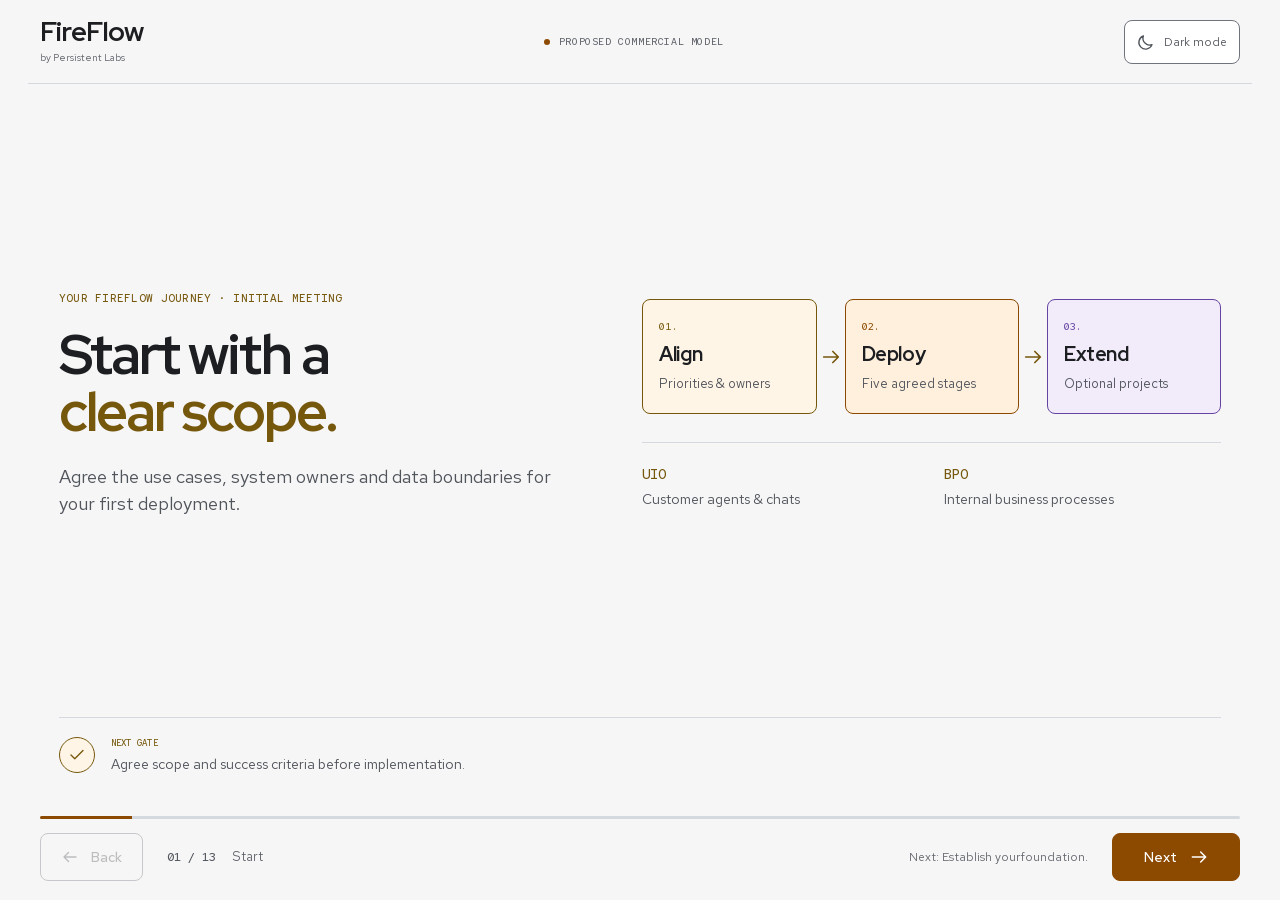
==== index.html @ 1fccf912 "Present FireFlow as a linear responsive slideshow with full overview at the end" ====
<!doctype html><html lang="en" data-theme="dark"><head><meta charset="utf-8"><meta name="viewport" content="width=device-width, initial-scale=1"><title>FireFlow | A guided client journey</title><meta name="description" content="Explore the FireFlow client journey, one screen at a time. From initial meeting and deployment to usage pricing and optional projects."><script>try{document.documentElement.dataset.theme=localStorage.getItem('fireflow-theme')||(matchMedia('(prefers-color-scheme:dark)').matches?'dark':'light')}catch(e){document.documentElement.dataset.theme='dark'}</script><style>@font-face{font-family:'Red Hat Text';src:url([data-uri]) format('woff2');font-weight:300 900;font-display:block}
@font-face{font-family:'Red Hat Display';src:url([data-uri]) format('woff2');font-weight:300 900;font-display:block}
@font-face{font-family:'Red Hat Mono';src:url([data-uri]) format('woff2');font-weight:300 900;font-display:block}
/* ===========================================
   FIXED 16:9 STAGE: MANDATORY BASE STYLES
   Include this ENTIRE file in every presentation.
   Slides are authored at 1920×1080 and scaled as a whole.
   =========================================== */

/* 1. Lock the browser viewport */
html,
body {
    width: 100%;
    height: 100%;
    margin: 0;
    overflow: hidden;
    background: var(--stage-bg, #000);
}

/* 2. Full-window deck viewport */
.deck-viewport {
    position: fixed;
    inset: 0;
    overflow: hidden;
    background: var(--stage-bg, #000);
}

/* 3. Fixed 16:9 design canvas.
   JavaScript sets transform: translate(...) scale(...). */
.deck-stage {
    position: absolute;
    left: 0;
    top: 0;
    width: 1920px;
    height: 1080px;
    overflow: hidden;
    transform-origin: 0 0;
    background: var(--slide-bg, #fff);
}

/* 4. Slides stack inside the fixed stage.
   Content must be laid out at 1920×1080, not reflowed per device. */
.slide {
    position: absolute;
    inset: 0;
    width: 1920px;
    height: 1080px;
    overflow: hidden;
    display: block;
    visibility: hidden;
    opacity: 0;
    pointer-events: none;
    background: var(--slide-bg, #fff);
}

.slide.active,
.slide.visible {
    visibility: visible;
    opacity: 1;
    pointer-events: auto;
    z-index: 1;
}

/* 5. Keep media inside authored slide bounds */
img,
video,
canvas,
svg {
    max-width: 100%;
    max-height: 100%;
}

/* 6. Presentation chrome stays outside the slide design system */
.deck-controls {
    position: fixed;
    left: 50%;
    bottom: 22px;
    transform: translateX(-50%);
    z-index: 1000;
}

/* 7. Print one fixed-size slide per page */
@media print {
    html,
    body {
        width: 1920px;
        height: auto;
        overflow: visible;
        background: #fff;
    }

    .deck-viewport {
        position: static;
        overflow: visible;
        background: #fff;
    }

    .deck-stage {
        position: static;
        width: auto;
        height: auto;
        transform: none !important;
        background: none;
    }

    .slide {
        position: relative;
        display: block !important;
        visibility: visible !important;
        opacity: 1 !important;
        pointer-events: auto !important;
        width: 1920px;
        height: 1080px;
        break-after: page;
        page-break-after: always;
    }

    .slide:last-child {
        break-after: auto;
        page-break-after: auto;
    }

    .deck-controls {
        display: none !important;
    }
}

/* 8. Reduced motion */
@media (prefers-reduced-motion: reduce) {
    *,
    *::before,
    *::after {
        animation-duration: 0.01ms !important;
        transition-duration: 0.2s !important;
    }
}

/* === Brand tokens: FireFlow orange, Red Hat typography, quiet maker endorsement === */
:root{--bg:#1C1E21;--panel:#25292D;--text:#F6F6F6;--secondary:#CBCDD0;--muted:#A8ADB4;--border:#454B52;--control:#858B94;--orange:#FFB45B;--orange-bg:#3B2C20;--sky:#8ECFFB;--sky-bg:#202F3C;--mint:#A0E7D1;--mint-bg:#20372F;--violet:#D0BDF4;--violet-bg:#322A40;--gold:#FBD78E;--gold-bg:#383222;--accent:#F7931A;--accent-ink:#1C1E21;--stage-bg:var(--bg);--slide-bg:var(--bg);color-scheme:dark}
:root[data-theme=light]{--bg:#F6F6F6;--panel:#FFFFFF;--text:#1C1E21;--secondary:#50545B;--muted:#62666D;--border:#D4D9DF;--control:#70757D;--orange:#8C4900;--orange-bg:#FFF0DE;--sky:#215F8B;--sky-bg:#EAF4FB;--mint:#245D4C;--mint-bg:#E5F4ED;--violet:#6544A2;--violet-bg:#F1EBFA;--gold:#76580D;--gold-bg:#FFF5E6;--accent:#8C4900;--accent-ink:#FFFFFF;color-scheme:light}
.orange{--tone:var(--orange);--tint:var(--orange-bg)}.sky{--tone:var(--sky);--tint:var(--sky-bg)}.mint{--tone:var(--mint);--tint:var(--mint-bg)}.violet{--tone:var(--violet);--tint:var(--violet-bg)}.gold{--tone:var(--gold);--tint:var(--gold-bg)}
*{box-sizing:border-box}body{color:var(--text);font:400 18px/1.5 'Red Hat Text',sans-serif}button,a{-webkit-tap-highlight-color:transparent;touch-action:manipulation}button{font:inherit;cursor:pointer}button:disabled{cursor:default;opacity:.35}a{color:inherit;text-decoration:none}h1,p{margin:0}button:focus-visible,a:focus-visible{outline:3px solid var(--accent);outline-offset:4px}h1:focus{outline:none}h1{font:700 clamp(38px,4.3vw,68px)/1.04 'Red Hat Display';letter-spacing:-.035em}h1 em{font-style:normal;color:var(--tone)}.icon{width:24px;height:24px;fill:none;stroke:currentColor;stroke-width:1.8;stroke-linecap:round;stroke-linejoin:round;display:block;flex:none}
/* === Responsive stage: owner request overrides the skill's fixed 16:9 canvas.
   A portrait layout keeps mobile text readable; every screen still fits the viewport. === */
.deck-viewport{height:100vh;height:100dvh;display:grid;grid-template-rows:84px minmax(0,1fr) 92px;padding:0 max(28px,env(safe-area-inset-right)) 0 max(28px,env(safe-area-inset-left))}
.deck-stage{position:relative;width:100%;height:100%;max-width:1456px;justify-self:center;transform:none;background:var(--bg);overflow:hidden}
.slide{width:100%;height:100%;background:var(--bg);transition:opacity 180ms ease;overflow:hidden}
.slide-content{height:100%;padding:clamp(20px,3.8vh,44px) clamp(12px,2.4vw,38px);display:grid;grid-template-columns:1fr 1.12fr;grid-template-rows:minmax(0,1fr) auto;column-gap:clamp(30px,5.2vw,80px);row-gap:26px;align-items:center}
.copy,.visual{min-width:0}.eyebrow,.mini-label,.step-number,.service-number{font:500 11px/1.4 'Red Hat Mono';letter-spacing:.025em}.eyebrow{color:var(--tone);margin-bottom:20px}.lead{font-size:clamp(16px,1.45vw,21px);line-height:1.5;color:var(--secondary);margin-top:22px;max-width:530px}.visual{width:100%;display:flex;flex-direction:column;gap:22px}.mini-label{display:block;color:var(--muted)}
/* === Persistent presentation chrome: one primary action, clear position === */
.deck-header{width:100%;max-width:1456px;justify-self:center;display:flex;align-items:center;justify-content:space-between;gap:24px;border-bottom:1px solid var(--border);padding:0 12px}.brand{min-height:48px;display:flex;flex-direction:column;justify-content:center}.brand b{font:700 27px/1 'Red Hat Display';letter-spacing:-.03em}.brand span{font-size:10px;color:var(--muted);margin-top:5px}.header-centre{font:500 10px 'Red Hat Mono';letter-spacing:.06em;display:flex;align-items:center;gap:9px;color:var(--muted)}.draft-dot{width:6px;height:6px;border-radius:50%;background:var(--accent)}.theme-toggle{display:flex;gap:9px;align-items:center;justify-content:center;min-height:44px;padding:8px 12px;border:1px solid var(--control);border-radius:8px;background:var(--panel);color:var(--secondary);font-size:12px}.theme-toggle .icon{width:18px;height:18px}.deck-footer{max-width:1456px;width:100%;justify-self:center;align-self:stretch;padding:8px 12px max(12px,env(safe-area-inset-bottom))}.progress-track{width:100%;height:3px;background:var(--border);margin-bottom:14px;overflow:hidden;border-radius:2px}#progress-fill{display:block;height:100%;background:var(--accent);transition:width 180ms}.navigation{display:flex;align-items:center;gap:24px}.navigation button{display:flex;align-items:center;justify-content:center;gap:12px;min-height:48px;border-radius:8px;padding:10px 20px;font-size:14px;font-weight:500}.previous{border:1px solid var(--control);background:transparent;color:var(--secondary)}.previous .icon{transform:rotate(180deg);width:18px;height:18px}.next{border:1px solid var(--accent);background:var(--accent);color:var(--accent-ink);min-width:128px}.next .icon{width:20px;height:20px}.position{display:flex;align-items:center;gap:16px;white-space:nowrap}#position-number{font:500 12px 'Red Hat Mono';color:var(--secondary)}#chapter-name{font-size:13px;color:var(--muted)}.next-topic{margin-left:auto;color:var(--muted);font-size:12px}.gate-line{grid-column:1/-1;display:flex;align-items:center;gap:16px;border-top:1px solid var(--border);padding-top:19px}.gate-icon{width:36px;height:36px;display:grid;place-items:center;background:var(--tint);border:1px solid var(--tone);border-radius:50%;color:var(--tone);flex:none}.gate-icon .icon{width:18px;height:18px}.gate-line .mini-label{font-size:9px;color:var(--tone);margin-bottom:4px}.gate-line p{font-size:14px;line-height:1.45;color:var(--secondary)}
/* === Visual grammar: connected nodes, pricing, model routes and control gates === */
.route{display:flex;align-items:stretch;gap:0;width:100%}.flow-step{border:1px solid var(--tone);border-radius:8px;background:var(--tint);min-width:0;flex:1;padding:20px 16px;display:flex;flex-direction:column;justify-content:center;gap:9px}.step-number{color:var(--tone);font-size:10px}.step-number:empty{display:none}.flow-step b{font:700 20px/1.16 'Red Hat Display';letter-spacing:-.02em}.flow-step>span:last-child:not(.step-number){font-size:13px;line-height:1.4;color:var(--secondary)}.flow-arrow{display:flex;align-items:center;justify-content:center;width:28px;flex:none;color:var(--tone);padding:0 3px}.flow-arrow .icon{width:22px;height:22px}.workload-pair{display:flex;gap:24px;border-top:1px solid var(--border);margin-top:28px;padding-top:22px}.workload-pair p{flex:1;display:flex;flex-direction:column;gap:6px}.workload-pair b{color:var(--tone);font:500 14px 'Red Hat Mono'}.workload-pair span{font-size:14px;color:var(--secondary)}.price-panel{border:1px solid var(--tone);border-radius:16px;padding:28px;background:var(--tint)}.price-panel .mini-label{color:var(--tone)}.amount{font:700 clamp(38px,4.7vw,70px)/1.05 'Red Hat Display';letter-spacing:-.035em;color:var(--text);white-space:nowrap;margin:17px 0}.amount>span{font:400 18px 'Red Hat Text';letter-spacing:0;margin-left:4px;color:var(--secondary)}.price-detail{font-size:15px;color:var(--secondary);line-height:1.5;max-width:500px}.mini-flow .flow-step{background:var(--panel);border-color:var(--border);padding:14px 12px}.mini-flow .flow-step b{font-size:15px}.fee-note{border-left:3px solid var(--tone);padding-left:17px;display:flex;flex-direction:column;gap:7px}.fee-note b{font-size:17px;font-weight:500}.fee-note span{font-size:14px;color:var(--secondary);line-height:1.45}.control-list{display:grid;gap:12px}.control-list>div{display:flex;gap:20px;align-items:center;padding:20px 24px;border:1px solid var(--border);border-radius:8px;background:var(--panel)}.control-list .icon{width:30px;height:30px;color:var(--tone)}.control-list span{display:flex;flex-direction:column;gap:5px}.control-list b{font:700 22px/1.1 'Red Hat Display'}.control-list small{font-size:14px;color:var(--secondary)}.ownership-split{display:grid;grid-template-columns:1fr 1fr;gap:24px}.ownership-split p{font-size:14px;line-height:1.5;color:var(--secondary)}.ownership-split b{display:block;margin-bottom:5px;color:var(--text);font-weight:500}.model-route .flow-step{padding:16px}.model-route .flow-step b{font-size:19px}.model-choice{display:grid;grid-template-columns:1fr 1fr;gap:20px}.model-choice .price-panel{padding:24px}.model-choice .amount{font-size:74px}.choice-origin{display:flex;gap:10px;align-items:center;justify-content:center;color:var(--secondary);font-size:16px}.choice-origin .icon{color:var(--tone)}.invoice{display:grid;grid-template-columns:1fr auto 1fr;gap:20px;align-items:center;border:1px solid var(--border);background:var(--panel);border-radius:16px;padding:28px}.invoice>div{display:flex;flex-direction:column;gap:10px}.invoice span{font-size:14px;color:var(--secondary)}.invoice b{font:700 25px/1.15 'Red Hat Display'}.invoice .math-sign{font:400 30px 'Red Hat Mono';color:var(--tone)}.invoice .invoice-total{grid-column:1/-1;border-top:1px solid var(--border);padding-top:22px;color:var(--tone);display:flex;flex-direction:row;justify-content:space-between;gap:18px;align-items:center}.invoice-total b{font-size:21px}.visual-note{font-size:14px;color:var(--secondary);line-height:1.5}.formula{background:var(--tint);border:1px solid var(--tone);border-radius:16px;padding:24px 28px;display:flex;flex-direction:column;gap:14px}.formula>div{display:flex;align-items:center;gap:14px;font:400 17px/1.3 'Red Hat Mono'}.formula>div:first-child{justify-content:space-between;gap:16px}.formula b{font-weight:500}.formula>div>span{color:var(--tone)}.formula .formula-result{border-top:1px solid var(--tone);padding-top:17px;color:var(--tone)}.service-list{display:flex;flex-direction:column;gap:14px}.service-list>div{display:flex;align-items:flex-start;gap:18px;border:1px solid var(--border);border-radius:8px;padding:20px;background:var(--panel)}.service-number{color:var(--tone);padding-top:4px}.service-list p{display:flex;flex-direction:column;gap:6px}.service-list b{font:700 20px/1.1 'Red Hat Display'}.service-list p>span{font-size:14px;line-height:1.4;color:var(--secondary)}.return-path{display:flex;gap:10px;align-items:center;justify-content:center;color:var(--mint);margin-top:20px;font-size:13px}.return-path .icon{transform:rotate(180deg);width:18px;height:18px}
/* === Final screen: summary and clearly labelled full-document destinations === */
.summary-grid{display:grid;grid-template-columns:repeat(2,minmax(0,1fr));gap:14px}.summary-grid>div{min-width:0;border:1px solid var(--border);border-top:3px solid var(--tone);border-radius:8px;background:var(--panel);padding:20px;display:flex;flex-direction:column;gap:10px}.summary-grid>div>span{font:500 11px/1.3 'Red Hat Mono';color:var(--tone)}.summary-grid b{font:700 clamp(24px,2.55vw,40px)/1.05 'Red Hat Display';white-space:nowrap;letter-spacing:-.03em}.summary-grid small{font:400 12px/1.45 'Red Hat Text';color:var(--secondary);letter-spacing:0}.summary-grid b small{font-size:14px}.overview-links{display:flex;align-items:center;flex-wrap:wrap;gap:10px 18px}.overview-links a{display:flex;align-items:center;gap:8px;min-height:44px;font-size:12px;color:var(--secondary)}.overview-links .icon{width:17px;height:17px}.overview-links .primary-link{background:var(--accent);color:var(--accent-ink);padding:10px 16px;border-radius:8px;font-weight:500}.sr-only{position:absolute;width:1px;height:1px;clip-path:inset(50%);overflow:hidden;white-space:nowrap}.no-script{position:fixed;inset:0;background:var(--bg);z-index:100;display:grid;place-content:center;gap:20px;padding:24px}.no-script a{text-decoration:underline}
/* === Portrait phone/tablet layouts: same sequence, readable type, no scrolling === */
@media(max-width:1000px) and (orientation:portrait){
 .deck-viewport{grid-template-rows:66px minmax(0,1fr) 82px;padding-inline:20px}.deck-header{padding:0}.header-centre{display:none}.brand b{font-size:25px}.theme-toggle{width:44px;padding:10px}.theme-toggle span{display:none}.deck-footer{padding:8px 0 max(10px,env(safe-area-inset-bottom))}.navigation{gap:12px}.navigation button{min-height:46px;padding:9px 14px}.next{min-width:102px}.previous span{display:none}.previous{width:46px}.position{flex:1;justify-content:center;flex-direction:column;gap:2px}#position-number{font-size:11px}#chapter-name{font-size:11px}.next-topic{display:none}.progress-track{margin-bottom:10px}.slide-content{padding:24px 0 18px;grid-template-columns:1fr;grid-template-rows:auto minmax(0,1fr) auto;gap:18px;align-items:center}.copy{align-self:start}.eyebrow{font-size:10px;margin-bottom:12px}h1{font-size:clamp(31px,7.7vw,48px);line-height:1.06}.lead{font-size:15px;line-height:1.45;margin-top:14px;max-width:580px}.visual{gap:15px;align-self:center}.gate-line{padding-top:12px;gap:10px}.gate-icon{width:28px;height:28px}.gate-icon .icon{width:15px;height:15px}.gate-line .mini-label{font-size:8px;margin-bottom:3px}.gate-line p{font-size:11px;line-height:1.4}.flow-step{padding:16px 10px;gap:7px}.flow-step b{font-size:17px;line-height:1.1}.flow-step>span:last-child:not(.step-number){font-size:11px;line-height:1.4}.step-number{font-size:9px}.flow-arrow{width:20px;padding:0 1px}.flow-arrow .icon{width:18px;height:18px}.workload-pair{margin-top:18px;padding-top:15px;gap:20px}.workload-pair b{font-size:12px}.workload-pair span{font-size:12px}.price-panel{padding:22px;border-radius:12px}.price-panel .mini-label{font-size:10px}.amount{font-size:46px;margin:14px 0}.amount>span{font-size:15px}.price-detail{font-size:13px;line-height:1.45}.mini-flow .flow-step{padding:10px 8px}.mini-flow .flow-step b{font-size:12px}.fee-note{padding-left:12px;gap:5px}.fee-note b{font-size:14px}.fee-note span{font-size:12px}.control-list{gap:10px}.control-list>div{padding:15px 18px;gap:15px}.control-list .icon{width:24px;height:24px}.control-list b{font-size:19px}.control-list small{font-size:12px}.ownership-split{gap:18px}.ownership-split p{font-size:12px;line-height:1.4}.model-route .flow-step{padding:14px}.model-route .flow-step b{font-size:17px}.model-choice{gap:12px}.model-choice .price-panel{padding:20px 15px}.model-choice .amount{font-size:56px}.model-choice .price-detail{font-size:12px}.choice-origin{font-size:14px}.invoice{padding:20px;gap:16px}.invoice span{font-size:12px}.invoice b{font-size:21px}.invoice .invoice-total{padding-top:16px;gap:10px}.invoice-total b{font-size:17px}.visual-note{font-size:12px;line-height:1.45}.formula{padding:20px;gap:14px}.formula>div{font-size:14px;gap:10px}.formula .formula-result{padding-top:14px}.service-list{gap:10px}.service-list>div{padding:14px;gap:12px}.service-list b{font-size:17px}.service-list p>span{font-size:12px}.service-list p{gap:5px}.service-number{font-size:10px}.project-route .flow-step{padding:15px 9px}.project-route .flow-step b{font-size:15px}.return-path{font-size:11px;margin-top:14px;gap:8px}.summary-grid{gap:10px}.summary-grid>div{padding:14px;gap:7px}.summary-grid>div>span{font-size:9px}.summary-grid b{font-size:26px}.summary-grid small{font-size:10px}.summary-grid b small{font-size:11px}.overview-links{gap:4px 18px}.overview-links .primary-link{width:100%;justify-content:center}.overview-links>a{font-size:12px}.summary-slide .lead{font-size:14px}.summary-slide .visual{gap:12px}
}
/* === Small phones: reduce decoration and spacing, keep every core point visible === */
@media(max-width:1000px) and (orientation:portrait) and (max-height:700px){
 .deck-viewport{grid-template-rows:58px minmax(0,1fr) 74px;padding-inline:18px}.brand b{font-size:23px}.brand span{font-size:9px}.slide-content{padding:14px 0 12px;gap:12px}.eyebrow{font-size:9px;margin-bottom:8px}h1{font-size:32px}.lead{font-size:14px;margin-top:10px;line-height:1.4}.visual{gap:12px}.gate-line{padding-top:9px}.gate-icon{display:none}.gate-line p{font-size:10px}.navigation button{min-height:44px;padding:8px 12px}.previous{width:44px}.flow-step{padding:12px 9px;gap:6px}.flow-step b{font-size:15px}.flow-step>span:last-child:not(.step-number){font-size:10px}.workload-pair{margin-top:14px;padding-top:12px}.workload-pair span{font-size:11px}.price-panel{padding:16px}.amount{font-size:39px;margin:10px 0}.amount>span{font-size:13px}.price-detail{font-size:12px}.mini-flow .flow-step{padding:8px 6px}.mini-flow .flow-step b{font-size:11px}.control-list>div{padding:12px 14px}.control-list b{font-size:17px}.control-list small{font-size:11px}.ownership-split p{font-size:11px}.model-route .flow-step{padding:12px}.model-choice .price-panel{padding:16px 12px}.model-choice .amount{font-size:48px}.choice-origin{font-size:12px}.invoice{padding:16px}.invoice b{font-size:19px}.invoice-total b{font-size:16px}.formula{padding:16px;gap:10px}.formula>div{font-size:12px}.formula .formula-result{padding-top:12px}.visual-note{font-size:11px}.service-list{gap:8px}.service-list>div{padding:11px 12px;gap:10px}.service-list b{font-size:15px}.service-list p>span{font-size:11px}.project-route .flow-step{padding:12px 8px}.project-route .flow-step b{font-size:14px}.summary-grid>div{padding:11px;gap:6px}.summary-grid b{font-size:23px}.summary-grid small{font-size:9px}.summary-grid>div>span{font-size:8px}.summary-slide .lead{font-size:12px}.summary-slide .visual{gap:9px}.overview-links{gap:0 14px}.overview-links a{font-size:11px;min-height:44px}.overview-links .primary-link{min-height:44px;padding:8px 12px}.summary-slide .gate-line p{font-size:9px}
}
/* === Low-height laptops and landscape phones retain the side-by-side composition === */
@media(min-width:1001px) and (max-height:700px), (orientation:landscape) and (max-height:540px){
 .deck-viewport{grid-template-rows:64px minmax(0,1fr) 78px;padding-inline:24px}.slide-content{padding:18px 12px;column-gap:34px;row-gap:16px}h1{font-size:42px}.eyebrow{margin-bottom:13px;font-size:10px}.lead{font-size:16px;margin-top:16px}.visual{gap:16px}.flow-step{padding:15px 12px;gap:6px}.flow-step b{font-size:18px}.flow-step>span:last-child:not(.step-number){font-size:12px}.price-panel{padding:20px}.amount{font-size:52px;margin:14px 0}.price-detail{font-size:13px}.control-list>div{padding:15px 20px}.control-list b{font-size:19px}.service-list>div{padding:15px}.service-list b{font-size:18px}.service-list p>span{font-size:13px}.formula{padding:20px;gap:12px}.formula>div{font-size:15px}.summary-grid>div{padding:15px;gap:7px}.summary-grid b{font-size:29px}.summary-grid>div>span{font-size:10px}.summary-grid small{font-size:11px}.overview-links{gap:4px 16px}.gate-line{padding-top:13px}.gate-line p{font-size:12px}.gate-icon{width:28px;height:28px}.gate-icon .icon{width:15px;height:15px}.next-topic{font-size:11px}
}
@media(orientation:landscape) and (max-height:540px){
 .deck-viewport{grid-template-rows:50px minmax(0,1fr) 64px;padding-inline:20px}.deck-header{padding:0}.brand b{font-size:22px}.brand span{font-size:8px}.header-centre{font-size:8px}.theme-toggle{min-height:44px;padding:8px;font-size:11px}.slide-content{padding:12px 0;column-gap:24px;row-gap:8px;grid-template-columns:.9fr 1.1fr}.eyebrow{font-size:8px;margin-bottom:8px}h1{font-size:30px}.lead{font-size:13px;margin-top:10px;line-height:1.4}.visual{gap:10px}.gate-line{padding-top:8px;gap:8px}.gate-icon{display:none}.gate-line .mini-label{font-size:7px;margin-bottom:1px}.gate-line p{font-size:10px}.deck-footer{padding:4px 0 8px}.progress-track{margin-bottom:7px;height:2px}.navigation{gap:14px}.navigation button{min-height:44px;padding:8px 14px;font-size:12px}.next{min-width:100px}.position{gap:12px}#position-number{font-size:10px}#chapter-name{font-size:11px}.next-topic{display:none}.next{margin-left:auto}.flow-step{padding:10px 9px;gap:5px}.flow-step b{font-size:14px}.flow-step>span:last-child:not(.step-number){font-size:10px}.step-number{font-size:8px}.flow-arrow{width:20px}.flow-arrow .icon{width:18px;height:18px}.workload-pair{margin-top:12px;padding-top:10px;gap:12px}.workload-pair p{gap:3px}.workload-pair b{font-size:11px}.workload-pair span{font-size:11px}.price-panel{padding:14px}.price-panel .mini-label{font-size:8px}.amount{font-size:36px;margin:9px 0}.amount>span{font-size:12px}.price-detail{font-size:11px;line-height:1.35}.mini-flow .flow-step{padding:8px}.mini-flow .flow-step b{font-size:10px}.fee-note{padding-left:10px;gap:4px}.fee-note b{font-size:12px}.fee-note span{font-size:10px}.control-list{gap:7px}.control-list>div{padding:10px 14px;gap:12px}.control-list .icon{width:20px;height:20px}.control-list b{font-size:15px}.control-list span{gap:3px}.control-list small{font-size:10px}.ownership-split{gap:12px}.ownership-split p{font-size:10px;line-height:1.35}.ownership-split b{margin-bottom:3px}.model-route .flow-step{padding:10px}.model-route .flow-step b{font-size:13px}.model-choice{gap:12px}.model-choice .price-panel{padding:14px}.model-choice .amount{font-size:40px}.choice-origin{font-size:12px}.choice-origin .icon{width:18px;height:18px}.invoice{padding:14px;gap:12px}.invoice span{font-size:10px}.invoice b{font-size:18px}.invoice .invoice-total{padding-top:12px}.invoice-total b{font-size:14px}.visual-note{font-size:10px;line-height:1.4}.formula{padding:12px 16px;gap:8px}.formula>div{font-size:11px}.formula .formula-result{padding-top:9px}.service-list{gap:7px}.service-list>div{padding:10px 12px;gap:10px}.service-list p{gap:4px}.service-list b{font-size:14px}.service-list p>span{font-size:10px}.service-number{font-size:9px}.project-route .flow-step b{font-size:13px}.return-path{font-size:10px;margin-top:10px}.summary-grid{gap:8px}.summary-grid>div{padding:10px;gap:5px}.summary-grid>div>span{font-size:8px}.summary-grid b{font-size:23px}.summary-grid small{font-size:9px;line-height:1.35}.summary-grid b small{font-size:10px}.overview-links{gap:0 14px}.overview-links a{font-size:10px}.overview-links .primary-link{padding:8px 10px}.summary-slide .visual{gap:6px}.summary-slide .gate-line p{font-size:9px}
}
@media(prefers-reduced-motion:reduce){*,*:before,*:after{animation:none!important;transition:none!important}}
/* === Printing uses readable full slides; the final screen also links the one-page PDF === */
@media print{@page{size:landscape;margin:0}.deck-header,.deck-footer{display:none}.deck-viewport{display:block;height:auto;padding:0}.deck-stage{max-width:none;width:100%;height:auto;overflow:visible}.slide{width:1122px;height:793px;overflow:hidden;background:#F6F6F6;color:#1C1E21}.slide-content{padding:50px}*{-webkit-print-color-adjust:exact;print-color-adjust:exact}}

/* Final summary remains compact on small screens; repeated explanations stay in earlier screens and the full view. */
@media(max-width:1000px) and (orientation:portrait){.summary-grid b{font-size:23px}.summary-grid b small{display:block;font-size:10px;margin-top:3px}}
@media(max-width:1000px) and (orientation:portrait) and (max-height:700px){.summary-grid b{font-size:20px}.summary-slide .lead{display:none}.summary-slide .slide-content{padding:10px 0 8px;gap:8px}.summary-slide h1{font-size:28px}.summary-grid>div{padding:9px;gap:5px}.summary-grid>div>small{font-size:9px}.summary-grid b small{font-size:9px}.summary-slide .eyebrow{font-size:8px}.summary-slide .gate-line{padding-top:7px}}
@media(max-width:350px) and (orientation:portrait){.control-list{gap:8px}.control-list>div{padding:10px 12px}.control-list b{font-size:16px}.control-list small{font-size:10px}.service-list>div{padding:9px 10px}.service-list{gap:6px}.service-list b{font-size:14px}.service-list p>span{font-size:10px}.service-list p{gap:3px}#uio .price-panel{padding:13px}#uio .amount{font-size:34px;margin:8px 0}#uio .price-detail{font-size:11px}#uio .model-route .flow-step{padding:10px}#uio .model-route .flow-step b{font-size:14px}}
@media(orientation:landscape) and (max-height:540px){.summary-grid b{font-size:20px}.summary-grid>div>small{display:none}.summary-grid>div{padding:10px}.summary-grid b small{font-size:10px}.overview-links .primary-link{width:100%;justify-content:center}.summary-slide .visual{gap:4px}}
@media print{:root{--bg:#F6F6F6;--panel:#FFFFFF;--text:#1C1E21;--secondary:#50545B;--muted:#62666D;--border:#D4D9DF;--orange:#8C4900;--orange-bg:#FFF0DE;--sky:#215F8B;--sky-bg:#EAF4FB;--mint:#245D4C;--mint-bg:#E5F4ED;--violet:#6544A2;--violet-bg:#F1EBFA;--gold:#76580D;--gold-bg:#FFF5E6;--accent:#8C4900;--accent-ink:#FFFFFF}}

.next.restart{background:transparent;color:var(--secondary);border-color:var(--control)}
@media(max-width:1000px) and (orientation:portrait) and (max-height:600px){.summary-grid>div>small{display:none}}

@media(orientation:landscape) and (max-height:540px){.summary-grid>div{padding:7px 10px;gap:4px}}
</style></head><body><svg xmlns="http://www.w3.org/2000/svg" style="position:absolute;width:0;height:0;overflow:hidden" aria-hidden="true"><defs>
<symbol id="arrow" viewBox="0 0 24 24"><path d="M4 12h16m-6-6 6 6-6 6"/></symbol>
<symbol id="sun" viewBox="0 0 24 24"><circle cx="12" cy="12" r="4"/><path d="M12 2v2m0 16v2M2 12h2m16 0h2M5 5l1.5 1.5m11 11L19 19M5 19l1.5-1.5m11-11L19 5"/></symbol>
<symbol id="moon" viewBox="0 0 24 24"><path d="M20 15.5A9 9 0 0 1 8.5 4 9 9 0 1 0 20 15.5Z"/></symbol>
<symbol id="download" viewBox="0 0 24 24"><path d="M12 3v12m-5-5 5 5 5-5M4 16v5h16v-5"/></symbol>
<symbol id="message" viewBox="0 0 24 24"><path d="M4 4h16v12H9l-5 4V4Z"/><path d="M8 8h8m-8 4h5"/></symbol>
<symbol id="layers" viewBox="0 0 24 24"><path d="m12 3 9 5-9 5-9-5 9-5Zm-9 9 9 5 9-5m-18 5 9 5 9-5"/></symbol>
<symbol id="connect" viewBox="0 0 24 24"><rect x="2" y="3" width="7" height="7" rx="1"/><rect x="15" y="14" width="7" height="7" rx="1"/><path d="M9 6h6a3 3 0 0 1 3 3v5M6 10v5a3 3 0 0 0 3 3h6"/></symbol>
<symbol id="shield" viewBox="0 0 24 24"><path d="m12 2 8 3v6c0 5-4 9-8 11-4-2-8-6-8-11V5l8-3Z"/><path d="m8 12 3 3 5-6"/></symbol>
<symbol id="launch" viewBox="0 0 24 24"><path d="M14 4h6v6m0-6L9 15M10 4H4v16h16v-6"/></symbol>
<symbol id="activity" viewBox="0 0 24 24"><path d="M2 12h5l3-8 4 16 3-8h5"/></symbol>
<symbol id="branch" viewBox="0 0 24 24"><path d="M7 5v10a4 4 0 0 0 4 4h6M7 10h6a4 4 0 0 0 4-4"/><circle cx="7" cy="4" r="2"/><circle cx="17" cy="4" r="2"/><circle cx="18" cy="19" r="2"/></symbol>
<symbol id="scope" viewBox="0 0 24 24"><path d="M8 3H3v5m13-5h5v5M3 16v5h5m13-5v5h-5"/><circle cx="12" cy="12" r="4"/></symbol>
<symbol id="code" viewBox="0 0 24 24"><path d="m8 6-6 6 6 6m8-12 6 6-6 6M14 3l-4 18"/></symbol>
<symbol id="check" viewBox="0 0 24 24"><path d="m4 12 5 5L20 6"/></symbol>
</defs></svg><div class="deck-viewport">
<header class="deck-header"><a class="brand" href="#meeting" aria-label="FireFlow: return to the first screen"><b>FireFlow</b><span>by Persistent Labs</span></a><div class="header-centre"><span class="draft-dot"></span>PROPOSED COMMERCIAL MODEL</div><button class="theme-toggle" id="theme-toggle" type="button" aria-label="Switch to light mode"><svg class="icon" aria-hidden="true"><use href="#sun"/></svg><span>Light mode</span></button></header>
<main class="deck-stage" id="deck-stage" aria-label="FireFlow client journey"><section class="slide gold " id="meeting" aria-labelledby="title-meeting"><div class="slide-content"><div class="copy"><p class="eyebrow">YOUR FIREFLOW JOURNEY · INITIAL MEETING</p><h1 id="title-meeting" tabindex="-1">Start with a<br><em>clear scope.</em></h1><p class="lead">Agree the use cases, system owners and data boundaries for your first deployment.</p></div><div class="visual"><div class="opening-flow"><div class="route"><div class="flow-step gold"><span class="step-number">01.</span><b>Align</b><span>Priorities & owners</span></div><span class="flow-arrow" aria-hidden="true"><svg class="icon" aria-hidden="true"><use href="#arrow"/></svg></span><div class="flow-step orange"><span class="step-number">02.</span><b>Deploy</b><span>Five agreed stages</span></div><span class="flow-arrow" aria-hidden="true"><svg class="icon" aria-hidden="true"><use href="#arrow"/></svg></span><div class="flow-step violet"><span class="step-number">03.</span><b>Extend</b><span>Optional projects</span></div></div><div class="workload-pair"><p><b>UIO</b><span>Customer agents & chats</span></p><p><b>BPO</b><span>Internal business processes</span></p></div></div></div><div class="gate-line"><span class="gate-icon"><svg class="icon" aria-hidden="true"><use href="#check"/></svg></span><div><span class="mini-label">NEXT GATE</span><p>Agree scope and success criteria before implementation.</p></div></div></div></section><section class="slide orange " id="staging" aria-labelledby="title-staging"><div class="slide-content"><div class="copy"><p class="eyebrow">STAGE 1 · SETUP & INTEGRATION</p><h1 id="title-staging" tabindex="-1">Establish your<br><em>foundation.</em></h1><p class="lead">Deploy staging, enable your team and scope the first three agents using mock data.</p></div><div class="visual"><div class="price-panel orange"><p class="mini-label">ONE-TIME FOUNDATION SETUP</p><p class="amount">US$100,000<span></span></p><p class="price-detail">Reference fee · invoiced at signature</p></div><div class="mini-flow"><div class="route"><div class="flow-step "><span class="step-number"></span><b>Staging</b></div><span class="flow-arrow" aria-hidden="true"><svg class="icon" aria-hidden="true"><use href="#arrow"/></svg></span><div class="flow-step "><span class="step-number"></span><b>Team enablement</b></div><span class="flow-arrow" aria-hidden="true"><svg class="icon" aria-hidden="true"><use href="#arrow"/></svg></span><div class="flow-step "><span class="step-number"></span><b>Agent scope</b></div></div></div></div><div class="gate-line"><span class="gate-icon"><svg class="icon" aria-hidden="true"><use href="#check"/></svg></span><div><span class="mini-label">NEXT GATE</span><p>Staging is operational and the initial scope is accepted.</p></div></div></div></section><section class="slide orange " id="integration" aria-labelledby="title-integration"><div class="slide-content"><div class="copy"><p class="eyebrow">STAGE 2 · BUILD & TEST</p><h1 id="title-integration" tabindex="-1">Connect systems.<br><em>Test the work.</em></h1><p class="lead">Build sandbox connectors and scoped agents with permissions, approval checkpoints and budgets.</p></div><div class="visual"><div class="system-flow"><div class="route"><div class="flow-step sky"><span class="step-number">INPUT</span><b>Your systems</b><span>Test accounts & schemas</span></div><span class="flow-arrow" aria-hidden="true"><svg class="icon" aria-hidden="true"><use href="#arrow"/></svg></span><div class="flow-step orange"><span class="step-number">BUILD</span><b>FireFlow</b><span>Connectors & agents</span></div><span class="flow-arrow" aria-hidden="true"><svg class="icon" aria-hidden="true"><use href="#arrow"/></svg></span><div class="flow-step mint"><span class="step-number">OUTPUT</span><b>Passed tests</b><span>Working workflows</span></div></div></div><div class="fee-note"><b>Stages 2–4: separately scoped fees</b><span>Fixed or milestone fees for integration, production preparation and rollout.</span></div></div><div class="gate-line"><span class="gate-icon"><svg class="icon" aria-hidden="true"><use href="#check"/></svg></span><div><span class="mini-label">NEXT GATE</span><p>Staging tests pass and your team can modify the workflows.</p></div></div></div></section><section class="slide sky " id="approval" aria-labelledby="title-approval"><div class="slide-content"><div class="copy"><p class="eyebrow">STAGE 3 · PREPARE PRODUCTION</p><h1 id="title-approval" tabindex="-1">Agree the controls.<br><em>Approve access.</em></h1><p class="lead">Set isolation, permitted actions, audit logs and the information-security plan.</p></div><div class="visual"><div class="control-list"><div><svg class="icon" aria-hidden="true"><use href="#shield"/></svg><span><b>Data & access</b><small>Isolation and permitted actions</small></span></div><div><svg class="icon" aria-hidden="true"><use href="#activity"/></svg><span><b>Traceability</b><small>Logging and audit controls</small></span></div><div><svg class="icon" aria-hidden="true"><use href="#check"/></svg><span><b>Institution approval</b><small>Security and compliance sign-off</small></span></div></div></div><div class="gate-line"><span class="gate-icon"><svg class="icon" aria-hidden="true"><use href="#check"/></svg></span><div><span class="mini-label">NEXT GATE</span><p>Security and compliance approve the plan before production access.</p></div></div></div></section><section class="slide sky " id="rollout" aria-labelledby="title-rollout"><div class="slide-content"><div class="copy"><p class="eyebrow">STAGE 4 · LIMITED ROLLOUT</p><h1 id="title-rollout" tabindex="-1">Launch with<br><em>control.</em></h1><p class="lead">Introduce selected users under the approved plan. Monitor outcomes and calibrate controls.</p></div><div class="visual"><div class="rollout-flow"><div class="route"><div class="flow-step sky"><span class="step-number">01.</span><b>Selected users</b><span>Institution-approved cohort</span></div><span class="flow-arrow" aria-hidden="true"><svg class="icon" aria-hidden="true"><use href="#arrow"/></svg></span><div class="flow-step orange"><span class="step-number">02.</span><b>Observe & tune</b><span>Monitoring & calibration</span></div><span class="flow-arrow" aria-hidden="true"><svg class="icon" aria-hidden="true"><use href="#arrow"/></svg></span><div class="flow-step mint"><span class="step-number">03.</span><b>Stable</b><span>Stability period & audit</span></div></div></div><div class="fee-note"><b>Usage is metered as incurred.</b><span>Rollout remains within the agreed integration scope.</span></div></div><div class="gate-line"><span class="gate-icon"><svg class="icon" aria-hidden="true"><use href="#check"/></svg></span><div><span class="mini-label">NEXT GATE</span><p>Complete the agreed stability period and audit review.</p></div></div></div></section><section class="slide mint " id="operation" aria-labelledby="title-operation"><div class="slide-content"><div class="copy"><p class="eyebrow">STAGE 5 · MAINTENANCE</p><h1 id="title-operation" tabindex="-1">Run approved<br><em>workflows.</em></h1><p class="lead">Maintenance covers updates, fixes, supported connectors and agreed support.</p></div><div class="visual"><div class="price-panel mint"><p class="mini-label">MAINTENANCE REFERENCE</p><p class="amount">US$20,000<span>/month</span></p><p class="price-detail">Six-month minimum; US$120,000 prepaid at Stage 2, then monthly.</p></div><div class="ownership-split"><p><b>Your institution</b>Operations, end-user support and compliance.</p><p><b>Persistent Labs</b>Platform upkeep and contracted support.</p></div></div><div class="gate-line"><span class="gate-icon"><svg class="icon" aria-hidden="true"><use href="#check"/></svg></span><div><span class="mini-label">OPERATING BASIS</span><p>Infrastructure, private hosting and capacity responsibilities are agreed separately.</p></div></div></div></section><section class="slide mint " id="uio" aria-labelledby="title-uio"><div class="slide-content"><div class="copy"><p class="eyebrow">COMPUTE SURCHARGE · UIO</p><h1 id="title-uio" tabindex="-1">Customer chats.<br><em>Private models.</em></h1><p class="lead">UIO (User Intent Orchestration) covers customer agents and chats. Private models only.</p></div><div class="visual"><div class="model-route"><div class="route"><div class="flow-step sky"><span class="step-number"></span><b>Customers</b><span>Agents & chats</span></div><span class="flow-arrow" aria-hidden="true"><svg class="icon" aria-hidden="true"><use href="#arrow"/></svg></span><div class="flow-step mint"><span class="step-number"></span><b>Private model</b><span>On-premises or private API</span></div></div></div><div class="price-panel mint"><p class="mini-label">PRIVATE INFERENCE SURCHARGE</p><p class="amount">25%<span></span></p><p class="price-detail">Institution-hosted, Persistent Labs or an approved third party.</p></div></div><div class="gate-line"><span class="gate-icon"><svg class="icon" aria-hidden="true"><use href="#check"/></svg></span><div><span class="mini-label">MODEL POLICY</span><p>UIO has no frontier-model fallback.</p></div></div></div></section><section class="slide sky " id="bpo" aria-labelledby="title-bpo"><div class="slide-content"><div class="copy"><p class="eyebrow">COMPUTE SURCHARGE · BPO</p><h1 id="title-bpo" tabindex="-1">Choose the model<br><em>for each task.</em></h1><p class="lead">Business Process Orchestration runs internal processes. Match model access to complexity and data sensitivity.</p></div><div class="visual"><div class="choice-origin"><svg class="icon" aria-hidden="true"><use href="#branch"/></svg><span>Internal process</span></div><div class="model-choice"><div class="price-panel sky"><p class="mini-label">FRONTIER APIs</p><p class="amount">4%<span></span></p><p class="price-detail">OpenAI / Anthropic</p></div><div class="price-panel mint"><p class="mini-label">PRIVATE MODELS</p><p class="amount">25%<span></span></p><p class="price-detail">Approved private inference</p></div></div></div><div class="gate-line"><span class="gate-icon"><svg class="icon" aria-hidden="true"><use href="#check"/></svg></span><div><span class="mini-label">MODEL POLICY</span><p>BPO may mix frontier and private models across approved tasks.</p></div></div></div></section><section class="slide orange " id="billing" aria-labelledby="title-billing"><div class="slide-content"><div class="copy"><p class="eyebrow">COMPUTE SURCHARGE · BILLING</p><h1 id="title-billing" tabindex="-1">Pay against<br><em>actual usage.</em></h1><p class="lead">Apply the relevant surcharge to attributable FireFlow inference cost after agreed discounts.</p></div><div class="visual"><div class="invoice"><div><span>Inference cost</span><b>Usage base</b></div><span class="math-sign">+</span><div><span>FireFlow surcharge</span><b>4% or 25%</b></div><div class="invoice-total"><span>Monthly invoice</span><b>Billed in arrears</b></div></div><p class="visual-note">Show inference cost and surcharge separately. Infrastructure is excluded from the surcharge base.</p></div><div class="gate-line"><span class="gate-icon"><svg class="icon" aria-hidden="true"><use href="#check"/></svg></span><div><span class="mini-label">PRICING EXCEPTION</span><p>When no token price exists, use the market-rate method on the next screen.</p></div></div></div></section><section class="slide orange " id="market-rate" aria-labelledby="title-market-rate"><div class="slide-content"><div class="copy"><p class="eyebrow">COMPUTE SURCHARGE · NO TOKEN PRICE</p><h1 id="title-market-rate" tabindex="-1">No token price?<br><em>Use market rate.</em></h1><p class="lead">For self-hosted models or third-party services without token pricing, use the market rate per million tokens for that model.</p></div><div class="visual"><div class="formula"><div><b>Tokens used</b><span>÷ 1,000,000</span></div><div><span>×</span><b>Model market rate</b></div><div><span>×</span><b>Applicable surcharge %</b></div><div class="formula-result"><span>=</span><b>FireFlow surcharge</b></div></div><p class="visual-note">Agree model-specific input/output benchmarks and a review cycle.</p></div><div class="gate-line"><span class="gate-icon"><svg class="icon" aria-hidden="true"><use href="#check"/></svg></span><div><span class="mini-label">CALCULATION BASIS</span><p>This reference basis does not rebill institution-paid inference or hardware.</p></div></div></div></section><section class="slide violet " id="capabilities" aria-labelledby="title-capabilities"><div class="slide-content"><div class="copy"><p class="eyebrow">OPTIONAL PROJECTS · ADD CAPABILITIES</p><h1 id="title-capabilities" tabindex="-1">Extend when<br><em>you need more.</em></h1><p class="lead">Choose additional services through a separate statement of work.</p></div><div class="visual"><div class="service-list"><div><span class="service-number">01.</span><p><b>Governed MCP enablement</b><span>Controlled agent access to back-office systems.</span></p></div><div><span class="service-number">02.</span><p><b>Connectors & bespoke agents</b><span>New integrations and custom UIO/BPO workflows.</span></p></div><div><span class="service-number">03.</span><p><b>Evaluation & enablement</b><span>Testing, migration and team training.</span></p></div></div></div><div class="gate-line"><span class="gate-icon"><svg class="icon" aria-hidden="true"><use href="#check"/></svg></span><div><span class="mini-label">COMMERCIAL BASIS</span><p>Optional development is priced separately from baseline maintenance.</p></div></div></div></section><section class="slide violet " id="projects" aria-labelledby="title-projects"><div class="slide-content"><div class="copy"><p class="eyebrow">OPTIONAL PROJECTS · DELIVERY</p><h1 id="title-projects" tabindex="-1">Scope it. Build it.<br><em>Approve it.</em></h1><p class="lead">Define deliverables, permissions, fees and acceptance criteria before development.</p></div><div class="visual"><div class="project-route"><div class="route"><div class="flow-step violet"><span class="step-number">01.</span><b>Scope & price</b><span>Agree the statement of work</span></div><span class="flow-arrow" aria-hidden="true"><svg class="icon" aria-hidden="true"><use href="#arrow"/></svg></span><div class="flow-step violet"><span class="step-number">02.</span><b>Build & evaluate</b><span>Implement and test</span></div><span class="flow-arrow" aria-hidden="true"><svg class="icon" aria-hidden="true"><use href="#arrow"/></svg></span><div class="flow-step mint"><span class="step-number">03.</span><b>Approve release</b><span>Institution acceptance</span></div></div><div class="return-path"><svg class="icon" aria-hidden="true"><use href="#arrow"/></svg><span>Approved additions return to operation.</span></div></div><p class="visual-note">Fixed milestones or capped time and materials. Revise and retest until acceptance.</p></div><div class="gate-line"><span class="gate-icon"><svg class="icon" aria-hidden="true"><use href="#check"/></svg></span><div><span class="mini-label">RETURN TO OPERATION</span><p>Agree changes to supported scope, capacity and usage before release.</p></div></div></div></section><section class="slide orange summary-slide" id="overview" aria-labelledby="title-overview"><div class="slide-content"><div class="copy"><p class="eyebrow">THE COMPLETE COMMERCIAL MODEL</p><h1 id="title-overview" tabindex="-1">One journey.<br><em>Four fee components.</em></h1><p class="lead">Setup → integration → approved rollout → ongoing operation → optional expansion.</p></div><div class="visual"><div class="summary-grid"><div class="orange"><span>1. Setup & integration</span><b>US$100,000</b><small>Stage 1; Stages 2–4 quoted separately</small></div><div class="mint"><span>2. Maintenance</span><b>US$20,000<small>/mo</small></b><small>US$120,000 prepaid at Stage 2</small></div><div class="sky"><span>3. Compute surcharge</span><b>4% / 25%</b><small>Frontier / private inference</small></div><div class="violet"><span>4. Optional projects</span><b>Scoped fees</b><small>A separate statement of work</small></div></div><div class="overview-links"><a class="primary-link" href="overview.html">Open full overview <svg class="icon" aria-hidden="true"><use href="#arrow"/></svg></a><a href="detailed.html">Detailed plan <svg class="icon" aria-hidden="true"><use href="#launch"/></svg></a><a href="FireFlow_Overview.pdf" download>One-page PDF <svg class="icon" aria-hidden="true"><use href="#download"/></svg></a></div></div><div class="gate-line"><span class="gate-icon"><svg class="icon" aria-hidden="true"><use href="#check"/></svg></span><div><span class="mini-label">REFERENCE BASIS</span><p>Proposed commercial terms · US dollars · taxes excluded. Prices, scope and service targets require agreement.</p></div></div></div></section></main>
<footer class="deck-footer"><div class="progress-track" role="progressbar" aria-label="Journey progress" aria-valuemin="1" aria-valuemax="13" aria-valuenow="1"><span id="progress-fill"></span></div><div class="navigation"><button class="previous" id="previous" type="button" aria-label="Previous screen"><svg class="icon" aria-hidden="true"><use href="#arrow"/></svg><span>Back</span></button><div class="position"><span id="position-number">01 / 13</span><span id="chapter-name">Start</span></div><p id="next-topic" class="next-topic">Next: establish staging</p><button class="next" id="next" type="button"><span id="next-label">Next</span><svg class="icon" aria-hidden="true"><use href="#arrow"/></svg></button></div></footer></div><p id="announcement" class="sr-only" role="status" aria-live="polite"></p><noscript><div class="no-script"><p>This guided view needs JavaScript.</p><a href="overview.html">Open the complete overview</a></div></noscript><script id="slide-data" type="application/json">[{"id": "meeting", "chapter": "Start", "title": "Start with aclear scope."}, {"id": "staging", "chapter": "Deploy", "title": "Establish yourfoundation."}, {"id": "integration", "chapter": "Deploy", "title": "Connect systems.Test the work."}, {"id": "approval", "chapter": "Deploy", "title": "Agree the controls.Approve access."}, {"id": "rollout", "chapter": "Deploy", "title": "Launch withcontrol."}, {"id": "operation", "chapter": "Operate", "title": "Run approvedworkflows."}, {"id": "uio", "chapter": "Usage", "title": "Customer chats.Private models."}, {"id": "bpo", "chapter": "Usage", "title": "Choose the modelfor each task."}, {"id": "billing", "chapter": "Usage", "title": "Pay againstactual usage."}, {"id": "market-rate", "chapter": "Usage", "title": "No token price?Use market rate."}, {"id": "capabilities", "chapter": "Extend", "title": "Extend whenyou need more."}, {"id": "projects", "chapter": "Extend", "title": "Scope it. Build it.Approve it."}, {"id": "overview", "chapter": "Overview", "title": "One journey.Four fee components."}]</script><script>/* === Linear journey navigation: buttons, keyboard, swipe and browser history === */
(() => {
 'use strict';
 const data=JSON.parse(document.getElementById('slide-data').textContent),slides=[...document.querySelectorAll('.slide')];
 let current=0;
 const next=document.getElementById('next'),previous=document.getElementById('previous');
 function show(index,{focus=false,history=false}={}){
  current=Math.max(0,Math.min(slides.length-1,index));
  slides.forEach((slide,i)=>{slide.classList.toggle('active',i===current);slide.setAttribute('aria-hidden',String(i!==current));slide.inert=i!==current;});
  previous.disabled=current===0;next.classList.toggle('restart',current===slides.length-1);
  document.getElementById('position-number').textContent=String(current+1).padStart(2,'0')+' / '+slides.length;
  document.getElementById('chapter-name').textContent=data[current].chapter;
  document.getElementById('next-topic').textContent=current<slides.length-1?'Next: '+data[current+1].title:'Explore the full view or restart the journey.';
  document.getElementById('next-label').textContent=current===slides.length-1?'Restart':'Next';
  next.setAttribute('aria-label',current===slides.length-1?'Restart the journey':'Next screen: '+data[current+1].title);
  document.getElementById('progress-fill').style.width=(current+1)/slides.length*100+'%';
  document.querySelector('[role="progressbar"]').setAttribute('aria-valuenow',current+1);
  document.getElementById('announcement').textContent='Screen '+(current+1)+' of '+slides.length+'. '+data[current].title;
  document.title='FireFlow | '+data[current].title;
  if(history)window.history.pushState(null,'','#'+data[current].id);
  if(focus)slides[current].querySelector('h1').focus({preventScroll:true});
 }
 function move(by){show(current+by,{focus:true,history:true})}
 next.addEventListener('click',()=>show(current===slides.length-1?0:current+1,{focus:true,history:true}));
 previous.addEventListener('click',()=>move(-1));
 function fromHash(){const i=data.findIndex(s=>s.id===location.hash.slice(1));show(i<0?0:i)}
 window.addEventListener('hashchange',fromHash);window.addEventListener('popstate',fromHash);
 document.addEventListener('keydown',e=>{
  if(e.altKey||e.ctrlKey||e.metaKey||e.target.closest('input,textarea,select,[contenteditable="true"]'))return;
  if(e.key===' '&&e.target.closest('button,a'))return;
  if(['ArrowRight','ArrowDown','PageDown',' '].includes(e.key)){e.preventDefault();move(1)}
  else if(['ArrowLeft','ArrowUp','PageUp'].includes(e.key)){e.preventDefault();move(-1)}
  else if(e.key==='Home'){e.preventDefault();show(0,{focus:true,history:true})}
  else if(e.key==='End'){e.preventDefault();show(slides.length-1,{focus:true,history:true})}
 });
 let touch=null;const stage=document.getElementById('deck-stage');
 stage.addEventListener('touchstart',e=>{if(e.touches.length===1&&!e.target.closest('a,button'))touch={x:e.touches[0].clientX,y:e.touches[0].clientY};else touch=null},{passive:true});
 stage.addEventListener('touchend',e=>{if(!touch)return;const dx=e.changedTouches[0].clientX-touch.x,dy=e.changedTouches[0].clientY-touch.y;touch=null;if(Math.abs(dx)>60&&Math.abs(dx)>Math.abs(dy)*1.5)move(dx<0?1:-1)},{passive:true});
 /* A deliberate wheel gesture advances one screen; trackpad inertia never skips screens. */
 let wheel=0,lastWheel=0,lastMove=-Infinity;
 stage.addEventListener('wheel',e=>{if(e.ctrlKey)return;e.preventDefault();const now=performance.now();if(now-lastWheel>180)wheel=0;lastWheel=now;if(now-lastMove<850)return;wheel+=e.deltaY;if(Math.abs(wheel)>90){move(wheel>0?1:-1);wheel=0;lastMove=now}},{passive:false});
 /* === Preserve the user's theme across the guided and complete views === */
 function theme(value){document.documentElement.dataset.theme=value;const target=value==='dark'?'light':'dark',button=document.getElementById('theme-toggle');button.setAttribute('aria-label','Switch to '+target+' mode');button.querySelector('span').textContent=target==='light'?'Light mode':'Dark mode';button.querySelector('use').setAttribute('href',target==='light'?'#sun':'#moon')}
 document.getElementById('theme-toggle').addEventListener('click',()=>{const value=document.documentElement.dataset.theme==='dark'?'light':'dark';theme(value);try{localStorage.setItem('fireflow-theme',value)}catch(e){}});
 theme(document.documentElement.dataset.theme);fromHash();
})();
</script></body></html>
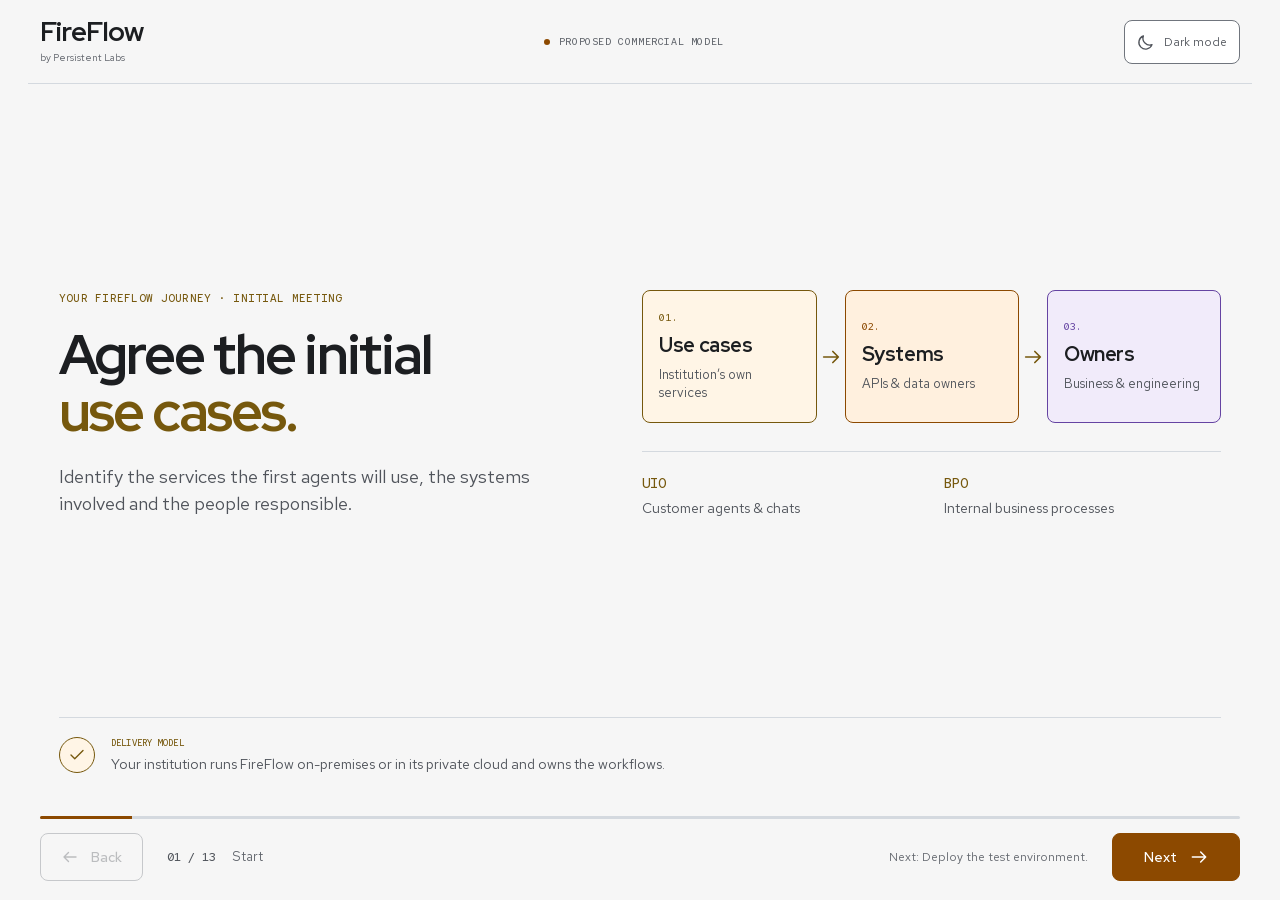
==== commit d41db71c: "Rewrite all FireFlow slides against the source offer and revised commercial terms" ====
--- a/index.html
+++ b/index.html
@@ -200,8 +200,8 @@
 <symbol id="check" viewBox="0 0 24 24"><path d="m4 12 5 5L20 6"/></symbol>
 </defs></svg><div class="deck-viewport">
 <header class="deck-header"><a class="brand" href="#meeting" aria-label="FireFlow: return to the first screen"><b>FireFlow</b><span>by Persistent Labs</span></a><div class="header-centre"><span class="draft-dot"></span>PROPOSED COMMERCIAL MODEL</div><button class="theme-toggle" id="theme-toggle" type="button" aria-label="Switch to light mode"><svg class="icon" aria-hidden="true"><use href="#sun"/></svg><span>Light mode</span></button></header>
-<main class="deck-stage" id="deck-stage" aria-label="FireFlow client journey"><section class="slide gold " id="meeting" aria-labelledby="title-meeting"><div class="slide-content"><div class="copy"><p class="eyebrow">YOUR FIREFLOW JOURNEY · INITIAL MEETING</p><h1 id="title-meeting" tabindex="-1">Start with a<br><em>clear scope.</em></h1><p class="lead">Agree the use cases, system owners and data boundaries for your first deployment.</p></div><div class="visual"><div class="opening-flow"><div class="route"><div class="flow-step gold"><span class="step-number">01.</span><b>Align</b><span>Priorities & owners</span></div><span class="flow-arrow" aria-hidden="true"><svg class="icon" aria-hidden="true"><use href="#arrow"/></svg></span><div class="flow-step orange"><span class="step-number">02.</span><b>Deploy</b><span>Five agreed stages</span></div><span class="flow-arrow" aria-hidden="true"><svg class="icon" aria-hidden="true"><use href="#arrow"/></svg></span><div class="flow-step violet"><span class="step-number">03.</span><b>Extend</b><span>Optional projects</span></div></div><div class="workload-pair"><p><b>UIO</b><span>Customer agents & chats</span></p><p><b>BPO</b><span>Internal business processes</span></p></div></div></div><div class="gate-line"><span class="gate-icon"><svg class="icon" aria-hidden="true"><use href="#check"/></svg></span><div><span class="mini-label">NEXT GATE</span><p>Agree scope and success criteria before implementation.</p></div></div></div></section><section class="slide orange " id="staging" aria-labelledby="title-staging"><div class="slide-content"><div class="copy"><p class="eyebrow">STAGE 1 · SETUP & INTEGRATION</p><h1 id="title-staging" tabindex="-1">Establish your<br><em>foundation.</em></h1><p class="lead">Deploy staging, enable your team and scope the first three agents using mock data.</p></div><div class="visual"><div class="price-panel orange"><p class="mini-label">ONE-TIME FOUNDATION SETUP</p><p class="amount">US$100,000<span></span></p><p class="price-detail">Reference fee · invoiced at signature</p></div><div class="mini-flow"><div class="route"><div class="flow-step "><span class="step-number"></span><b>Staging</b></div><span class="flow-arrow" aria-hidden="true"><svg class="icon" aria-hidden="true"><use href="#arrow"/></svg></span><div class="flow-step "><span class="step-number"></span><b>Team enablement</b></div><span class="flow-arrow" aria-hidden="true"><svg class="icon" aria-hidden="true"><use href="#arrow"/></svg></span><div class="flow-step "><span class="step-number"></span><b>Agent scope</b></div></div></div></div><div class="gate-line"><span class="gate-icon"><svg class="icon" aria-hidden="true"><use href="#check"/></svg></span><div><span class="mini-label">NEXT GATE</span><p>Staging is operational and the initial scope is accepted.</p></div></div></div></section><section class="slide orange " id="integration" aria-labelledby="title-integration"><div class="slide-content"><div class="copy"><p class="eyebrow">STAGE 2 · BUILD & TEST</p><h1 id="title-integration" tabindex="-1">Connect systems.<br><em>Test the work.</em></h1><p class="lead">Build sandbox connectors and scoped agents with permissions, approval checkpoints and budgets.</p></div><div class="visual"><div class="system-flow"><div class="route"><div class="flow-step sky"><span class="step-number">INPUT</span><b>Your systems</b><span>Test accounts & schemas</span></div><span class="flow-arrow" aria-hidden="true"><svg class="icon" aria-hidden="true"><use href="#arrow"/></svg></span><div class="flow-step orange"><span class="step-number">BUILD</span><b>FireFlow</b><span>Connectors & agents</span></div><span class="flow-arrow" aria-hidden="true"><svg class="icon" aria-hidden="true"><use href="#arrow"/></svg></span><div class="flow-step mint"><span class="step-number">OUTPUT</span><b>Passed tests</b><span>Working workflows</span></div></div></div><div class="fee-note"><b>Stages 2–4: separately scoped fees</b><span>Fixed or milestone fees for integration, production preparation and rollout.</span></div></div><div class="gate-line"><span class="gate-icon"><svg class="icon" aria-hidden="true"><use href="#check"/></svg></span><div><span class="mini-label">NEXT GATE</span><p>Staging tests pass and your team can modify the workflows.</p></div></div></div></section><section class="slide sky " id="approval" aria-labelledby="title-approval"><div class="slide-content"><div class="copy"><p class="eyebrow">STAGE 3 · PREPARE PRODUCTION</p><h1 id="title-approval" tabindex="-1">Agree the controls.<br><em>Approve access.</em></h1><p class="lead">Set isolation, permitted actions, audit logs and the information-security plan.</p></div><div class="visual"><div class="control-list"><div><svg class="icon" aria-hidden="true"><use href="#shield"/></svg><span><b>Data & access</b><small>Isolation and permitted actions</small></span></div><div><svg class="icon" aria-hidden="true"><use href="#activity"/></svg><span><b>Traceability</b><small>Logging and audit controls</small></span></div><div><svg class="icon" aria-hidden="true"><use href="#check"/></svg><span><b>Institution approval</b><small>Security and compliance sign-off</small></span></div></div></div><div class="gate-line"><span class="gate-icon"><svg class="icon" aria-hidden="true"><use href="#check"/></svg></span><div><span class="mini-label">NEXT GATE</span><p>Security and compliance approve the plan before production access.</p></div></div></div></section><section class="slide sky " id="rollout" aria-labelledby="title-rollout"><div class="slide-content"><div class="copy"><p class="eyebrow">STAGE 4 · LIMITED ROLLOUT</p><h1 id="title-rollout" tabindex="-1">Launch with<br><em>control.</em></h1><p class="lead">Introduce selected users under the approved plan. Monitor outcomes and calibrate controls.</p></div><div class="visual"><div class="rollout-flow"><div class="route"><div class="flow-step sky"><span class="step-number">01.</span><b>Selected users</b><span>Institution-approved cohort</span></div><span class="flow-arrow" aria-hidden="true"><svg class="icon" aria-hidden="true"><use href="#arrow"/></svg></span><div class="flow-step orange"><span class="step-number">02.</span><b>Observe & tune</b><span>Monitoring & calibration</span></div><span class="flow-arrow" aria-hidden="true"><svg class="icon" aria-hidden="true"><use href="#arrow"/></svg></span><div class="flow-step mint"><span class="step-number">03.</span><b>Stable</b><span>Stability period & audit</span></div></div></div><div class="fee-note"><b>Usage is metered as incurred.</b><span>Rollout remains within the agreed integration scope.</span></div></div><div class="gate-line"><span class="gate-icon"><svg class="icon" aria-hidden="true"><use href="#check"/></svg></span><div><span class="mini-label">NEXT GATE</span><p>Complete the agreed stability period and audit review.</p></div></div></div></section><section class="slide mint " id="operation" aria-labelledby="title-operation"><div class="slide-content"><div class="copy"><p class="eyebrow">STAGE 5 · MAINTENANCE</p><h1 id="title-operation" tabindex="-1">Run approved<br><em>workflows.</em></h1><p class="lead">Maintenance covers updates, fixes, supported connectors and agreed support.</p></div><div class="visual"><div class="price-panel mint"><p class="mini-label">MAINTENANCE REFERENCE</p><p class="amount">US$20,000<span>/month</span></p><p class="price-detail">Six-month minimum; US$120,000 prepaid at Stage 2, then monthly.</p></div><div class="ownership-split"><p><b>Your institution</b>Operations, end-user support and compliance.</p><p><b>Persistent Labs</b>Platform upkeep and contracted support.</p></div></div><div class="gate-line"><span class="gate-icon"><svg class="icon" aria-hidden="true"><use href="#check"/></svg></span><div><span class="mini-label">OPERATING BASIS</span><p>Infrastructure, private hosting and capacity responsibilities are agreed separately.</p></div></div></div></section><section class="slide mint " id="uio" aria-labelledby="title-uio"><div class="slide-content"><div class="copy"><p class="eyebrow">COMPUTE SURCHARGE · UIO</p><h1 id="title-uio" tabindex="-1">Customer chats.<br><em>Private models.</em></h1><p class="lead">UIO (User Intent Orchestration) covers customer agents and chats. Private models only.</p></div><div class="visual"><div class="model-route"><div class="route"><div class="flow-step sky"><span class="step-number"></span><b>Customers</b><span>Agents & chats</span></div><span class="flow-arrow" aria-hidden="true"><svg class="icon" aria-hidden="true"><use href="#arrow"/></svg></span><div class="flow-step mint"><span class="step-number"></span><b>Private model</b><span>On-premises or private API</span></div></div></div><div class="price-panel mint"><p class="mini-label">PRIVATE INFERENCE SURCHARGE</p><p class="amount">25%<span></span></p><p class="price-detail">Institution-hosted, Persistent Labs or an approved third party.</p></div></div><div class="gate-line"><span class="gate-icon"><svg class="icon" aria-hidden="true"><use href="#check"/></svg></span><div><span class="mini-label">MODEL POLICY</span><p>UIO has no frontier-model fallback.</p></div></div></div></section><section class="slide sky " id="bpo" aria-labelledby="title-bpo"><div class="slide-content"><div class="copy"><p class="eyebrow">COMPUTE SURCHARGE · BPO</p><h1 id="title-bpo" tabindex="-1">Choose the model<br><em>for each task.</em></h1><p class="lead">Business Process Orchestration runs internal processes. Match model access to complexity and data sensitivity.</p></div><div class="visual"><div class="choice-origin"><svg class="icon" aria-hidden="true"><use href="#branch"/></svg><span>Internal process</span></div><div class="model-choice"><div class="price-panel sky"><p class="mini-label">FRONTIER APIs</p><p class="amount">4%<span></span></p><p class="price-detail">OpenAI / Anthropic</p></div><div class="price-panel mint"><p class="mini-label">PRIVATE MODELS</p><p class="amount">25%<span></span></p><p class="price-detail">Approved private inference</p></div></div></div><div class="gate-line"><span class="gate-icon"><svg class="icon" aria-hidden="true"><use href="#check"/></svg></span><div><span class="mini-label">MODEL POLICY</span><p>BPO may mix frontier and private models across approved tasks.</p></div></div></div></section><section class="slide orange " id="billing" aria-labelledby="title-billing"><div class="slide-content"><div class="copy"><p class="eyebrow">COMPUTE SURCHARGE · BILLING</p><h1 id="title-billing" tabindex="-1">Pay against<br><em>actual usage.</em></h1><p class="lead">Apply the relevant surcharge to attributable FireFlow inference cost after agreed discounts.</p></div><div class="visual"><div class="invoice"><div><span>Inference cost</span><b>Usage base</b></div><span class="math-sign">+</span><div><span>FireFlow surcharge</span><b>4% or 25%</b></div><div class="invoice-total"><span>Monthly invoice</span><b>Billed in arrears</b></div></div><p class="visual-note">Show inference cost and surcharge separately. Infrastructure is excluded from the surcharge base.</p></div><div class="gate-line"><span class="gate-icon"><svg class="icon" aria-hidden="true"><use href="#check"/></svg></span><div><span class="mini-label">PRICING EXCEPTION</span><p>When no token price exists, use the market-rate method on the next screen.</p></div></div></div></section><section class="slide orange " id="market-rate" aria-labelledby="title-market-rate"><div class="slide-content"><div class="copy"><p class="eyebrow">COMPUTE SURCHARGE · NO TOKEN PRICE</p><h1 id="title-market-rate" tabindex="-1">No token price?<br><em>Use market rate.</em></h1><p class="lead">For self-hosted models or third-party services without token pricing, use the market rate per million tokens for that model.</p></div><div class="visual"><div class="formula"><div><b>Tokens used</b><span>÷ 1,000,000</span></div><div><span>×</span><b>Model market rate</b></div><div><span>×</span><b>Applicable surcharge %</b></div><div class="formula-result"><span>=</span><b>FireFlow surcharge</b></div></div><p class="visual-note">Agree model-specific input/output benchmarks and a review cycle.</p></div><div class="gate-line"><span class="gate-icon"><svg class="icon" aria-hidden="true"><use href="#check"/></svg></span><div><span class="mini-label">CALCULATION BASIS</span><p>This reference basis does not rebill institution-paid inference or hardware.</p></div></div></div></section><section class="slide violet " id="capabilities" aria-labelledby="title-capabilities"><div class="slide-content"><div class="copy"><p class="eyebrow">OPTIONAL PROJECTS · ADD CAPABILITIES</p><h1 id="title-capabilities" tabindex="-1">Extend when<br><em>you need more.</em></h1><p class="lead">Choose additional services through a separate statement of work.</p></div><div class="visual"><div class="service-list"><div><span class="service-number">01.</span><p><b>Governed MCP enablement</b><span>Controlled agent access to back-office systems.</span></p></div><div><span class="service-number">02.</span><p><b>Connectors & bespoke agents</b><span>New integrations and custom UIO/BPO workflows.</span></p></div><div><span class="service-number">03.</span><p><b>Evaluation & enablement</b><span>Testing, migration and team training.</span></p></div></div></div><div class="gate-line"><span class="gate-icon"><svg class="icon" aria-hidden="true"><use href="#check"/></svg></span><div><span class="mini-label">COMMERCIAL BASIS</span><p>Optional development is priced separately from baseline maintenance.</p></div></div></div></section><section class="slide violet " id="projects" aria-labelledby="title-projects"><div class="slide-content"><div class="copy"><p class="eyebrow">OPTIONAL PROJECTS · DELIVERY</p><h1 id="title-projects" tabindex="-1">Scope it. Build it.<br><em>Approve it.</em></h1><p class="lead">Define deliverables, permissions, fees and acceptance criteria before development.</p></div><div class="visual"><div class="project-route"><div class="route"><div class="flow-step violet"><span class="step-number">01.</span><b>Scope & price</b><span>Agree the statement of work</span></div><span class="flow-arrow" aria-hidden="true"><svg class="icon" aria-hidden="true"><use href="#arrow"/></svg></span><div class="flow-step violet"><span class="step-number">02.</span><b>Build & evaluate</b><span>Implement and test</span></div><span class="flow-arrow" aria-hidden="true"><svg class="icon" aria-hidden="true"><use href="#arrow"/></svg></span><div class="flow-step mint"><span class="step-number">03.</span><b>Approve release</b><span>Institution acceptance</span></div></div><div class="return-path"><svg class="icon" aria-hidden="true"><use href="#arrow"/></svg><span>Approved additions return to operation.</span></div></div><p class="visual-note">Fixed milestones or capped time and materials. Revise and retest until acceptance.</p></div><div class="gate-line"><span class="gate-icon"><svg class="icon" aria-hidden="true"><use href="#check"/></svg></span><div><span class="mini-label">RETURN TO OPERATION</span><p>Agree changes to supported scope, capacity and usage before release.</p></div></div></div></section><section class="slide orange summary-slide" id="overview" aria-labelledby="title-overview"><div class="slide-content"><div class="copy"><p class="eyebrow">THE COMPLETE COMMERCIAL MODEL</p><h1 id="title-overview" tabindex="-1">One journey.<br><em>Four fee components.</em></h1><p class="lead">Setup → integration → approved rollout → ongoing operation → optional expansion.</p></div><div class="visual"><div class="summary-grid"><div class="orange"><span>1. Setup & integration</span><b>US$100,000</b><small>Stage 1; Stages 2–4 quoted separately</small></div><div class="mint"><span>2. Maintenance</span><b>US$20,000<small>/mo</small></b><small>US$120,000 prepaid at Stage 2</small></div><div class="sky"><span>3. Compute surcharge</span><b>4% / 25%</b><small>Frontier / private inference</small></div><div class="violet"><span>4. Optional projects</span><b>Scoped fees</b><small>A separate statement of work</small></div></div><div class="overview-links"><a class="primary-link" href="overview.html">Open full overview <svg class="icon" aria-hidden="true"><use href="#arrow"/></svg></a><a href="detailed.html">Detailed plan <svg class="icon" aria-hidden="true"><use href="#launch"/></svg></a><a href="FireFlow_Overview.pdf" download>One-page PDF <svg class="icon" aria-hidden="true"><use href="#download"/></svg></a></div></div><div class="gate-line"><span class="gate-icon"><svg class="icon" aria-hidden="true"><use href="#check"/></svg></span><div><span class="mini-label">REFERENCE BASIS</span><p>Proposed commercial terms · US dollars · taxes excluded. Prices, scope and service targets require agreement.</p></div></div></div></section></main>
-<footer class="deck-footer"><div class="progress-track" role="progressbar" aria-label="Journey progress" aria-valuemin="1" aria-valuemax="13" aria-valuenow="1"><span id="progress-fill"></span></div><div class="navigation"><button class="previous" id="previous" type="button" aria-label="Previous screen"><svg class="icon" aria-hidden="true"><use href="#arrow"/></svg><span>Back</span></button><div class="position"><span id="position-number">01 / 13</span><span id="chapter-name">Start</span></div><p id="next-topic" class="next-topic">Next: establish staging</p><button class="next" id="next" type="button"><span id="next-label">Next</span><svg class="icon" aria-hidden="true"><use href="#arrow"/></svg></button></div></footer></div><p id="announcement" class="sr-only" role="status" aria-live="polite"></p><noscript><div class="no-script"><p>This guided view needs JavaScript.</p><a href="overview.html">Open the complete overview</a></div></noscript><script id="slide-data" type="application/json">[{"id": "meeting", "chapter": "Start", "title": "Start with aclear scope."}, {"id": "staging", "chapter": "Deploy", "title": "Establish yourfoundation."}, {"id": "integration", "chapter": "Deploy", "title": "Connect systems.Test the work."}, {"id": "approval", "chapter": "Deploy", "title": "Agree the controls.Approve access."}, {"id": "rollout", "chapter": "Deploy", "title": "Launch withcontrol."}, {"id": "operation", "chapter": "Operate", "title": "Run approvedworkflows."}, {"id": "uio", "chapter": "Usage", "title": "Customer chats.Private models."}, {"id": "bpo", "chapter": "Usage", "title": "Choose the modelfor each task."}, {"id": "billing", "chapter": "Usage", "title": "Pay againstactual usage."}, {"id": "market-rate", "chapter": "Usage", "title": "No token price?Use market rate."}, {"id": "capabilities", "chapter": "Extend", "title": "Extend whenyou need more."}, {"id": "projects", "chapter": "Extend", "title": "Scope it. Build it.Approve it."}, {"id": "overview", "chapter": "Overview", "title": "One journey.Four fee components."}]</script><script>/* === Linear journey navigation: buttons, keyboard, swipe and browser history === */
+<main class="deck-stage" id="deck-stage" aria-label="FireFlow client journey"><section class="slide gold " id="meeting" aria-labelledby="title-meeting"><div class="slide-content"><div class="copy"><p class="eyebrow">YOUR FIREFLOW JOURNEY · INITIAL MEETING</p><h1 id="title-meeting" tabindex="-1">Agree the initial<br><em>use cases.</em></h1><p class="lead">Identify the services the first agents will use, the systems involved and the people responsible.</p></div><div class="visual"><div class="opening-flow"><div class="route"><div class="flow-step gold"><span class="step-number">01.</span><b>Use cases</b><span>Institution’s own services</span></div><span class="flow-arrow" aria-hidden="true"><svg class="icon" aria-hidden="true"><use href="#arrow"/></svg></span><div class="flow-step orange"><span class="step-number">02.</span><b>Systems</b><span>APIs & data owners</span></div><span class="flow-arrow" aria-hidden="true"><svg class="icon" aria-hidden="true"><use href="#arrow"/></svg></span><div class="flow-step violet"><span class="step-number">03.</span><b>Owners</b><span>Business & engineering</span></div></div><div class="workload-pair"><p><b>UIO</b><span>Customer agents & chats</span></p><p><b>BPO</b><span>Internal business processes</span></p></div></div></div><div class="gate-line"><span class="gate-icon"><svg class="icon" aria-hidden="true"><use href="#check"/></svg></span><div><span class="mini-label">DELIVERY MODEL</span><p>Your institution runs FireFlow on-premises or in its private cloud and owns the workflows.</p></div></div></div></section><section class="slide orange " id="staging" aria-labelledby="title-staging"><div class="slide-content"><div class="copy"><p class="eyebrow">STAGE 1 · SETUP & INTEGRATION</p><h1 id="title-staging" tabindex="-1">Deploy the<br><em>test environment.</em></h1><p class="lead">Persistent Labs deploys staging, trains your teams and scopes the first three agents.</p></div><div class="visual"><div class="price-panel orange"><p class="mini-label">STAGE 1 · ONE-TIME SETUP</p><p class="amount">US$100,000<span></span></p><p class="price-detail">Covers Stage 1. Invoiced at contract signature.</p></div><div class="fee-note"><b>Mock data only.</b><span>No internal API, SDK or production access.</span></div></div><div class="gate-line"><span class="gate-icon"><svg class="icon" aria-hidden="true"><use href="#check"/></svg></span><div><span class="mini-label">NEXT GATE</span><p>Staging ready, teams trained and three agent specifications agreed.</p></div></div></div></section><section class="slide orange " id="integration" aria-labelledby="title-integration"><div class="slide-content"><div class="copy"><p class="eyebrow">STAGE 2 · BUILD & TEST</p><h1 id="title-integration" tabindex="-1">Build and test<br><em>three agents.</em></h1><p class="lead">Persistent Labs builds the agents using one test account and sandbox data. No production APIs or external users.</p></div><div class="visual"><div class="system-flow"><div class="route"><div class="flow-step sky"><span class="step-number">01.</span><b>Set up</b><span>Permissions & budgets</span></div><span class="flow-arrow" aria-hidden="true"><svg class="icon" aria-hidden="true"><use href="#arrow"/></svg></span><div class="flow-step orange"><span class="step-number">02.</span><b>Build</b><span>Three agent flows</span></div><span class="flow-arrow" aria-hidden="true"><svg class="icon" aria-hidden="true"><use href="#arrow"/></svg></span><div class="flow-step mint"><span class="step-number">03.</span><b>Test</b><span>Agreed acceptance cases</span></div></div></div><div class="fee-note"><b>Start with the institution’s services.</b><span>Add partner services where agreed. Stage 2–4 fees are scoped separately.</span></div></div><div class="gate-line"><span class="gate-icon"><svg class="icon" aria-hidden="true"><use href="#check"/></svg></span><div><span class="mini-label">NEXT GATE</span><p>All three agents pass agreed tests; institution teams can edit the flows independently.</p></div></div></div></section><section class="slide sky " id="approval" aria-labelledby="title-approval"><div class="slide-content"><div class="copy"><p class="eyebrow">STAGE 3 · PREPARE PRODUCTION</p><h1 id="title-approval" tabindex="-1">Prepare for<br><em>production access.</em></h1><p class="lead">Both teams prepare for production API access. No real users or production connections at this stage.</p></div><div class="visual"><div class="control-list"><div><svg class="icon" aria-hidden="true"><use href="#shield"/></svg><span><b>Persistent Labs</b><small>User isolation, approvals, limits and logs.</small></span></div><div><svg class="icon" aria-hidden="true"><use href="#activity"/></svg><span><b>Your institution</b><small>APIs, fraud controls and compliance.</small></span></div><div><svg class="icon" aria-hidden="true"><use href="#check"/></svg><span><b>Joint security plan</b><small>Testing, rollback and incident response.</small></span></div></div></div><div class="gate-line"><span class="gate-icon"><svg class="icon" aria-hidden="true"><use href="#check"/></svg></span><div><span class="mini-label">NEXT GATE</span><p>Proceed after the institution approves the plan and both teams test the controls.</p></div></div></div></section><section class="slide sky " id="rollout" aria-labelledby="title-rollout"><div class="slide-content"><div class="copy"><p class="eyebrow">STAGE 4 · LIMITED ROLLOUT</p><h1 id="title-rollout" tabindex="-1">Connect APIs.<br><em>Limit the rollout.</em></h1><p class="lead">Connect production APIs under the approved security plan. Begin with a restricted group of real users.</p></div><div class="visual"><div class="rollout-flow"><div class="route"><div class="flow-step sky"><span class="step-number">01.</span><b>Connect</b><span>Production APIs</span></div><span class="flow-arrow" aria-hidden="true"><svg class="icon" aria-hidden="true"><use href="#arrow"/></svg></span><div class="flow-step orange"><span class="step-number">02.</span><b>Roll out</b><span>Selected real users</span></div><span class="flow-arrow" aria-hidden="true"><svg class="icon" aria-hidden="true"><use href="#arrow"/></svg></span><div class="flow-step mint"><span class="step-number">03.</span><b>Monitor</b><span>Executions & defects</span></div></div></div><div class="fee-note"><b>Keep the emergency stop available.</b><span>Review feedback and adjust approval thresholds and spending limits.</span></div></div><div class="gate-line"><span class="gate-icon"><svg class="icon" aria-hidden="true"><use href="#check"/></svg></span><div><span class="mini-label">NEXT GATE</span><p>Expand after an agreed stable period without critical incidents and compliance review of the audit trail.</p></div></div></div></section><section class="slide mint " id="operation" aria-labelledby="title-operation"><div class="slide-content"><div class="copy"><p class="eyebrow">STAGE 5 · FULL PRODUCTION</p><h1 id="title-operation" tabindex="-1">Move to<br><em>full production.</em></h1><p class="lead">Lift pilot restrictions and scale agent workloads under your institution’s control.</p></div><div class="visual"><div class="price-panel mint"><p class="mini-label">PLATFORM MAINTENANCE</p><p class="amount">US$20,000<span>/month</span></p><p class="price-detail">Six-month minimum, prepaid: US$120,000 at Stage 2. Monthly from month 7.</p></div><div class="ownership-split"><p><b>Your institution</b>Operations, end-user support and compliance.</p><p><b>Persistent Labs</b>Maintenance, updates and agreed incident response.</p></div></div><div class="gate-line"><span class="gate-icon"><svg class="icon" aria-hidden="true"><use href="#check"/></svg></span><div><span class="mini-label">FEE SCOPE</span><p>Maintenance excludes new agent development, infrastructure and model usage.</p></div></div></div></section><section class="slide mint " id="uio" aria-labelledby="title-uio"><div class="slide-content"><div class="copy"><p class="eyebrow">COMPUTE SURCHARGE · UIO</p><h1 id="title-uio" tabindex="-1">Customer agents:<br><em>private models only.</em></h1><p class="lead">UIO (User Intent Orchestration) covers customer agents and chats.</p></div><div class="visual"><div class="model-route"><div class="route"><div class="flow-step sky"><span class="step-number"></span><b>Customers</b><span>Agents & chats</span></div><span class="flow-arrow" aria-hidden="true"><svg class="icon" aria-hidden="true"><use href="#arrow"/></svg></span><div class="flow-step mint"><span class="step-number"></span><b>Private model</b><span>On-premises or private API</span></div></div></div><div class="price-panel mint"><p class="mini-label">SURCHARGE ON PRIVATE INFERENCE</p><p class="amount">25%<span></span></p><p class="price-detail">Hosted by your institution, Persistent Labs or an approved provider.</p></div></div><div class="gate-line"><span class="gate-icon"><svg class="icon" aria-hidden="true"><use href="#check"/></svg></span><div><span class="mini-label">MODEL POLICY</span><p>No frontier-model API access or fallback for UIO.</p></div></div></div></section><section class="slide sky " id="bpo" aria-labelledby="title-bpo"><div class="slide-content"><div class="copy"><p class="eyebrow">COMPUTE SURCHARGE · BPO</p><h1 id="title-bpo" tabindex="-1">Internal processes:<br><em>two model options.</em></h1><p class="lead">BPO (Business Process Orchestration) uses frontier or private models according to task complexity and data sensitivity.</p></div><div class="visual"><div class="choice-origin"><svg class="icon" aria-hidden="true"><use href="#branch"/></svg><span>Select per task</span></div><div class="model-choice"><div class="price-panel sky"><p class="mini-label">FRONTIER MODEL APIs</p><p class="amount">4%<span></span></p><p class="price-detail">OpenAI or Anthropic</p></div><div class="price-panel mint"><p class="mini-label">PRIVATE MODELS</p><p class="amount">25%<span></span></p><p class="price-detail">Institution-approved hosting</p></div></div></div><div class="gate-line"><span class="gate-icon"><svg class="icon" aria-hidden="true"><use href="#check"/></svg></span><div><span class="mini-label">USAGE PRICING</span><p>Apply the surcharge for the model actually used on each task.</p></div></div></div></section><section class="slide orange " id="billing" aria-labelledby="title-billing"><div class="slide-content"><div class="copy"><p class="eyebrow">COMPUTE SURCHARGE · BILLING</p><h1 id="title-billing" tabindex="-1">Calculate the<br><em>monthly surcharge.</em></h1><p class="lead">Apply 4% or 25% to FireFlow inference costs after agreed discounts and credits. Bill monthly in arrears.</p></div><div class="visual"><div class="invoice"><div><span>Example: inference cost</span><b>US$10,000</b></div><span class="math-sign">×</span><div><span>Frontier rate</span><b>4%</b></div><div class="invoice-total"><span>FireFlow surcharge</span><b>US$400</b></div></div><p class="visual-note">If the model provider bills you directly, Persistent Labs invoices only the surcharge.</p></div><div class="gate-line"><span class="gate-icon"><svg class="icon" aria-hidden="true"><use href="#check"/></svg></span><div><span class="mini-label">USAGE BILLING</span><p>Billing starts with the first Stage 4 production workload. Infrastructure costs are excluded.</p></div></div></div></section><section class="slide orange " id="market-rate" aria-labelledby="title-market-rate"><div class="slide-content"><div class="copy"><p class="eyebrow">COMPUTE SURCHARGE · NO TOKEN PRICE</p><h1 id="title-market-rate" tabindex="-1">Models without<br><em>a token price.</em></h1><p class="lead">For self-hosted models or services without token pricing, use the model’s <strong>market rate per million tokens</strong>.</p></div><div class="visual"><div class="formula"><div><b>Tokens used</b><span>÷ 1,000,000</span></div><div><span>×</span><b>Model market rate</b></div><div><span>×</span><b>4% or 25%</b></div><div class="formula-result"><span>=</span><b>FireFlow surcharge</b></div></div><p class="visual-note">Use separate input and output rates where relevant. Agree the benchmark and review dates.</p></div><div class="gate-line"><span class="gate-icon"><svg class="icon" aria-hidden="true"><use href="#check"/></svg></span><div><span class="mini-label">NO DOUBLE BILLING</span><p>The reference amount is not an extra charge for inference or hardware already paid for by the institution.</p></div></div></div></section><section class="slide violet " id="capabilities" aria-labelledby="title-capabilities"><div class="slide-content"><div class="copy"><p class="eyebrow">OPTIONAL PROJECTS · ADD CAPABILITIES</p><h1 id="title-capabilities" tabindex="-1">Add back-office<br><em>access and agents.</em></h1><p class="lead">Commission work beyond the agreed deployment through separately priced projects.</p></div><div class="visual"><div class="service-list"><div><span class="service-number">01.</span><p><b>Back-office MCP access</b><span>Expose approved data and actions to agents.</span></p></div><div><span class="service-number">02.</span><p><b>New connectors and agents</b><span>Build integrations and custom UIO/BPO workflows.</span></p></div><div><span class="service-number">03.</span><p><b>Testing, migration and training</b><span>Evaluate agents, migrate workflows and train teams.</span></p></div></div></div><div class="gate-line"><span class="gate-icon"><svg class="icon" aria-hidden="true"><use href="#check"/></svg></span><div><span class="mini-label">PROJECT FEES</span><p>Each project has its own scope, price and acceptance criteria. Maintenance remains separate.</p></div></div></div></section><section class="slide violet " id="projects" aria-labelledby="title-projects"><div class="slide-content"><div class="copy"><p class="eyebrow">OPTIONAL PROJECTS · DELIVERY</p><h1 id="title-projects" tabindex="-1">Project delivery<br><em>and acceptance.</em></h1><p class="lead">A statement of work sets deliverables, access, fees and acceptance tests.</p></div><div class="visual"><div class="project-route"><div class="route"><div class="flow-step violet"><span class="step-number">01.</span><b>Scope</b><span>Deliverables, fees & tests</span></div><span class="flow-arrow" aria-hidden="true"><svg class="icon" aria-hidden="true"><use href="#arrow"/></svg></span><div class="flow-step violet"><span class="step-number">02.</span><b>Build</b><span>Implement & evaluate</span></div><span class="flow-arrow" aria-hidden="true"><svg class="icon" aria-hidden="true"><use href="#arrow"/></svg></span><div class="flow-step mint"><span class="step-number">03.</span><b>Accept</b><span>Institution sign-off</span></div></div><div class="return-path"><svg class="icon" aria-hidden="true"><use href="#arrow"/></svg><span>Accepted additions return to production.</span></div></div><p class="visual-note">Fixed fees or capped time and materials. Test against the agreed acceptance criteria.</p></div><div class="gate-line"><span class="gate-icon"><svg class="icon" aria-hidden="true"><use href="#check"/></svg></span><div><span class="mini-label">RELEASE REQUIREMENTS</span><p>Agree support, capacity and usage changes before release.</p></div></div></div></section><section class="slide orange summary-slide" id="overview" aria-labelledby="title-overview"><div class="slide-content"><div class="copy"><p class="eyebrow">THE COMPLETE COMMERCIAL MODEL</p><h1 id="title-overview" tabindex="-1">The four<br><em>fee components.</em></h1><p class="lead">One-time setup, ongoing maintenance, inference surcharges and separately scoped projects.</p></div><div class="visual"><div class="summary-grid"><div class="orange"><span>1. Setup & integration</span><b>US$100,000</b><small>Stage 1; Stages 2–4 quoted separately</small></div><div class="mint"><span>2. Maintenance</span><b>US$20,000<small>/mo</small></b><small>US$120,000 prepaid at Stage 2</small></div><div class="sky"><span>3. Compute surcharge</span><b>4% / 25%</b><small>Frontier / private inference</small></div><div class="violet"><span>4. Optional projects</span><b>Project fees</b><small>Quoted in a statement of work</small></div></div><div class="overview-links"><a class="primary-link" href="overview.html">Open full overview <svg class="icon" aria-hidden="true"><use href="#arrow"/></svg></a><a href="detailed.html">Detailed plan <svg class="icon" aria-hidden="true"><use href="#launch"/></svg></a><a href="FireFlow_Overview.pdf" download>One-page PDF <svg class="icon" aria-hidden="true"><use href="#download"/></svg></a></div></div><div class="gate-line"><span class="gate-icon"><svg class="icon" aria-hidden="true"><use href="#check"/></svg></span><div><span class="mini-label">PROPOSED TERMS</span><p>US dollars; taxes excluded. Final fees, scope and support commitments are agreed in the contract.</p></div></div></div></section></main>
+<footer class="deck-footer"><div class="progress-track" role="progressbar" aria-label="Journey progress" aria-valuemin="1" aria-valuemax="13" aria-valuenow="1"><span id="progress-fill"></span></div><div class="navigation"><button class="previous" id="previous" type="button" aria-label="Previous screen"><svg class="icon" aria-hidden="true"><use href="#arrow"/></svg><span>Back</span></button><div class="position"><span id="position-number">01 / 13</span><span id="chapter-name">Start</span></div><p id="next-topic" class="next-topic">Next: establish staging</p><button class="next" id="next" type="button"><span id="next-label">Next</span><svg class="icon" aria-hidden="true"><use href="#arrow"/></svg></button></div></footer></div><p id="announcement" class="sr-only" role="status" aria-live="polite"></p><noscript><div class="no-script"><p>This guided view needs JavaScript.</p><a href="overview.html">Open the complete overview</a></div></noscript><script id="slide-data" type="application/json">[{"id": "meeting", "chapter": "Start", "title": "Agree the initial use cases."}, {"id": "staging", "chapter": "Deploy", "title": "Deploy the test environment."}, {"id": "integration", "chapter": "Deploy", "title": "Build and test three agents."}, {"id": "approval", "chapter": "Deploy", "title": "Prepare for production access."}, {"id": "rollout", "chapter": "Deploy", "title": "Connect APIs. Limit the rollout."}, {"id": "operation", "chapter": "Operate", "title": "Move to full production."}, {"id": "uio", "chapter": "Usage", "title": "Customer agents: private models only."}, {"id": "bpo", "chapter": "Usage", "title": "Internal processes: two model options."}, {"id": "billing", "chapter": "Usage", "title": "Calculate the monthly surcharge."}, {"id": "market-rate", "chapter": "Usage", "title": "Models without a token price."}, {"id": "capabilities", "chapter": "Extend", "title": "Add back-office access and agents."}, {"id": "projects", "chapter": "Extend", "title": "Project delivery and acceptance."}, {"id": "overview", "chapter": "Overview", "title": "The four fee components."}]</script><script>/* === Linear journey navigation: buttons, keyboard, swipe and browser history === */
 (() => {
  'use strict';
  const data=JSON.parse(document.getElementById('slide-data').textContent),slides=[...document.querySelectorAll('.slide')];
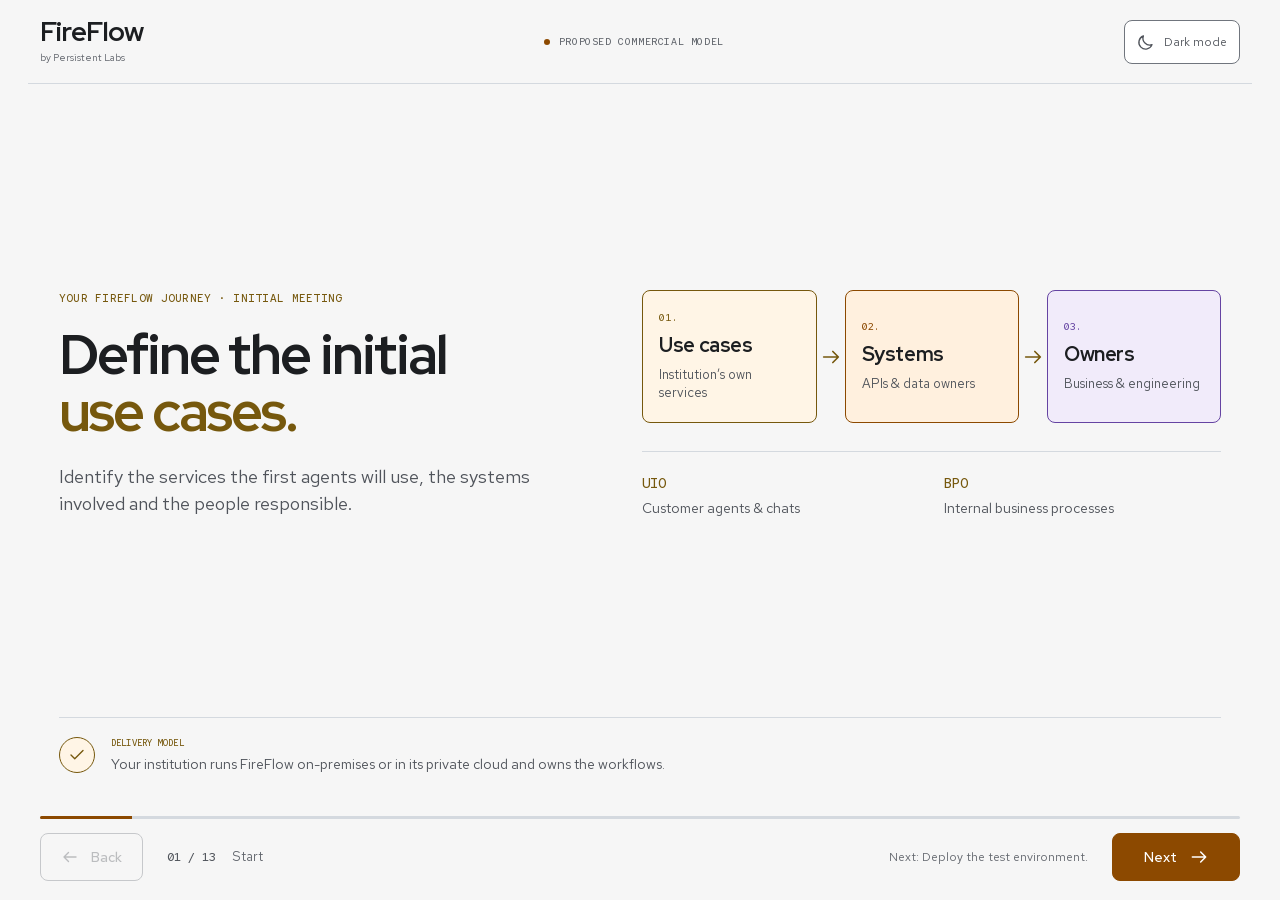
==== commit e83153f1: "Change the opening headline to Define the initial use cases" ====
--- a/index.html
+++ b/index.html
@@ -200,8 +200,8 @@
 <symbol id="check" viewBox="0 0 24 24"><path d="m4 12 5 5L20 6"/></symbol>
 </defs></svg><div class="deck-viewport">
 <header class="deck-header"><a class="brand" href="#meeting" aria-label="FireFlow: return to the first screen"><b>FireFlow</b><span>by Persistent Labs</span></a><div class="header-centre"><span class="draft-dot"></span>PROPOSED COMMERCIAL MODEL</div><button class="theme-toggle" id="theme-toggle" type="button" aria-label="Switch to light mode"><svg class="icon" aria-hidden="true"><use href="#sun"/></svg><span>Light mode</span></button></header>
-<main class="deck-stage" id="deck-stage" aria-label="FireFlow client journey"><section class="slide gold " id="meeting" aria-labelledby="title-meeting"><div class="slide-content"><div class="copy"><p class="eyebrow">YOUR FIREFLOW JOURNEY · INITIAL MEETING</p><h1 id="title-meeting" tabindex="-1">Agree the initial<br><em>use cases.</em></h1><p class="lead">Identify the services the first agents will use, the systems involved and the people responsible.</p></div><div class="visual"><div class="opening-flow"><div class="route"><div class="flow-step gold"><span class="step-number">01.</span><b>Use cases</b><span>Institution’s own services</span></div><span class="flow-arrow" aria-hidden="true"><svg class="icon" aria-hidden="true"><use href="#arrow"/></svg></span><div class="flow-step orange"><span class="step-number">02.</span><b>Systems</b><span>APIs & data owners</span></div><span class="flow-arrow" aria-hidden="true"><svg class="icon" aria-hidden="true"><use href="#arrow"/></svg></span><div class="flow-step violet"><span class="step-number">03.</span><b>Owners</b><span>Business & engineering</span></div></div><div class="workload-pair"><p><b>UIO</b><span>Customer agents & chats</span></p><p><b>BPO</b><span>Internal business processes</span></p></div></div></div><div class="gate-line"><span class="gate-icon"><svg class="icon" aria-hidden="true"><use href="#check"/></svg></span><div><span class="mini-label">DELIVERY MODEL</span><p>Your institution runs FireFlow on-premises or in its private cloud and owns the workflows.</p></div></div></div></section><section class="slide orange " id="staging" aria-labelledby="title-staging"><div class="slide-content"><div class="copy"><p class="eyebrow">STAGE 1 · SETUP & INTEGRATION</p><h1 id="title-staging" tabindex="-1">Deploy the<br><em>test environment.</em></h1><p class="lead">Persistent Labs deploys staging, trains your teams and scopes the first three agents.</p></div><div class="visual"><div class="price-panel orange"><p class="mini-label">STAGE 1 · ONE-TIME SETUP</p><p class="amount">US$100,000<span></span></p><p class="price-detail">Covers Stage 1. Invoiced at contract signature.</p></div><div class="fee-note"><b>Mock data only.</b><span>No internal API, SDK or production access.</span></div></div><div class="gate-line"><span class="gate-icon"><svg class="icon" aria-hidden="true"><use href="#check"/></svg></span><div><span class="mini-label">NEXT GATE</span><p>Staging ready, teams trained and three agent specifications agreed.</p></div></div></div></section><section class="slide orange " id="integration" aria-labelledby="title-integration"><div class="slide-content"><div class="copy"><p class="eyebrow">STAGE 2 · BUILD & TEST</p><h1 id="title-integration" tabindex="-1">Build and test<br><em>three agents.</em></h1><p class="lead">Persistent Labs builds the agents using one test account and sandbox data. No production APIs or external users.</p></div><div class="visual"><div class="system-flow"><div class="route"><div class="flow-step sky"><span class="step-number">01.</span><b>Set up</b><span>Permissions & budgets</span></div><span class="flow-arrow" aria-hidden="true"><svg class="icon" aria-hidden="true"><use href="#arrow"/></svg></span><div class="flow-step orange"><span class="step-number">02.</span><b>Build</b><span>Three agent flows</span></div><span class="flow-arrow" aria-hidden="true"><svg class="icon" aria-hidden="true"><use href="#arrow"/></svg></span><div class="flow-step mint"><span class="step-number">03.</span><b>Test</b><span>Agreed acceptance cases</span></div></div></div><div class="fee-note"><b>Start with the institution’s services.</b><span>Add partner services where agreed. Stage 2–4 fees are scoped separately.</span></div></div><div class="gate-line"><span class="gate-icon"><svg class="icon" aria-hidden="true"><use href="#check"/></svg></span><div><span class="mini-label">NEXT GATE</span><p>All three agents pass agreed tests; institution teams can edit the flows independently.</p></div></div></div></section><section class="slide sky " id="approval" aria-labelledby="title-approval"><div class="slide-content"><div class="copy"><p class="eyebrow">STAGE 3 · PREPARE PRODUCTION</p><h1 id="title-approval" tabindex="-1">Prepare for<br><em>production access.</em></h1><p class="lead">Both teams prepare for production API access. No real users or production connections at this stage.</p></div><div class="visual"><div class="control-list"><div><svg class="icon" aria-hidden="true"><use href="#shield"/></svg><span><b>Persistent Labs</b><small>User isolation, approvals, limits and logs.</small></span></div><div><svg class="icon" aria-hidden="true"><use href="#activity"/></svg><span><b>Your institution</b><small>APIs, fraud controls and compliance.</small></span></div><div><svg class="icon" aria-hidden="true"><use href="#check"/></svg><span><b>Joint security plan</b><small>Testing, rollback and incident response.</small></span></div></div></div><div class="gate-line"><span class="gate-icon"><svg class="icon" aria-hidden="true"><use href="#check"/></svg></span><div><span class="mini-label">NEXT GATE</span><p>Proceed after the institution approves the plan and both teams test the controls.</p></div></div></div></section><section class="slide sky " id="rollout" aria-labelledby="title-rollout"><div class="slide-content"><div class="copy"><p class="eyebrow">STAGE 4 · LIMITED ROLLOUT</p><h1 id="title-rollout" tabindex="-1">Connect APIs.<br><em>Limit the rollout.</em></h1><p class="lead">Connect production APIs under the approved security plan. Begin with a restricted group of real users.</p></div><div class="visual"><div class="rollout-flow"><div class="route"><div class="flow-step sky"><span class="step-number">01.</span><b>Connect</b><span>Production APIs</span></div><span class="flow-arrow" aria-hidden="true"><svg class="icon" aria-hidden="true"><use href="#arrow"/></svg></span><div class="flow-step orange"><span class="step-number">02.</span><b>Roll out</b><span>Selected real users</span></div><span class="flow-arrow" aria-hidden="true"><svg class="icon" aria-hidden="true"><use href="#arrow"/></svg></span><div class="flow-step mint"><span class="step-number">03.</span><b>Monitor</b><span>Executions & defects</span></div></div></div><div class="fee-note"><b>Keep the emergency stop available.</b><span>Review feedback and adjust approval thresholds and spending limits.</span></div></div><div class="gate-line"><span class="gate-icon"><svg class="icon" aria-hidden="true"><use href="#check"/></svg></span><div><span class="mini-label">NEXT GATE</span><p>Expand after an agreed stable period without critical incidents and compliance review of the audit trail.</p></div></div></div></section><section class="slide mint " id="operation" aria-labelledby="title-operation"><div class="slide-content"><div class="copy"><p class="eyebrow">STAGE 5 · FULL PRODUCTION</p><h1 id="title-operation" tabindex="-1">Move to<br><em>full production.</em></h1><p class="lead">Lift pilot restrictions and scale agent workloads under your institution’s control.</p></div><div class="visual"><div class="price-panel mint"><p class="mini-label">PLATFORM MAINTENANCE</p><p class="amount">US$20,000<span>/month</span></p><p class="price-detail">Six-month minimum, prepaid: US$120,000 at Stage 2. Monthly from month 7.</p></div><div class="ownership-split"><p><b>Your institution</b>Operations, end-user support and compliance.</p><p><b>Persistent Labs</b>Maintenance, updates and agreed incident response.</p></div></div><div class="gate-line"><span class="gate-icon"><svg class="icon" aria-hidden="true"><use href="#check"/></svg></span><div><span class="mini-label">FEE SCOPE</span><p>Maintenance excludes new agent development, infrastructure and model usage.</p></div></div></div></section><section class="slide mint " id="uio" aria-labelledby="title-uio"><div class="slide-content"><div class="copy"><p class="eyebrow">COMPUTE SURCHARGE · UIO</p><h1 id="title-uio" tabindex="-1">Customer agents:<br><em>private models only.</em></h1><p class="lead">UIO (User Intent Orchestration) covers customer agents and chats.</p></div><div class="visual"><div class="model-route"><div class="route"><div class="flow-step sky"><span class="step-number"></span><b>Customers</b><span>Agents & chats</span></div><span class="flow-arrow" aria-hidden="true"><svg class="icon" aria-hidden="true"><use href="#arrow"/></svg></span><div class="flow-step mint"><span class="step-number"></span><b>Private model</b><span>On-premises or private API</span></div></div></div><div class="price-panel mint"><p class="mini-label">SURCHARGE ON PRIVATE INFERENCE</p><p class="amount">25%<span></span></p><p class="price-detail">Hosted by your institution, Persistent Labs or an approved provider.</p></div></div><div class="gate-line"><span class="gate-icon"><svg class="icon" aria-hidden="true"><use href="#check"/></svg></span><div><span class="mini-label">MODEL POLICY</span><p>No frontier-model API access or fallback for UIO.</p></div></div></div></section><section class="slide sky " id="bpo" aria-labelledby="title-bpo"><div class="slide-content"><div class="copy"><p class="eyebrow">COMPUTE SURCHARGE · BPO</p><h1 id="title-bpo" tabindex="-1">Internal processes:<br><em>two model options.</em></h1><p class="lead">BPO (Business Process Orchestration) uses frontier or private models according to task complexity and data sensitivity.</p></div><div class="visual"><div class="choice-origin"><svg class="icon" aria-hidden="true"><use href="#branch"/></svg><span>Select per task</span></div><div class="model-choice"><div class="price-panel sky"><p class="mini-label">FRONTIER MODEL APIs</p><p class="amount">4%<span></span></p><p class="price-detail">OpenAI or Anthropic</p></div><div class="price-panel mint"><p class="mini-label">PRIVATE MODELS</p><p class="amount">25%<span></span></p><p class="price-detail">Institution-approved hosting</p></div></div></div><div class="gate-line"><span class="gate-icon"><svg class="icon" aria-hidden="true"><use href="#check"/></svg></span><div><span class="mini-label">USAGE PRICING</span><p>Apply the surcharge for the model actually used on each task.</p></div></div></div></section><section class="slide orange " id="billing" aria-labelledby="title-billing"><div class="slide-content"><div class="copy"><p class="eyebrow">COMPUTE SURCHARGE · BILLING</p><h1 id="title-billing" tabindex="-1">Calculate the<br><em>monthly surcharge.</em></h1><p class="lead">Apply 4% or 25% to FireFlow inference costs after agreed discounts and credits. Bill monthly in arrears.</p></div><div class="visual"><div class="invoice"><div><span>Example: inference cost</span><b>US$10,000</b></div><span class="math-sign">×</span><div><span>Frontier rate</span><b>4%</b></div><div class="invoice-total"><span>FireFlow surcharge</span><b>US$400</b></div></div><p class="visual-note">If the model provider bills you directly, Persistent Labs invoices only the surcharge.</p></div><div class="gate-line"><span class="gate-icon"><svg class="icon" aria-hidden="true"><use href="#check"/></svg></span><div><span class="mini-label">USAGE BILLING</span><p>Billing starts with the first Stage 4 production workload. Infrastructure costs are excluded.</p></div></div></div></section><section class="slide orange " id="market-rate" aria-labelledby="title-market-rate"><div class="slide-content"><div class="copy"><p class="eyebrow">COMPUTE SURCHARGE · NO TOKEN PRICE</p><h1 id="title-market-rate" tabindex="-1">Models without<br><em>a token price.</em></h1><p class="lead">For self-hosted models or services without token pricing, use the model’s <strong>market rate per million tokens</strong>.</p></div><div class="visual"><div class="formula"><div><b>Tokens used</b><span>÷ 1,000,000</span></div><div><span>×</span><b>Model market rate</b></div><div><span>×</span><b>4% or 25%</b></div><div class="formula-result"><span>=</span><b>FireFlow surcharge</b></div></div><p class="visual-note">Use separate input and output rates where relevant. Agree the benchmark and review dates.</p></div><div class="gate-line"><span class="gate-icon"><svg class="icon" aria-hidden="true"><use href="#check"/></svg></span><div><span class="mini-label">NO DOUBLE BILLING</span><p>The reference amount is not an extra charge for inference or hardware already paid for by the institution.</p></div></div></div></section><section class="slide violet " id="capabilities" aria-labelledby="title-capabilities"><div class="slide-content"><div class="copy"><p class="eyebrow">OPTIONAL PROJECTS · ADD CAPABILITIES</p><h1 id="title-capabilities" tabindex="-1">Add back-office<br><em>access and agents.</em></h1><p class="lead">Commission work beyond the agreed deployment through separately priced projects.</p></div><div class="visual"><div class="service-list"><div><span class="service-number">01.</span><p><b>Back-office MCP access</b><span>Expose approved data and actions to agents.</span></p></div><div><span class="service-number">02.</span><p><b>New connectors and agents</b><span>Build integrations and custom UIO/BPO workflows.</span></p></div><div><span class="service-number">03.</span><p><b>Testing, migration and training</b><span>Evaluate agents, migrate workflows and train teams.</span></p></div></div></div><div class="gate-line"><span class="gate-icon"><svg class="icon" aria-hidden="true"><use href="#check"/></svg></span><div><span class="mini-label">PROJECT FEES</span><p>Each project has its own scope, price and acceptance criteria. Maintenance remains separate.</p></div></div></div></section><section class="slide violet " id="projects" aria-labelledby="title-projects"><div class="slide-content"><div class="copy"><p class="eyebrow">OPTIONAL PROJECTS · DELIVERY</p><h1 id="title-projects" tabindex="-1">Project delivery<br><em>and acceptance.</em></h1><p class="lead">A statement of work sets deliverables, access, fees and acceptance tests.</p></div><div class="visual"><div class="project-route"><div class="route"><div class="flow-step violet"><span class="step-number">01.</span><b>Scope</b><span>Deliverables, fees & tests</span></div><span class="flow-arrow" aria-hidden="true"><svg class="icon" aria-hidden="true"><use href="#arrow"/></svg></span><div class="flow-step violet"><span class="step-number">02.</span><b>Build</b><span>Implement & evaluate</span></div><span class="flow-arrow" aria-hidden="true"><svg class="icon" aria-hidden="true"><use href="#arrow"/></svg></span><div class="flow-step mint"><span class="step-number">03.</span><b>Accept</b><span>Institution sign-off</span></div></div><div class="return-path"><svg class="icon" aria-hidden="true"><use href="#arrow"/></svg><span>Accepted additions return to production.</span></div></div><p class="visual-note">Fixed fees or capped time and materials. Test against the agreed acceptance criteria.</p></div><div class="gate-line"><span class="gate-icon"><svg class="icon" aria-hidden="true"><use href="#check"/></svg></span><div><span class="mini-label">RELEASE REQUIREMENTS</span><p>Agree support, capacity and usage changes before release.</p></div></div></div></section><section class="slide orange summary-slide" id="overview" aria-labelledby="title-overview"><div class="slide-content"><div class="copy"><p class="eyebrow">THE COMPLETE COMMERCIAL MODEL</p><h1 id="title-overview" tabindex="-1">The four<br><em>fee components.</em></h1><p class="lead">One-time setup, ongoing maintenance, inference surcharges and separately scoped projects.</p></div><div class="visual"><div class="summary-grid"><div class="orange"><span>1. Setup & integration</span><b>US$100,000</b><small>Stage 1; Stages 2–4 quoted separately</small></div><div class="mint"><span>2. Maintenance</span><b>US$20,000<small>/mo</small></b><small>US$120,000 prepaid at Stage 2</small></div><div class="sky"><span>3. Compute surcharge</span><b>4% / 25%</b><small>Frontier / private inference</small></div><div class="violet"><span>4. Optional projects</span><b>Project fees</b><small>Quoted in a statement of work</small></div></div><div class="overview-links"><a class="primary-link" href="overview.html">Open full overview <svg class="icon" aria-hidden="true"><use href="#arrow"/></svg></a><a href="detailed.html">Detailed plan <svg class="icon" aria-hidden="true"><use href="#launch"/></svg></a><a href="FireFlow_Overview.pdf" download>One-page PDF <svg class="icon" aria-hidden="true"><use href="#download"/></svg></a></div></div><div class="gate-line"><span class="gate-icon"><svg class="icon" aria-hidden="true"><use href="#check"/></svg></span><div><span class="mini-label">PROPOSED TERMS</span><p>US dollars; taxes excluded. Final fees, scope and support commitments are agreed in the contract.</p></div></div></div></section></main>
-<footer class="deck-footer"><div class="progress-track" role="progressbar" aria-label="Journey progress" aria-valuemin="1" aria-valuemax="13" aria-valuenow="1"><span id="progress-fill"></span></div><div class="navigation"><button class="previous" id="previous" type="button" aria-label="Previous screen"><svg class="icon" aria-hidden="true"><use href="#arrow"/></svg><span>Back</span></button><div class="position"><span id="position-number">01 / 13</span><span id="chapter-name">Start</span></div><p id="next-topic" class="next-topic">Next: establish staging</p><button class="next" id="next" type="button"><span id="next-label">Next</span><svg class="icon" aria-hidden="true"><use href="#arrow"/></svg></button></div></footer></div><p id="announcement" class="sr-only" role="status" aria-live="polite"></p><noscript><div class="no-script"><p>This guided view needs JavaScript.</p><a href="overview.html">Open the complete overview</a></div></noscript><script id="slide-data" type="application/json">[{"id": "meeting", "chapter": "Start", "title": "Agree the initial use cases."}, {"id": "staging", "chapter": "Deploy", "title": "Deploy the test environment."}, {"id": "integration", "chapter": "Deploy", "title": "Build and test three agents."}, {"id": "approval", "chapter": "Deploy", "title": "Prepare for production access."}, {"id": "rollout", "chapter": "Deploy", "title": "Connect APIs. Limit the rollout."}, {"id": "operation", "chapter": "Operate", "title": "Move to full production."}, {"id": "uio", "chapter": "Usage", "title": "Customer agents: private models only."}, {"id": "bpo", "chapter": "Usage", "title": "Internal processes: two model options."}, {"id": "billing", "chapter": "Usage", "title": "Calculate the monthly surcharge."}, {"id": "market-rate", "chapter": "Usage", "title": "Models without a token price."}, {"id": "capabilities", "chapter": "Extend", "title": "Add back-office access and agents."}, {"id": "projects", "chapter": "Extend", "title": "Project delivery and acceptance."}, {"id": "overview", "chapter": "Overview", "title": "The four fee components."}]</script><script>/* === Linear journey navigation: buttons, keyboard, swipe and browser history === */
+<main class="deck-stage" id="deck-stage" aria-label="FireFlow client journey"><section class="slide gold " id="meeting" aria-labelledby="title-meeting"><div class="slide-content"><div class="copy"><p class="eyebrow">YOUR FIREFLOW JOURNEY · INITIAL MEETING</p><h1 id="title-meeting" tabindex="-1">Define the initial<br><em>use cases.</em></h1><p class="lead">Identify the services the first agents will use, the systems involved and the people responsible.</p></div><div class="visual"><div class="opening-flow"><div class="route"><div class="flow-step gold"><span class="step-number">01.</span><b>Use cases</b><span>Institution’s own services</span></div><span class="flow-arrow" aria-hidden="true"><svg class="icon" aria-hidden="true"><use href="#arrow"/></svg></span><div class="flow-step orange"><span class="step-number">02.</span><b>Systems</b><span>APIs & data owners</span></div><span class="flow-arrow" aria-hidden="true"><svg class="icon" aria-hidden="true"><use href="#arrow"/></svg></span><div class="flow-step violet"><span class="step-number">03.</span><b>Owners</b><span>Business & engineering</span></div></div><div class="workload-pair"><p><b>UIO</b><span>Customer agents & chats</span></p><p><b>BPO</b><span>Internal business processes</span></p></div></div></div><div class="gate-line"><span class="gate-icon"><svg class="icon" aria-hidden="true"><use href="#check"/></svg></span><div><span class="mini-label">DELIVERY MODEL</span><p>Your institution runs FireFlow on-premises or in its private cloud and owns the workflows.</p></div></div></div></section><section class="slide orange " id="staging" aria-labelledby="title-staging"><div class="slide-content"><div class="copy"><p class="eyebrow">STAGE 1 · SETUP & INTEGRATION</p><h1 id="title-staging" tabindex="-1">Deploy the<br><em>test environment.</em></h1><p class="lead">Persistent Labs deploys staging, trains your teams and scopes the first three agents.</p></div><div class="visual"><div class="price-panel orange"><p class="mini-label">STAGE 1 · ONE-TIME SETUP</p><p class="amount">US$100,000<span></span></p><p class="price-detail">Covers Stage 1. Invoiced at contract signature.</p></div><div class="fee-note"><b>Mock data only.</b><span>No internal API, SDK or production access.</span></div></div><div class="gate-line"><span class="gate-icon"><svg class="icon" aria-hidden="true"><use href="#check"/></svg></span><div><span class="mini-label">NEXT GATE</span><p>Staging ready, teams trained and three agent specifications agreed.</p></div></div></div></section><section class="slide orange " id="integration" aria-labelledby="title-integration"><div class="slide-content"><div class="copy"><p class="eyebrow">STAGE 2 · BUILD & TEST</p><h1 id="title-integration" tabindex="-1">Build and test<br><em>three agents.</em></h1><p class="lead">Persistent Labs builds the agents using one test account and sandbox data. No production APIs or external users.</p></div><div class="visual"><div class="system-flow"><div class="route"><div class="flow-step sky"><span class="step-number">01.</span><b>Set up</b><span>Permissions & budgets</span></div><span class="flow-arrow" aria-hidden="true"><svg class="icon" aria-hidden="true"><use href="#arrow"/></svg></span><div class="flow-step orange"><span class="step-number">02.</span><b>Build</b><span>Three agent flows</span></div><span class="flow-arrow" aria-hidden="true"><svg class="icon" aria-hidden="true"><use href="#arrow"/></svg></span><div class="flow-step mint"><span class="step-number">03.</span><b>Test</b><span>Agreed acceptance cases</span></div></div></div><div class="fee-note"><b>Start with the institution’s services.</b><span>Add partner services where agreed. Stage 2–4 fees are scoped separately.</span></div></div><div class="gate-line"><span class="gate-icon"><svg class="icon" aria-hidden="true"><use href="#check"/></svg></span><div><span class="mini-label">NEXT GATE</span><p>All three agents pass agreed tests; institution teams can edit the flows independently.</p></div></div></div></section><section class="slide sky " id="approval" aria-labelledby="title-approval"><div class="slide-content"><div class="copy"><p class="eyebrow">STAGE 3 · PREPARE PRODUCTION</p><h1 id="title-approval" tabindex="-1">Prepare for<br><em>production access.</em></h1><p class="lead">Both teams prepare for production API access. No real users or production connections at this stage.</p></div><div class="visual"><div class="control-list"><div><svg class="icon" aria-hidden="true"><use href="#shield"/></svg><span><b>Persistent Labs</b><small>User isolation, approvals, limits and logs.</small></span></div><div><svg class="icon" aria-hidden="true"><use href="#activity"/></svg><span><b>Your institution</b><small>APIs, fraud controls and compliance.</small></span></div><div><svg class="icon" aria-hidden="true"><use href="#check"/></svg><span><b>Joint security plan</b><small>Testing, rollback and incident response.</small></span></div></div></div><div class="gate-line"><span class="gate-icon"><svg class="icon" aria-hidden="true"><use href="#check"/></svg></span><div><span class="mini-label">NEXT GATE</span><p>Proceed after the institution approves the plan and both teams test the controls.</p></div></div></div></section><section class="slide sky " id="rollout" aria-labelledby="title-rollout"><div class="slide-content"><div class="copy"><p class="eyebrow">STAGE 4 · LIMITED ROLLOUT</p><h1 id="title-rollout" tabindex="-1">Connect APIs.<br><em>Limit the rollout.</em></h1><p class="lead">Connect production APIs under the approved security plan. Begin with a restricted group of real users.</p></div><div class="visual"><div class="rollout-flow"><div class="route"><div class="flow-step sky"><span class="step-number">01.</span><b>Connect</b><span>Production APIs</span></div><span class="flow-arrow" aria-hidden="true"><svg class="icon" aria-hidden="true"><use href="#arrow"/></svg></span><div class="flow-step orange"><span class="step-number">02.</span><b>Roll out</b><span>Selected real users</span></div><span class="flow-arrow" aria-hidden="true"><svg class="icon" aria-hidden="true"><use href="#arrow"/></svg></span><div class="flow-step mint"><span class="step-number">03.</span><b>Monitor</b><span>Executions & defects</span></div></div></div><div class="fee-note"><b>Keep the emergency stop available.</b><span>Review feedback and adjust approval thresholds and spending limits.</span></div></div><div class="gate-line"><span class="gate-icon"><svg class="icon" aria-hidden="true"><use href="#check"/></svg></span><div><span class="mini-label">NEXT GATE</span><p>Expand after an agreed stable period without critical incidents and compliance review of the audit trail.</p></div></div></div></section><section class="slide mint " id="operation" aria-labelledby="title-operation"><div class="slide-content"><div class="copy"><p class="eyebrow">STAGE 5 · FULL PRODUCTION</p><h1 id="title-operation" tabindex="-1">Move to<br><em>full production.</em></h1><p class="lead">Lift pilot restrictions and scale agent workloads under your institution’s control.</p></div><div class="visual"><div class="price-panel mint"><p class="mini-label">PLATFORM MAINTENANCE</p><p class="amount">US$20,000<span>/month</span></p><p class="price-detail">Six-month minimum, prepaid: US$120,000 at Stage 2. Monthly from month 7.</p></div><div class="ownership-split"><p><b>Your institution</b>Operations, end-user support and compliance.</p><p><b>Persistent Labs</b>Maintenance, updates and agreed incident response.</p></div></div><div class="gate-line"><span class="gate-icon"><svg class="icon" aria-hidden="true"><use href="#check"/></svg></span><div><span class="mini-label">FEE SCOPE</span><p>Maintenance excludes new agent development, infrastructure and model usage.</p></div></div></div></section><section class="slide mint " id="uio" aria-labelledby="title-uio"><div class="slide-content"><div class="copy"><p class="eyebrow">COMPUTE SURCHARGE · UIO</p><h1 id="title-uio" tabindex="-1">Customer agents:<br><em>private models only.</em></h1><p class="lead">UIO (User Intent Orchestration) covers customer agents and chats.</p></div><div class="visual"><div class="model-route"><div class="route"><div class="flow-step sky"><span class="step-number"></span><b>Customers</b><span>Agents & chats</span></div><span class="flow-arrow" aria-hidden="true"><svg class="icon" aria-hidden="true"><use href="#arrow"/></svg></span><div class="flow-step mint"><span class="step-number"></span><b>Private model</b><span>On-premises or private API</span></div></div></div><div class="price-panel mint"><p class="mini-label">SURCHARGE ON PRIVATE INFERENCE</p><p class="amount">25%<span></span></p><p class="price-detail">Hosted by your institution, Persistent Labs or an approved provider.</p></div></div><div class="gate-line"><span class="gate-icon"><svg class="icon" aria-hidden="true"><use href="#check"/></svg></span><div><span class="mini-label">MODEL POLICY</span><p>No frontier-model API access or fallback for UIO.</p></div></div></div></section><section class="slide sky " id="bpo" aria-labelledby="title-bpo"><div class="slide-content"><div class="copy"><p class="eyebrow">COMPUTE SURCHARGE · BPO</p><h1 id="title-bpo" tabindex="-1">Internal processes:<br><em>two model options.</em></h1><p class="lead">BPO (Business Process Orchestration) uses frontier or private models according to task complexity and data sensitivity.</p></div><div class="visual"><div class="choice-origin"><svg class="icon" aria-hidden="true"><use href="#branch"/></svg><span>Select per task</span></div><div class="model-choice"><div class="price-panel sky"><p class="mini-label">FRONTIER MODEL APIs</p><p class="amount">4%<span></span></p><p class="price-detail">OpenAI or Anthropic</p></div><div class="price-panel mint"><p class="mini-label">PRIVATE MODELS</p><p class="amount">25%<span></span></p><p class="price-detail">Institution-approved hosting</p></div></div></div><div class="gate-line"><span class="gate-icon"><svg class="icon" aria-hidden="true"><use href="#check"/></svg></span><div><span class="mini-label">USAGE PRICING</span><p>Apply the surcharge for the model actually used on each task.</p></div></div></div></section><section class="slide orange " id="billing" aria-labelledby="title-billing"><div class="slide-content"><div class="copy"><p class="eyebrow">COMPUTE SURCHARGE · BILLING</p><h1 id="title-billing" tabindex="-1">Calculate the<br><em>monthly surcharge.</em></h1><p class="lead">Apply 4% or 25% to FireFlow inference costs after agreed discounts and credits. Bill monthly in arrears.</p></div><div class="visual"><div class="invoice"><div><span>Example: inference cost</span><b>US$10,000</b></div><span class="math-sign">×</span><div><span>Frontier rate</span><b>4%</b></div><div class="invoice-total"><span>FireFlow surcharge</span><b>US$400</b></div></div><p class="visual-note">If the model provider bills you directly, Persistent Labs invoices only the surcharge.</p></div><div class="gate-line"><span class="gate-icon"><svg class="icon" aria-hidden="true"><use href="#check"/></svg></span><div><span class="mini-label">USAGE BILLING</span><p>Billing starts with the first Stage 4 production workload. Infrastructure costs are excluded.</p></div></div></div></section><section class="slide orange " id="market-rate" aria-labelledby="title-market-rate"><div class="slide-content"><div class="copy"><p class="eyebrow">COMPUTE SURCHARGE · NO TOKEN PRICE</p><h1 id="title-market-rate" tabindex="-1">Models without<br><em>a token price.</em></h1><p class="lead">For self-hosted models or services without token pricing, use the model’s <strong>market rate per million tokens</strong>.</p></div><div class="visual"><div class="formula"><div><b>Tokens used</b><span>÷ 1,000,000</span></div><div><span>×</span><b>Model market rate</b></div><div><span>×</span><b>4% or 25%</b></div><div class="formula-result"><span>=</span><b>FireFlow surcharge</b></div></div><p class="visual-note">Use separate input and output rates where relevant. Agree the benchmark and review dates.</p></div><div class="gate-line"><span class="gate-icon"><svg class="icon" aria-hidden="true"><use href="#check"/></svg></span><div><span class="mini-label">NO DOUBLE BILLING</span><p>The reference amount is not an extra charge for inference or hardware already paid for by the institution.</p></div></div></div></section><section class="slide violet " id="capabilities" aria-labelledby="title-capabilities"><div class="slide-content"><div class="copy"><p class="eyebrow">OPTIONAL PROJECTS · ADD CAPABILITIES</p><h1 id="title-capabilities" tabindex="-1">Add back-office<br><em>access and agents.</em></h1><p class="lead">Commission work beyond the agreed deployment through separately priced projects.</p></div><div class="visual"><div class="service-list"><div><span class="service-number">01.</span><p><b>Back-office MCP access</b><span>Expose approved data and actions to agents.</span></p></div><div><span class="service-number">02.</span><p><b>New connectors and agents</b><span>Build integrations and custom UIO/BPO workflows.</span></p></div><div><span class="service-number">03.</span><p><b>Testing, migration and training</b><span>Evaluate agents, migrate workflows and train teams.</span></p></div></div></div><div class="gate-line"><span class="gate-icon"><svg class="icon" aria-hidden="true"><use href="#check"/></svg></span><div><span class="mini-label">PROJECT FEES</span><p>Each project has its own scope, price and acceptance criteria. Maintenance remains separate.</p></div></div></div></section><section class="slide violet " id="projects" aria-labelledby="title-projects"><div class="slide-content"><div class="copy"><p class="eyebrow">OPTIONAL PROJECTS · DELIVERY</p><h1 id="title-projects" tabindex="-1">Project delivery<br><em>and acceptance.</em></h1><p class="lead">A statement of work sets deliverables, access, fees and acceptance tests.</p></div><div class="visual"><div class="project-route"><div class="route"><div class="flow-step violet"><span class="step-number">01.</span><b>Scope</b><span>Deliverables, fees & tests</span></div><span class="flow-arrow" aria-hidden="true"><svg class="icon" aria-hidden="true"><use href="#arrow"/></svg></span><div class="flow-step violet"><span class="step-number">02.</span><b>Build</b><span>Implement & evaluate</span></div><span class="flow-arrow" aria-hidden="true"><svg class="icon" aria-hidden="true"><use href="#arrow"/></svg></span><div class="flow-step mint"><span class="step-number">03.</span><b>Accept</b><span>Institution sign-off</span></div></div><div class="return-path"><svg class="icon" aria-hidden="true"><use href="#arrow"/></svg><span>Accepted additions return to production.</span></div></div><p class="visual-note">Fixed fees or capped time and materials. Test against the agreed acceptance criteria.</p></div><div class="gate-line"><span class="gate-icon"><svg class="icon" aria-hidden="true"><use href="#check"/></svg></span><div><span class="mini-label">RELEASE REQUIREMENTS</span><p>Agree support, capacity and usage changes before release.</p></div></div></div></section><section class="slide orange summary-slide" id="overview" aria-labelledby="title-overview"><div class="slide-content"><div class="copy"><p class="eyebrow">THE COMPLETE COMMERCIAL MODEL</p><h1 id="title-overview" tabindex="-1">The four<br><em>fee components.</em></h1><p class="lead">One-time setup, ongoing maintenance, inference surcharges and separately scoped projects.</p></div><div class="visual"><div class="summary-grid"><div class="orange"><span>1. Setup & integration</span><b>US$100,000</b><small>Stage 1; Stages 2–4 quoted separately</small></div><div class="mint"><span>2. Maintenance</span><b>US$20,000<small>/mo</small></b><small>US$120,000 prepaid at Stage 2</small></div><div class="sky"><span>3. Compute surcharge</span><b>4% / 25%</b><small>Frontier / private inference</small></div><div class="violet"><span>4. Optional projects</span><b>Project fees</b><small>Quoted in a statement of work</small></div></div><div class="overview-links"><a class="primary-link" href="overview.html">Open full overview <svg class="icon" aria-hidden="true"><use href="#arrow"/></svg></a><a href="detailed.html">Detailed plan <svg class="icon" aria-hidden="true"><use href="#launch"/></svg></a><a href="FireFlow_Overview.pdf" download>One-page PDF <svg class="icon" aria-hidden="true"><use href="#download"/></svg></a></div></div><div class="gate-line"><span class="gate-icon"><svg class="icon" aria-hidden="true"><use href="#check"/></svg></span><div><span class="mini-label">PROPOSED TERMS</span><p>US dollars; taxes excluded. Final fees, scope and support commitments are agreed in the contract.</p></div></div></div></section></main>
+<footer class="deck-footer"><div class="progress-track" role="progressbar" aria-label="Journey progress" aria-valuemin="1" aria-valuemax="13" aria-valuenow="1"><span id="progress-fill"></span></div><div class="navigation"><button class="previous" id="previous" type="button" aria-label="Previous screen"><svg class="icon" aria-hidden="true"><use href="#arrow"/></svg><span>Back</span></button><div class="position"><span id="position-number">01 / 13</span><span id="chapter-name">Start</span></div><p id="next-topic" class="next-topic">Next: establish staging</p><button class="next" id="next" type="button"><span id="next-label">Next</span><svg class="icon" aria-hidden="true"><use href="#arrow"/></svg></button></div></footer></div><p id="announcement" class="sr-only" role="status" aria-live="polite"></p><noscript><div class="no-script"><p>This guided view needs JavaScript.</p><a href="overview.html">Open the complete overview</a></div></noscript><script id="slide-data" type="application/json">[{"id": "meeting", "chapter": "Start", "title": "Define the initial use cases."}, {"id": "staging", "chapter": "Deploy", "title": "Deploy the test environment."}, {"id": "integration", "chapter": "Deploy", "title": "Build and test three agents."}, {"id": "approval", "chapter": "Deploy", "title": "Prepare for production access."}, {"id": "rollout", "chapter": "Deploy", "title": "Connect APIs. Limit the rollout."}, {"id": "operation", "chapter": "Operate", "title": "Move to full production."}, {"id": "uio", "chapter": "Usage", "title": "Customer agents: private models only."}, {"id": "bpo", "chapter": "Usage", "title": "Internal processes: two model options."}, {"id": "billing", "chapter": "Usage", "title": "Calculate the monthly surcharge."}, {"id": "market-rate", "chapter": "Usage", "title": "Models without a token price."}, {"id": "capabilities", "chapter": "Extend", "title": "Add back-office access and agents."}, {"id": "projects", "chapter": "Extend", "title": "Project delivery and acceptance."}, {"id": "overview", "chapter": "Overview", "title": "The four fee components."}]</script><script>/* === Linear journey navigation: buttons, keyboard, swipe and browser history === */
 (() => {
  'use strict';
  const data=JSON.parse(document.getElementById('slide-data').textContent),slides=[...document.querySelectorAll('.slide')];
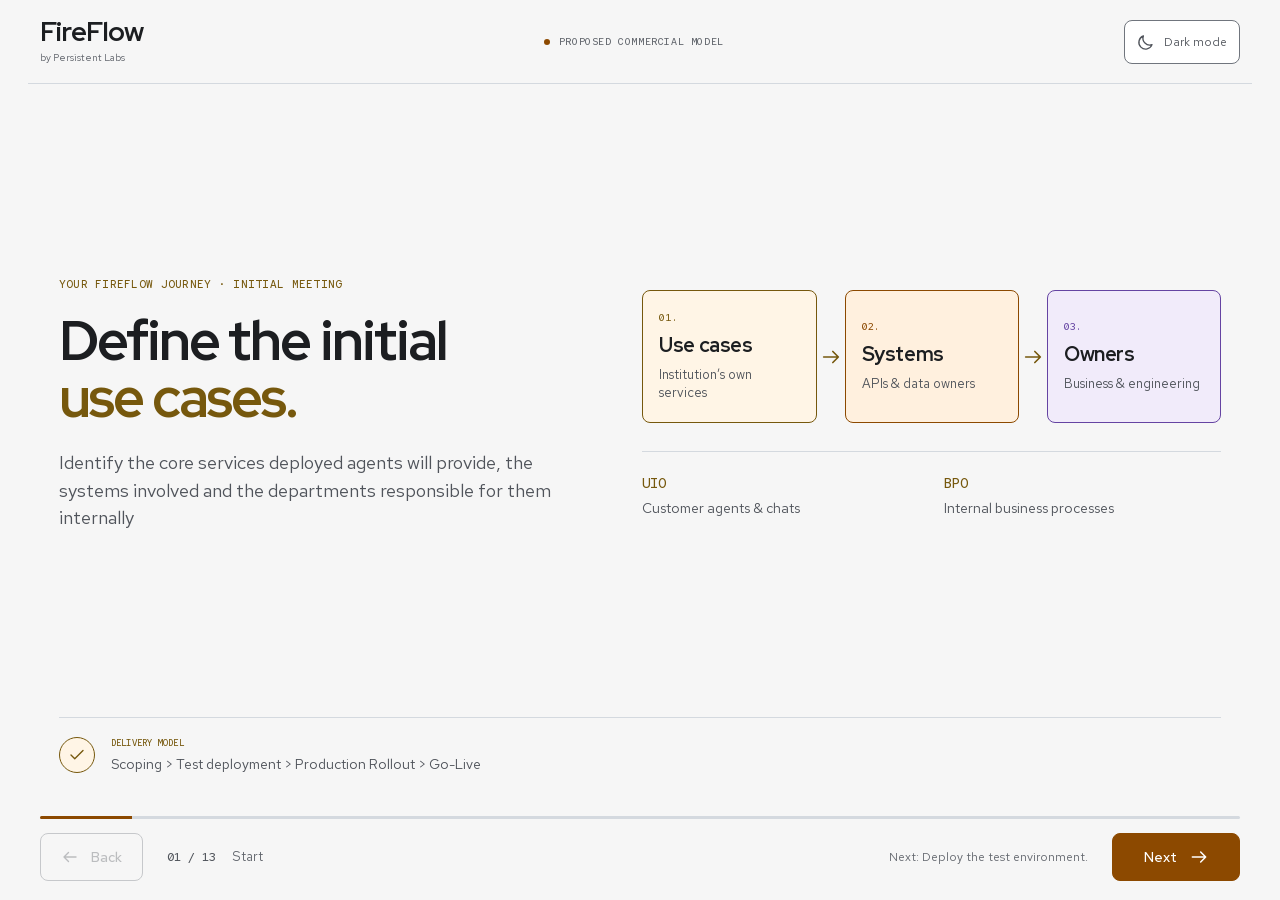
==== commit fa2565da: "Update slide one service-scoping copy and delivery journey" ====
--- a/index.html
+++ b/index.html
@@ -200,7 +200,7 @@
 <symbol id="check" viewBox="0 0 24 24"><path d="m4 12 5 5L20 6"/></symbol>
 </defs></svg><div class="deck-viewport">
 <header class="deck-header"><a class="brand" href="#meeting" aria-label="FireFlow: return to the first screen"><b>FireFlow</b><span>by Persistent Labs</span></a><div class="header-centre"><span class="draft-dot"></span>PROPOSED COMMERCIAL MODEL</div><button class="theme-toggle" id="theme-toggle" type="button" aria-label="Switch to light mode"><svg class="icon" aria-hidden="true"><use href="#sun"/></svg><span>Light mode</span></button></header>
-<main class="deck-stage" id="deck-stage" aria-label="FireFlow client journey"><section class="slide gold " id="meeting" aria-labelledby="title-meeting"><div class="slide-content"><div class="copy"><p class="eyebrow">YOUR FIREFLOW JOURNEY · INITIAL MEETING</p><h1 id="title-meeting" tabindex="-1">Define the initial<br><em>use cases.</em></h1><p class="lead">Identify the services the first agents will use, the systems involved and the people responsible.</p></div><div class="visual"><div class="opening-flow"><div class="route"><div class="flow-step gold"><span class="step-number">01.</span><b>Use cases</b><span>Institution’s own services</span></div><span class="flow-arrow" aria-hidden="true"><svg class="icon" aria-hidden="true"><use href="#arrow"/></svg></span><div class="flow-step orange"><span class="step-number">02.</span><b>Systems</b><span>APIs & data owners</span></div><span class="flow-arrow" aria-hidden="true"><svg class="icon" aria-hidden="true"><use href="#arrow"/></svg></span><div class="flow-step violet"><span class="step-number">03.</span><b>Owners</b><span>Business & engineering</span></div></div><div class="workload-pair"><p><b>UIO</b><span>Customer agents & chats</span></p><p><b>BPO</b><span>Internal business processes</span></p></div></div></div><div class="gate-line"><span class="gate-icon"><svg class="icon" aria-hidden="true"><use href="#check"/></svg></span><div><span class="mini-label">DELIVERY MODEL</span><p>Your institution runs FireFlow on-premises or in its private cloud and owns the workflows.</p></div></div></div></section><section class="slide orange " id="staging" aria-labelledby="title-staging"><div class="slide-content"><div class="copy"><p class="eyebrow">STAGE 1 · SETUP & INTEGRATION</p><h1 id="title-staging" tabindex="-1">Deploy the<br><em>test environment.</em></h1><p class="lead">Persistent Labs deploys staging, trains your teams and scopes the first three agents.</p></div><div class="visual"><div class="price-panel orange"><p class="mini-label">STAGE 1 · ONE-TIME SETUP</p><p class="amount">US$100,000<span></span></p><p class="price-detail">Covers Stage 1. Invoiced at contract signature.</p></div><div class="fee-note"><b>Mock data only.</b><span>No internal API, SDK or production access.</span></div></div><div class="gate-line"><span class="gate-icon"><svg class="icon" aria-hidden="true"><use href="#check"/></svg></span><div><span class="mini-label">NEXT GATE</span><p>Staging ready, teams trained and three agent specifications agreed.</p></div></div></div></section><section class="slide orange " id="integration" aria-labelledby="title-integration"><div class="slide-content"><div class="copy"><p class="eyebrow">STAGE 2 · BUILD & TEST</p><h1 id="title-integration" tabindex="-1">Build and test<br><em>three agents.</em></h1><p class="lead">Persistent Labs builds the agents using one test account and sandbox data. No production APIs or external users.</p></div><div class="visual"><div class="system-flow"><div class="route"><div class="flow-step sky"><span class="step-number">01.</span><b>Set up</b><span>Permissions & budgets</span></div><span class="flow-arrow" aria-hidden="true"><svg class="icon" aria-hidden="true"><use href="#arrow"/></svg></span><div class="flow-step orange"><span class="step-number">02.</span><b>Build</b><span>Three agent flows</span></div><span class="flow-arrow" aria-hidden="true"><svg class="icon" aria-hidden="true"><use href="#arrow"/></svg></span><div class="flow-step mint"><span class="step-number">03.</span><b>Test</b><span>Agreed acceptance cases</span></div></div></div><div class="fee-note"><b>Start with the institution’s services.</b><span>Add partner services where agreed. Stage 2–4 fees are scoped separately.</span></div></div><div class="gate-line"><span class="gate-icon"><svg class="icon" aria-hidden="true"><use href="#check"/></svg></span><div><span class="mini-label">NEXT GATE</span><p>All three agents pass agreed tests; institution teams can edit the flows independently.</p></div></div></div></section><section class="slide sky " id="approval" aria-labelledby="title-approval"><div class="slide-content"><div class="copy"><p class="eyebrow">STAGE 3 · PREPARE PRODUCTION</p><h1 id="title-approval" tabindex="-1">Prepare for<br><em>production access.</em></h1><p class="lead">Both teams prepare for production API access. No real users or production connections at this stage.</p></div><div class="visual"><div class="control-list"><div><svg class="icon" aria-hidden="true"><use href="#shield"/></svg><span><b>Persistent Labs</b><small>User isolation, approvals, limits and logs.</small></span></div><div><svg class="icon" aria-hidden="true"><use href="#activity"/></svg><span><b>Your institution</b><small>APIs, fraud controls and compliance.</small></span></div><div><svg class="icon" aria-hidden="true"><use href="#check"/></svg><span><b>Joint security plan</b><small>Testing, rollback and incident response.</small></span></div></div></div><div class="gate-line"><span class="gate-icon"><svg class="icon" aria-hidden="true"><use href="#check"/></svg></span><div><span class="mini-label">NEXT GATE</span><p>Proceed after the institution approves the plan and both teams test the controls.</p></div></div></div></section><section class="slide sky " id="rollout" aria-labelledby="title-rollout"><div class="slide-content"><div class="copy"><p class="eyebrow">STAGE 4 · LIMITED ROLLOUT</p><h1 id="title-rollout" tabindex="-1">Connect APIs.<br><em>Limit the rollout.</em></h1><p class="lead">Connect production APIs under the approved security plan. Begin with a restricted group of real users.</p></div><div class="visual"><div class="rollout-flow"><div class="route"><div class="flow-step sky"><span class="step-number">01.</span><b>Connect</b><span>Production APIs</span></div><span class="flow-arrow" aria-hidden="true"><svg class="icon" aria-hidden="true"><use href="#arrow"/></svg></span><div class="flow-step orange"><span class="step-number">02.</span><b>Roll out</b><span>Selected real users</span></div><span class="flow-arrow" aria-hidden="true"><svg class="icon" aria-hidden="true"><use href="#arrow"/></svg></span><div class="flow-step mint"><span class="step-number">03.</span><b>Monitor</b><span>Executions & defects</span></div></div></div><div class="fee-note"><b>Keep the emergency stop available.</b><span>Review feedback and adjust approval thresholds and spending limits.</span></div></div><div class="gate-line"><span class="gate-icon"><svg class="icon" aria-hidden="true"><use href="#check"/></svg></span><div><span class="mini-label">NEXT GATE</span><p>Expand after an agreed stable period without critical incidents and compliance review of the audit trail.</p></div></div></div></section><section class="slide mint " id="operation" aria-labelledby="title-operation"><div class="slide-content"><div class="copy"><p class="eyebrow">STAGE 5 · FULL PRODUCTION</p><h1 id="title-operation" tabindex="-1">Move to<br><em>full production.</em></h1><p class="lead">Lift pilot restrictions and scale agent workloads under your institution’s control.</p></div><div class="visual"><div class="price-panel mint"><p class="mini-label">PLATFORM MAINTENANCE</p><p class="amount">US$20,000<span>/month</span></p><p class="price-detail">Six-month minimum, prepaid: US$120,000 at Stage 2. Monthly from month 7.</p></div><div class="ownership-split"><p><b>Your institution</b>Operations, end-user support and compliance.</p><p><b>Persistent Labs</b>Maintenance, updates and agreed incident response.</p></div></div><div class="gate-line"><span class="gate-icon"><svg class="icon" aria-hidden="true"><use href="#check"/></svg></span><div><span class="mini-label">FEE SCOPE</span><p>Maintenance excludes new agent development, infrastructure and model usage.</p></div></div></div></section><section class="slide mint " id="uio" aria-labelledby="title-uio"><div class="slide-content"><div class="copy"><p class="eyebrow">COMPUTE SURCHARGE · UIO</p><h1 id="title-uio" tabindex="-1">Customer agents:<br><em>private models only.</em></h1><p class="lead">UIO (User Intent Orchestration) covers customer agents and chats.</p></div><div class="visual"><div class="model-route"><div class="route"><div class="flow-step sky"><span class="step-number"></span><b>Customers</b><span>Agents & chats</span></div><span class="flow-arrow" aria-hidden="true"><svg class="icon" aria-hidden="true"><use href="#arrow"/></svg></span><div class="flow-step mint"><span class="step-number"></span><b>Private model</b><span>On-premises or private API</span></div></div></div><div class="price-panel mint"><p class="mini-label">SURCHARGE ON PRIVATE INFERENCE</p><p class="amount">25%<span></span></p><p class="price-detail">Hosted by your institution, Persistent Labs or an approved provider.</p></div></div><div class="gate-line"><span class="gate-icon"><svg class="icon" aria-hidden="true"><use href="#check"/></svg></span><div><span class="mini-label">MODEL POLICY</span><p>No frontier-model API access or fallback for UIO.</p></div></div></div></section><section class="slide sky " id="bpo" aria-labelledby="title-bpo"><div class="slide-content"><div class="copy"><p class="eyebrow">COMPUTE SURCHARGE · BPO</p><h1 id="title-bpo" tabindex="-1">Internal processes:<br><em>two model options.</em></h1><p class="lead">BPO (Business Process Orchestration) uses frontier or private models according to task complexity and data sensitivity.</p></div><div class="visual"><div class="choice-origin"><svg class="icon" aria-hidden="true"><use href="#branch"/></svg><span>Select per task</span></div><div class="model-choice"><div class="price-panel sky"><p class="mini-label">FRONTIER MODEL APIs</p><p class="amount">4%<span></span></p><p class="price-detail">OpenAI or Anthropic</p></div><div class="price-panel mint"><p class="mini-label">PRIVATE MODELS</p><p class="amount">25%<span></span></p><p class="price-detail">Institution-approved hosting</p></div></div></div><div class="gate-line"><span class="gate-icon"><svg class="icon" aria-hidden="true"><use href="#check"/></svg></span><div><span class="mini-label">USAGE PRICING</span><p>Apply the surcharge for the model actually used on each task.</p></div></div></div></section><section class="slide orange " id="billing" aria-labelledby="title-billing"><div class="slide-content"><div class="copy"><p class="eyebrow">COMPUTE SURCHARGE · BILLING</p><h1 id="title-billing" tabindex="-1">Calculate the<br><em>monthly surcharge.</em></h1><p class="lead">Apply 4% or 25% to FireFlow inference costs after agreed discounts and credits. Bill monthly in arrears.</p></div><div class="visual"><div class="invoice"><div><span>Example: inference cost</span><b>US$10,000</b></div><span class="math-sign">×</span><div><span>Frontier rate</span><b>4%</b></div><div class="invoice-total"><span>FireFlow surcharge</span><b>US$400</b></div></div><p class="visual-note">If the model provider bills you directly, Persistent Labs invoices only the surcharge.</p></div><div class="gate-line"><span class="gate-icon"><svg class="icon" aria-hidden="true"><use href="#check"/></svg></span><div><span class="mini-label">USAGE BILLING</span><p>Billing starts with the first Stage 4 production workload. Infrastructure costs are excluded.</p></div></div></div></section><section class="slide orange " id="market-rate" aria-labelledby="title-market-rate"><div class="slide-content"><div class="copy"><p class="eyebrow">COMPUTE SURCHARGE · NO TOKEN PRICE</p><h1 id="title-market-rate" tabindex="-1">Models without<br><em>a token price.</em></h1><p class="lead">For self-hosted models or services without token pricing, use the model’s <strong>market rate per million tokens</strong>.</p></div><div class="visual"><div class="formula"><div><b>Tokens used</b><span>÷ 1,000,000</span></div><div><span>×</span><b>Model market rate</b></div><div><span>×</span><b>4% or 25%</b></div><div class="formula-result"><span>=</span><b>FireFlow surcharge</b></div></div><p class="visual-note">Use separate input and output rates where relevant. Agree the benchmark and review dates.</p></div><div class="gate-line"><span class="gate-icon"><svg class="icon" aria-hidden="true"><use href="#check"/></svg></span><div><span class="mini-label">NO DOUBLE BILLING</span><p>The reference amount is not an extra charge for inference or hardware already paid for by the institution.</p></div></div></div></section><section class="slide violet " id="capabilities" aria-labelledby="title-capabilities"><div class="slide-content"><div class="copy"><p class="eyebrow">OPTIONAL PROJECTS · ADD CAPABILITIES</p><h1 id="title-capabilities" tabindex="-1">Add back-office<br><em>access and agents.</em></h1><p class="lead">Commission work beyond the agreed deployment through separately priced projects.</p></div><div class="visual"><div class="service-list"><div><span class="service-number">01.</span><p><b>Back-office MCP access</b><span>Expose approved data and actions to agents.</span></p></div><div><span class="service-number">02.</span><p><b>New connectors and agents</b><span>Build integrations and custom UIO/BPO workflows.</span></p></div><div><span class="service-number">03.</span><p><b>Testing, migration and training</b><span>Evaluate agents, migrate workflows and train teams.</span></p></div></div></div><div class="gate-line"><span class="gate-icon"><svg class="icon" aria-hidden="true"><use href="#check"/></svg></span><div><span class="mini-label">PROJECT FEES</span><p>Each project has its own scope, price and acceptance criteria. Maintenance remains separate.</p></div></div></div></section><section class="slide violet " id="projects" aria-labelledby="title-projects"><div class="slide-content"><div class="copy"><p class="eyebrow">OPTIONAL PROJECTS · DELIVERY</p><h1 id="title-projects" tabindex="-1">Project delivery<br><em>and acceptance.</em></h1><p class="lead">A statement of work sets deliverables, access, fees and acceptance tests.</p></div><div class="visual"><div class="project-route"><div class="route"><div class="flow-step violet"><span class="step-number">01.</span><b>Scope</b><span>Deliverables, fees & tests</span></div><span class="flow-arrow" aria-hidden="true"><svg class="icon" aria-hidden="true"><use href="#arrow"/></svg></span><div class="flow-step violet"><span class="step-number">02.</span><b>Build</b><span>Implement & evaluate</span></div><span class="flow-arrow" aria-hidden="true"><svg class="icon" aria-hidden="true"><use href="#arrow"/></svg></span><div class="flow-step mint"><span class="step-number">03.</span><b>Accept</b><span>Institution sign-off</span></div></div><div class="return-path"><svg class="icon" aria-hidden="true"><use href="#arrow"/></svg><span>Accepted additions return to production.</span></div></div><p class="visual-note">Fixed fees or capped time and materials. Test against the agreed acceptance criteria.</p></div><div class="gate-line"><span class="gate-icon"><svg class="icon" aria-hidden="true"><use href="#check"/></svg></span><div><span class="mini-label">RELEASE REQUIREMENTS</span><p>Agree support, capacity and usage changes before release.</p></div></div></div></section><section class="slide orange summary-slide" id="overview" aria-labelledby="title-overview"><div class="slide-content"><div class="copy"><p class="eyebrow">THE COMPLETE COMMERCIAL MODEL</p><h1 id="title-overview" tabindex="-1">The four<br><em>fee components.</em></h1><p class="lead">One-time setup, ongoing maintenance, inference surcharges and separately scoped projects.</p></div><div class="visual"><div class="summary-grid"><div class="orange"><span>1. Setup & integration</span><b>US$100,000</b><small>Stage 1; Stages 2–4 quoted separately</small></div><div class="mint"><span>2. Maintenance</span><b>US$20,000<small>/mo</small></b><small>US$120,000 prepaid at Stage 2</small></div><div class="sky"><span>3. Compute surcharge</span><b>4% / 25%</b><small>Frontier / private inference</small></div><div class="violet"><span>4. Optional projects</span><b>Project fees</b><small>Quoted in a statement of work</small></div></div><div class="overview-links"><a class="primary-link" href="overview.html">Open full overview <svg class="icon" aria-hidden="true"><use href="#arrow"/></svg></a><a href="detailed.html">Detailed plan <svg class="icon" aria-hidden="true"><use href="#launch"/></svg></a><a href="FireFlow_Overview.pdf" download>One-page PDF <svg class="icon" aria-hidden="true"><use href="#download"/></svg></a></div></div><div class="gate-line"><span class="gate-icon"><svg class="icon" aria-hidden="true"><use href="#check"/></svg></span><div><span class="mini-label">PROPOSED TERMS</span><p>US dollars; taxes excluded. Final fees, scope and support commitments are agreed in the contract.</p></div></div></div></section></main>
+<main class="deck-stage" id="deck-stage" aria-label="FireFlow client journey"><section class="slide gold " id="meeting" aria-labelledby="title-meeting"><div class="slide-content"><div class="copy"><p class="eyebrow">YOUR FIREFLOW JOURNEY · INITIAL MEETING</p><h1 id="title-meeting" tabindex="-1">Define the initial<br><em>use cases.</em></h1><p class="lead">Identify the core services deployed agents will provide, the systems involved and the departments responsible for them internally</p></div><div class="visual"><div class="opening-flow"><div class="route"><div class="flow-step gold"><span class="step-number">01.</span><b>Use cases</b><span>Institution’s own services</span></div><span class="flow-arrow" aria-hidden="true"><svg class="icon" aria-hidden="true"><use href="#arrow"/></svg></span><div class="flow-step orange"><span class="step-number">02.</span><b>Systems</b><span>APIs & data owners</span></div><span class="flow-arrow" aria-hidden="true"><svg class="icon" aria-hidden="true"><use href="#arrow"/></svg></span><div class="flow-step violet"><span class="step-number">03.</span><b>Owners</b><span>Business & engineering</span></div></div><div class="workload-pair"><p><b>UIO</b><span>Customer agents & chats</span></p><p><b>BPO</b><span>Internal business processes</span></p></div></div></div><div class="gate-line"><span class="gate-icon"><svg class="icon" aria-hidden="true"><use href="#check"/></svg></span><div><span class="mini-label">DELIVERY MODEL</span><p>Scoping &gt; Test deployment &gt; Production Rollout &gt; Go-Live</p></div></div></div></section><section class="slide orange " id="staging" aria-labelledby="title-staging"><div class="slide-content"><div class="copy"><p class="eyebrow">STAGE 1 · SETUP & INTEGRATION</p><h1 id="title-staging" tabindex="-1">Deploy the<br><em>test environment.</em></h1><p class="lead">Persistent Labs deploys staging, trains your teams and scopes the first three agents.</p></div><div class="visual"><div class="price-panel orange"><p class="mini-label">STAGE 1 · ONE-TIME SETUP</p><p class="amount">US$100,000<span></span></p><p class="price-detail">Covers Stage 1. Invoiced at contract signature.</p></div><div class="fee-note"><b>Mock data only.</b><span>No internal API, SDK or production access.</span></div></div><div class="gate-line"><span class="gate-icon"><svg class="icon" aria-hidden="true"><use href="#check"/></svg></span><div><span class="mini-label">NEXT GATE</span><p>Staging ready, teams trained and three agent specifications agreed.</p></div></div></div></section><section class="slide orange " id="integration" aria-labelledby="title-integration"><div class="slide-content"><div class="copy"><p class="eyebrow">STAGE 2 · BUILD & TEST</p><h1 id="title-integration" tabindex="-1">Build and test<br><em>three agents.</em></h1><p class="lead">Persistent Labs builds the agents using one test account and sandbox data. No production APIs or external users.</p></div><div class="visual"><div class="system-flow"><div class="route"><div class="flow-step sky"><span class="step-number">01.</span><b>Set up</b><span>Permissions & budgets</span></div><span class="flow-arrow" aria-hidden="true"><svg class="icon" aria-hidden="true"><use href="#arrow"/></svg></span><div class="flow-step orange"><span class="step-number">02.</span><b>Build</b><span>Three agent flows</span></div><span class="flow-arrow" aria-hidden="true"><svg class="icon" aria-hidden="true"><use href="#arrow"/></svg></span><div class="flow-step mint"><span class="step-number">03.</span><b>Test</b><span>Agreed acceptance cases</span></div></div></div><div class="fee-note"><b>Start with the institution’s services.</b><span>Add partner services where agreed. Stage 2–4 fees are scoped separately.</span></div></div><div class="gate-line"><span class="gate-icon"><svg class="icon" aria-hidden="true"><use href="#check"/></svg></span><div><span class="mini-label">NEXT GATE</span><p>All three agents pass agreed tests; institution teams can edit the flows independently.</p></div></div></div></section><section class="slide sky " id="approval" aria-labelledby="title-approval"><div class="slide-content"><div class="copy"><p class="eyebrow">STAGE 3 · PREPARE PRODUCTION</p><h1 id="title-approval" tabindex="-1">Prepare for<br><em>production access.</em></h1><p class="lead">Both teams prepare for production API access. No real users or production connections at this stage.</p></div><div class="visual"><div class="control-list"><div><svg class="icon" aria-hidden="true"><use href="#shield"/></svg><span><b>Persistent Labs</b><small>User isolation, approvals, limits and logs.</small></span></div><div><svg class="icon" aria-hidden="true"><use href="#activity"/></svg><span><b>Your institution</b><small>APIs, fraud controls and compliance.</small></span></div><div><svg class="icon" aria-hidden="true"><use href="#check"/></svg><span><b>Joint security plan</b><small>Testing, rollback and incident response.</small></span></div></div></div><div class="gate-line"><span class="gate-icon"><svg class="icon" aria-hidden="true"><use href="#check"/></svg></span><div><span class="mini-label">NEXT GATE</span><p>Proceed after the institution approves the plan and both teams test the controls.</p></div></div></div></section><section class="slide sky " id="rollout" aria-labelledby="title-rollout"><div class="slide-content"><div class="copy"><p class="eyebrow">STAGE 4 · LIMITED ROLLOUT</p><h1 id="title-rollout" tabindex="-1">Connect APIs.<br><em>Limit the rollout.</em></h1><p class="lead">Connect production APIs under the approved security plan. Begin with a restricted group of real users.</p></div><div class="visual"><div class="rollout-flow"><div class="route"><div class="flow-step sky"><span class="step-number">01.</span><b>Connect</b><span>Production APIs</span></div><span class="flow-arrow" aria-hidden="true"><svg class="icon" aria-hidden="true"><use href="#arrow"/></svg></span><div class="flow-step orange"><span class="step-number">02.</span><b>Roll out</b><span>Selected real users</span></div><span class="flow-arrow" aria-hidden="true"><svg class="icon" aria-hidden="true"><use href="#arrow"/></svg></span><div class="flow-step mint"><span class="step-number">03.</span><b>Monitor</b><span>Executions & defects</span></div></div></div><div class="fee-note"><b>Keep the emergency stop available.</b><span>Review feedback and adjust approval thresholds and spending limits.</span></div></div><div class="gate-line"><span class="gate-icon"><svg class="icon" aria-hidden="true"><use href="#check"/></svg></span><div><span class="mini-label">NEXT GATE</span><p>Expand after an agreed stable period without critical incidents and compliance review of the audit trail.</p></div></div></div></section><section class="slide mint " id="operation" aria-labelledby="title-operation"><div class="slide-content"><div class="copy"><p class="eyebrow">STAGE 5 · FULL PRODUCTION</p><h1 id="title-operation" tabindex="-1">Move to<br><em>full production.</em></h1><p class="lead">Lift pilot restrictions and scale agent workloads under your institution’s control.</p></div><div class="visual"><div class="price-panel mint"><p class="mini-label">PLATFORM MAINTENANCE</p><p class="amount">US$20,000<span>/month</span></p><p class="price-detail">Six-month minimum, prepaid: US$120,000 at Stage 2. Monthly from month 7.</p></div><div class="ownership-split"><p><b>Your institution</b>Operations, end-user support and compliance.</p><p><b>Persistent Labs</b>Maintenance, updates and agreed incident response.</p></div></div><div class="gate-line"><span class="gate-icon"><svg class="icon" aria-hidden="true"><use href="#check"/></svg></span><div><span class="mini-label">FEE SCOPE</span><p>Maintenance excludes new agent development, infrastructure and model usage.</p></div></div></div></section><section class="slide mint " id="uio" aria-labelledby="title-uio"><div class="slide-content"><div class="copy"><p class="eyebrow">COMPUTE SURCHARGE · UIO</p><h1 id="title-uio" tabindex="-1">Customer agents:<br><em>private models only.</em></h1><p class="lead">UIO (User Intent Orchestration) covers customer agents and chats.</p></div><div class="visual"><div class="model-route"><div class="route"><div class="flow-step sky"><span class="step-number"></span><b>Customers</b><span>Agents & chats</span></div><span class="flow-arrow" aria-hidden="true"><svg class="icon" aria-hidden="true"><use href="#arrow"/></svg></span><div class="flow-step mint"><span class="step-number"></span><b>Private model</b><span>On-premises or private API</span></div></div></div><div class="price-panel mint"><p class="mini-label">SURCHARGE ON PRIVATE INFERENCE</p><p class="amount">25%<span></span></p><p class="price-detail">Hosted by your institution, Persistent Labs or an approved provider.</p></div></div><div class="gate-line"><span class="gate-icon"><svg class="icon" aria-hidden="true"><use href="#check"/></svg></span><div><span class="mini-label">MODEL POLICY</span><p>No frontier-model API access or fallback for UIO.</p></div></div></div></section><section class="slide sky " id="bpo" aria-labelledby="title-bpo"><div class="slide-content"><div class="copy"><p class="eyebrow">COMPUTE SURCHARGE · BPO</p><h1 id="title-bpo" tabindex="-1">Internal processes:<br><em>two model options.</em></h1><p class="lead">BPO (Business Process Orchestration) uses frontier or private models according to task complexity and data sensitivity.</p></div><div class="visual"><div class="choice-origin"><svg class="icon" aria-hidden="true"><use href="#branch"/></svg><span>Select per task</span></div><div class="model-choice"><div class="price-panel sky"><p class="mini-label">FRONTIER MODEL APIs</p><p class="amount">4%<span></span></p><p class="price-detail">OpenAI or Anthropic</p></div><div class="price-panel mint"><p class="mini-label">PRIVATE MODELS</p><p class="amount">25%<span></span></p><p class="price-detail">Institution-approved hosting</p></div></div></div><div class="gate-line"><span class="gate-icon"><svg class="icon" aria-hidden="true"><use href="#check"/></svg></span><div><span class="mini-label">USAGE PRICING</span><p>Apply the surcharge for the model actually used on each task.</p></div></div></div></section><section class="slide orange " id="billing" aria-labelledby="title-billing"><div class="slide-content"><div class="copy"><p class="eyebrow">COMPUTE SURCHARGE · BILLING</p><h1 id="title-billing" tabindex="-1">Calculate the<br><em>monthly surcharge.</em></h1><p class="lead">Apply 4% or 25% to FireFlow inference costs after agreed discounts and credits. Bill monthly in arrears.</p></div><div class="visual"><div class="invoice"><div><span>Example: inference cost</span><b>US$10,000</b></div><span class="math-sign">×</span><div><span>Frontier rate</span><b>4%</b></div><div class="invoice-total"><span>FireFlow surcharge</span><b>US$400</b></div></div><p class="visual-note">If the model provider bills you directly, Persistent Labs invoices only the surcharge.</p></div><div class="gate-line"><span class="gate-icon"><svg class="icon" aria-hidden="true"><use href="#check"/></svg></span><div><span class="mini-label">USAGE BILLING</span><p>Billing starts with the first Stage 4 production workload. Infrastructure costs are excluded.</p></div></div></div></section><section class="slide orange " id="market-rate" aria-labelledby="title-market-rate"><div class="slide-content"><div class="copy"><p class="eyebrow">COMPUTE SURCHARGE · NO TOKEN PRICE</p><h1 id="title-market-rate" tabindex="-1">Models without<br><em>a token price.</em></h1><p class="lead">For self-hosted models or services without token pricing, use the model’s <strong>market rate per million tokens</strong>.</p></div><div class="visual"><div class="formula"><div><b>Tokens used</b><span>÷ 1,000,000</span></div><div><span>×</span><b>Model market rate</b></div><div><span>×</span><b>4% or 25%</b></div><div class="formula-result"><span>=</span><b>FireFlow surcharge</b></div></div><p class="visual-note">Use separate input and output rates where relevant. Agree the benchmark and review dates.</p></div><div class="gate-line"><span class="gate-icon"><svg class="icon" aria-hidden="true"><use href="#check"/></svg></span><div><span class="mini-label">NO DOUBLE BILLING</span><p>The reference amount is not an extra charge for inference or hardware already paid for by the institution.</p></div></div></div></section><section class="slide violet " id="capabilities" aria-labelledby="title-capabilities"><div class="slide-content"><div class="copy"><p class="eyebrow">OPTIONAL PROJECTS · ADD CAPABILITIES</p><h1 id="title-capabilities" tabindex="-1">Add back-office<br><em>access and agents.</em></h1><p class="lead">Commission work beyond the agreed deployment through separately priced projects.</p></div><div class="visual"><div class="service-list"><div><span class="service-number">01.</span><p><b>Back-office MCP access</b><span>Expose approved data and actions to agents.</span></p></div><div><span class="service-number">02.</span><p><b>New connectors and agents</b><span>Build integrations and custom UIO/BPO workflows.</span></p></div><div><span class="service-number">03.</span><p><b>Testing, migration and training</b><span>Evaluate agents, migrate workflows and train teams.</span></p></div></div></div><div class="gate-line"><span class="gate-icon"><svg class="icon" aria-hidden="true"><use href="#check"/></svg></span><div><span class="mini-label">PROJECT FEES</span><p>Each project has its own scope, price and acceptance criteria. Maintenance remains separate.</p></div></div></div></section><section class="slide violet " id="projects" aria-labelledby="title-projects"><div class="slide-content"><div class="copy"><p class="eyebrow">OPTIONAL PROJECTS · DELIVERY</p><h1 id="title-projects" tabindex="-1">Project delivery<br><em>and acceptance.</em></h1><p class="lead">A statement of work sets deliverables, access, fees and acceptance tests.</p></div><div class="visual"><div class="project-route"><div class="route"><div class="flow-step violet"><span class="step-number">01.</span><b>Scope</b><span>Deliverables, fees & tests</span></div><span class="flow-arrow" aria-hidden="true"><svg class="icon" aria-hidden="true"><use href="#arrow"/></svg></span><div class="flow-step violet"><span class="step-number">02.</span><b>Build</b><span>Implement & evaluate</span></div><span class="flow-arrow" aria-hidden="true"><svg class="icon" aria-hidden="true"><use href="#arrow"/></svg></span><div class="flow-step mint"><span class="step-number">03.</span><b>Accept</b><span>Institution sign-off</span></div></div><div class="return-path"><svg class="icon" aria-hidden="true"><use href="#arrow"/></svg><span>Accepted additions return to production.</span></div></div><p class="visual-note">Fixed fees or capped time and materials. Test against the agreed acceptance criteria.</p></div><div class="gate-line"><span class="gate-icon"><svg class="icon" aria-hidden="true"><use href="#check"/></svg></span><div><span class="mini-label">RELEASE REQUIREMENTS</span><p>Agree support, capacity and usage changes before release.</p></div></div></div></section><section class="slide orange summary-slide" id="overview" aria-labelledby="title-overview"><div class="slide-content"><div class="copy"><p class="eyebrow">THE COMPLETE COMMERCIAL MODEL</p><h1 id="title-overview" tabindex="-1">The four<br><em>fee components.</em></h1><p class="lead">One-time setup, ongoing maintenance, inference surcharges and separately scoped projects.</p></div><div class="visual"><div class="summary-grid"><div class="orange"><span>1. Setup & integration</span><b>US$100,000</b><small>Stage 1; Stages 2–4 quoted separately</small></div><div class="mint"><span>2. Maintenance</span><b>US$20,000<small>/mo</small></b><small>US$120,000 prepaid at Stage 2</small></div><div class="sky"><span>3. Compute surcharge</span><b>4% / 25%</b><small>Frontier / private inference</small></div><div class="violet"><span>4. Optional projects</span><b>Project fees</b><small>Quoted in a statement of work</small></div></div><div class="overview-links"><a class="primary-link" href="overview.html">Open full overview <svg class="icon" aria-hidden="true"><use href="#arrow"/></svg></a><a href="detailed.html">Detailed plan <svg class="icon" aria-hidden="true"><use href="#launch"/></svg></a><a href="FireFlow_Overview.pdf" download>One-page PDF <svg class="icon" aria-hidden="true"><use href="#download"/></svg></a></div></div><div class="gate-line"><span class="gate-icon"><svg class="icon" aria-hidden="true"><use href="#check"/></svg></span><div><span class="mini-label">PROPOSED TERMS</span><p>US dollars; taxes excluded. Final fees, scope and support commitments are agreed in the contract.</p></div></div></div></section></main>
 <footer class="deck-footer"><div class="progress-track" role="progressbar" aria-label="Journey progress" aria-valuemin="1" aria-valuemax="13" aria-valuenow="1"><span id="progress-fill"></span></div><div class="navigation"><button class="previous" id="previous" type="button" aria-label="Previous screen"><svg class="icon" aria-hidden="true"><use href="#arrow"/></svg><span>Back</span></button><div class="position"><span id="position-number">01 / 13</span><span id="chapter-name">Start</span></div><p id="next-topic" class="next-topic">Next: establish staging</p><button class="next" id="next" type="button"><span id="next-label">Next</span><svg class="icon" aria-hidden="true"><use href="#arrow"/></svg></button></div></footer></div><p id="announcement" class="sr-only" role="status" aria-live="polite"></p><noscript><div class="no-script"><p>This guided view needs JavaScript.</p><a href="overview.html">Open the complete overview</a></div></noscript><script id="slide-data" type="application/json">[{"id": "meeting", "chapter": "Start", "title": "Define the initial use cases."}, {"id": "staging", "chapter": "Deploy", "title": "Deploy the test environment."}, {"id": "integration", "chapter": "Deploy", "title": "Build and test three agents."}, {"id": "approval", "chapter": "Deploy", "title": "Prepare for production access."}, {"id": "rollout", "chapter": "Deploy", "title": "Connect APIs. Limit the rollout."}, {"id": "operation", "chapter": "Operate", "title": "Move to full production."}, {"id": "uio", "chapter": "Usage", "title": "Customer agents: private models only."}, {"id": "bpo", "chapter": "Usage", "title": "Internal processes: two model options."}, {"id": "billing", "chapter": "Usage", "title": "Calculate the monthly surcharge."}, {"id": "market-rate", "chapter": "Usage", "title": "Models without a token price."}, {"id": "capabilities", "chapter": "Extend", "title": "Add back-office access and agents."}, {"id": "projects", "chapter": "Extend", "title": "Project delivery and acceptance."}, {"id": "overview", "chapter": "Overview", "title": "The four fee components."}]</script><script>/* === Linear journey navigation: buttons, keyboard, swipe and browser history === */
 (() => {
  'use strict';
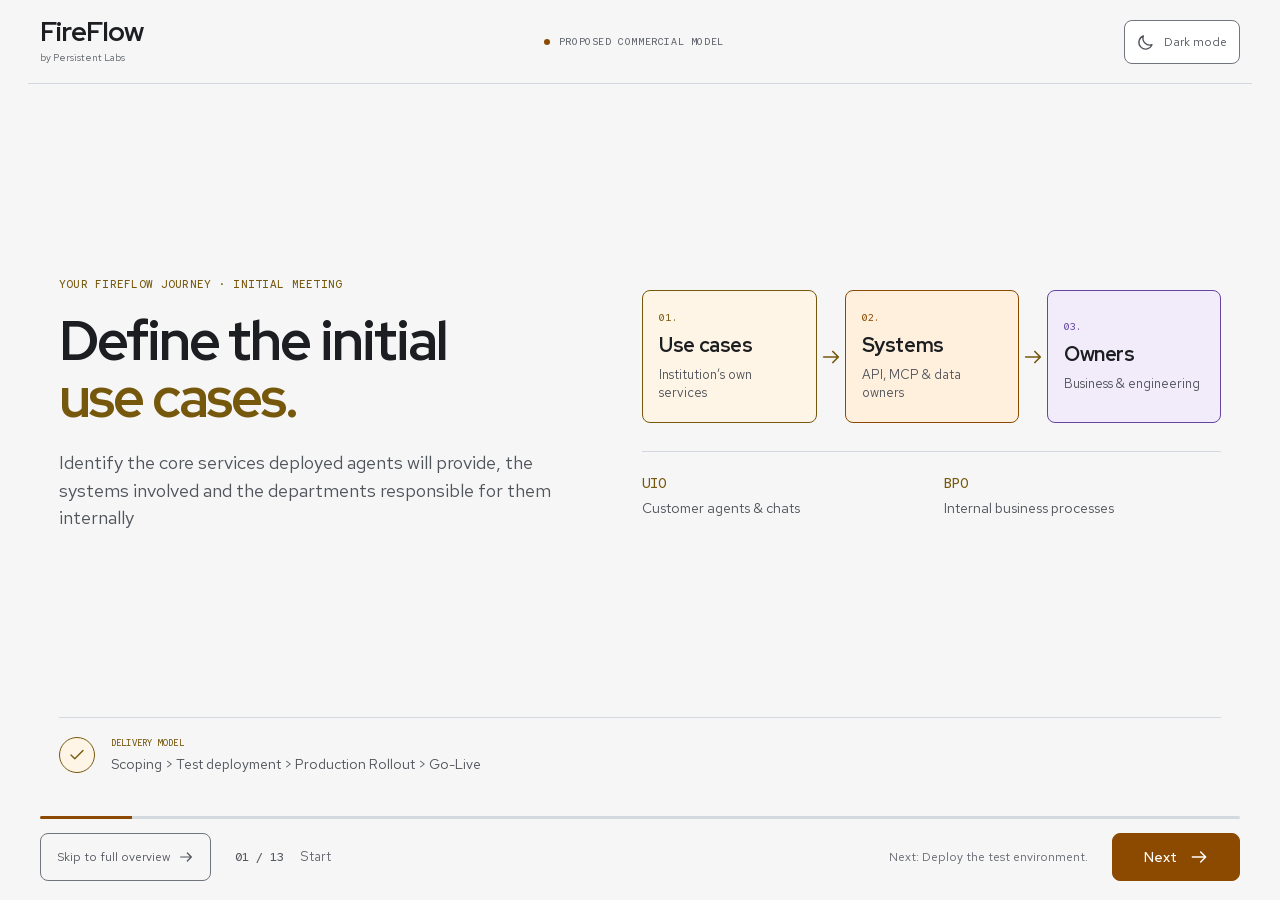
==== commit 876f114f: "Revise slide wording, center pricing cards and add a first-screen overview shortcut" ====
--- a/index.html
+++ b/index.html
@@ -183,6 +183,35 @@
 @media(max-width:1000px) and (orientation:portrait) and (max-height:600px){.summary-grid>div>small{display:none}}
 
 @media(orientation:landscape) and (max-height:540px){.summary-grid>div{padding:7px 10px;gap:4px}}
+
+/* Optional overview shortcut shares the first screen's navigation row. */
+.skip-overview{display:none;align-items:center;justify-content:center;gap:8px;min-height:48px;padding:10px 16px;border:1px solid var(--control);border-radius:8px;color:var(--secondary);font-size:12px;white-space:nowrap}
+.skip-overview .icon{width:16px;height:16px}
+.is-start .skip-overview{display:inline-flex}.is-start #previous{display:none}
+@media(max-width:1000px) and (orientation:portrait){.skip-overview{min-height:44px;padding:8px 10px;font-size:11px}.is-start .position{display:none}.is-start .next{margin-left:auto}}
+@media(orientation:landscape) and (max-height:540px){.skip-overview{min-height:44px;padding:8px 12px;font-size:11px}}
+
+/* Compare model prices on matching baselines; center the worked invoice. */
+.model-choice .price-panel{display:grid;grid-template-rows:auto auto 1fr;text-align:center;align-items:center}
+.model-choice .mini-label{min-height:2.8em;display:flex;align-items:center;justify-content:center}
+.model-choice .price-detail{align-self:start;margin-inline:auto}
+.invoice{grid-template-columns:minmax(0,1fr) auto minmax(0,1fr);text-align:center}
+.invoice>div:not(.invoice-total){align-self:stretch;align-items:center;justify-content:flex-end}
+.invoice .math-sign{justify-self:center}
+.invoice .invoice-total{flex-direction:column;justify-content:center;gap:8px}
+.invoice .invoice-total b{font-size:32px}
+@media(max-width:1000px) and (orientation:portrait){.invoice .invoice-total b{font-size:28px}}
+@media(orientation:landscape) and (max-height:540px){.invoice .invoice-total{gap:4px}.invoice .invoice-total b{font-size:22px}}
+@media(max-width:1000px) and (orientation:portrait) and (max-height:600px){
+ #bpo .choice-origin{display:none}
+ #bpo .model-choice .price-panel{padding:12px 10px}
+ #bpo .model-choice .amount{margin:8px 0}
+ #billing .slide-content{gap:8px}
+ #billing .invoice{padding:12px;gap:10px}
+ #billing .invoice>div:not(.invoice-total){gap:6px}
+ #billing .invoice .invoice-total{flex-direction:row;gap:12px;padding-top:10px}
+ #billing .invoice .invoice-total b{font-size:24px}
+}
 </style></head><body><svg xmlns="http://www.w3.org/2000/svg" style="position:absolute;width:0;height:0;overflow:hidden" aria-hidden="true"><defs>
 <symbol id="arrow" viewBox="0 0 24 24"><path d="M4 12h16m-6-6 6 6-6 6"/></symbol>
 <symbol id="sun" viewBox="0 0 24 24"><circle cx="12" cy="12" r="4"/><path d="M12 2v2m0 16v2M2 12h2m16 0h2M5 5l1.5 1.5m11 11L19 19M5 19l1.5-1.5m11-11L19 5"/></symbol>
@@ -200,8 +229,8 @@
 <symbol id="check" viewBox="0 0 24 24"><path d="m4 12 5 5L20 6"/></symbol>
 </defs></svg><div class="deck-viewport">
 <header class="deck-header"><a class="brand" href="#meeting" aria-label="FireFlow: return to the first screen"><b>FireFlow</b><span>by Persistent Labs</span></a><div class="header-centre"><span class="draft-dot"></span>PROPOSED COMMERCIAL MODEL</div><button class="theme-toggle" id="theme-toggle" type="button" aria-label="Switch to light mode"><svg class="icon" aria-hidden="true"><use href="#sun"/></svg><span>Light mode</span></button></header>
-<main class="deck-stage" id="deck-stage" aria-label="FireFlow client journey"><section class="slide gold " id="meeting" aria-labelledby="title-meeting"><div class="slide-content"><div class="copy"><p class="eyebrow">YOUR FIREFLOW JOURNEY · INITIAL MEETING</p><h1 id="title-meeting" tabindex="-1">Define the initial<br><em>use cases.</em></h1><p class="lead">Identify the core services deployed agents will provide, the systems involved and the departments responsible for them internally</p></div><div class="visual"><div class="opening-flow"><div class="route"><div class="flow-step gold"><span class="step-number">01.</span><b>Use cases</b><span>Institution’s own services</span></div><span class="flow-arrow" aria-hidden="true"><svg class="icon" aria-hidden="true"><use href="#arrow"/></svg></span><div class="flow-step orange"><span class="step-number">02.</span><b>Systems</b><span>APIs & data owners</span></div><span class="flow-arrow" aria-hidden="true"><svg class="icon" aria-hidden="true"><use href="#arrow"/></svg></span><div class="flow-step violet"><span class="step-number">03.</span><b>Owners</b><span>Business & engineering</span></div></div><div class="workload-pair"><p><b>UIO</b><span>Customer agents & chats</span></p><p><b>BPO</b><span>Internal business processes</span></p></div></div></div><div class="gate-line"><span class="gate-icon"><svg class="icon" aria-hidden="true"><use href="#check"/></svg></span><div><span class="mini-label">DELIVERY MODEL</span><p>Scoping &gt; Test deployment &gt; Production Rollout &gt; Go-Live</p></div></div></div></section><section class="slide orange " id="staging" aria-labelledby="title-staging"><div class="slide-content"><div class="copy"><p class="eyebrow">STAGE 1 · SETUP & INTEGRATION</p><h1 id="title-staging" tabindex="-1">Deploy the<br><em>test environment.</em></h1><p class="lead">Persistent Labs deploys staging, trains your teams and scopes the first three agents.</p></div><div class="visual"><div class="price-panel orange"><p class="mini-label">STAGE 1 · ONE-TIME SETUP</p><p class="amount">US$100,000<span></span></p><p class="price-detail">Covers Stage 1. Invoiced at contract signature.</p></div><div class="fee-note"><b>Mock data only.</b><span>No internal API, SDK or production access.</span></div></div><div class="gate-line"><span class="gate-icon"><svg class="icon" aria-hidden="true"><use href="#check"/></svg></span><div><span class="mini-label">NEXT GATE</span><p>Staging ready, teams trained and three agent specifications agreed.</p></div></div></div></section><section class="slide orange " id="integration" aria-labelledby="title-integration"><div class="slide-content"><div class="copy"><p class="eyebrow">STAGE 2 · BUILD & TEST</p><h1 id="title-integration" tabindex="-1">Build and test<br><em>three agents.</em></h1><p class="lead">Persistent Labs builds the agents using one test account and sandbox data. No production APIs or external users.</p></div><div class="visual"><div class="system-flow"><div class="route"><div class="flow-step sky"><span class="step-number">01.</span><b>Set up</b><span>Permissions & budgets</span></div><span class="flow-arrow" aria-hidden="true"><svg class="icon" aria-hidden="true"><use href="#arrow"/></svg></span><div class="flow-step orange"><span class="step-number">02.</span><b>Build</b><span>Three agent flows</span></div><span class="flow-arrow" aria-hidden="true"><svg class="icon" aria-hidden="true"><use href="#arrow"/></svg></span><div class="flow-step mint"><span class="step-number">03.</span><b>Test</b><span>Agreed acceptance cases</span></div></div></div><div class="fee-note"><b>Start with the institution’s services.</b><span>Add partner services where agreed. Stage 2–4 fees are scoped separately.</span></div></div><div class="gate-line"><span class="gate-icon"><svg class="icon" aria-hidden="true"><use href="#check"/></svg></span><div><span class="mini-label">NEXT GATE</span><p>All three agents pass agreed tests; institution teams can edit the flows independently.</p></div></div></div></section><section class="slide sky " id="approval" aria-labelledby="title-approval"><div class="slide-content"><div class="copy"><p class="eyebrow">STAGE 3 · PREPARE PRODUCTION</p><h1 id="title-approval" tabindex="-1">Prepare for<br><em>production access.</em></h1><p class="lead">Both teams prepare for production API access. No real users or production connections at this stage.</p></div><div class="visual"><div class="control-list"><div><svg class="icon" aria-hidden="true"><use href="#shield"/></svg><span><b>Persistent Labs</b><small>User isolation, approvals, limits and logs.</small></span></div><div><svg class="icon" aria-hidden="true"><use href="#activity"/></svg><span><b>Your institution</b><small>APIs, fraud controls and compliance.</small></span></div><div><svg class="icon" aria-hidden="true"><use href="#check"/></svg><span><b>Joint security plan</b><small>Testing, rollback and incident response.</small></span></div></div></div><div class="gate-line"><span class="gate-icon"><svg class="icon" aria-hidden="true"><use href="#check"/></svg></span><div><span class="mini-label">NEXT GATE</span><p>Proceed after the institution approves the plan and both teams test the controls.</p></div></div></div></section><section class="slide sky " id="rollout" aria-labelledby="title-rollout"><div class="slide-content"><div class="copy"><p class="eyebrow">STAGE 4 · LIMITED ROLLOUT</p><h1 id="title-rollout" tabindex="-1">Connect APIs.<br><em>Limit the rollout.</em></h1><p class="lead">Connect production APIs under the approved security plan. Begin with a restricted group of real users.</p></div><div class="visual"><div class="rollout-flow"><div class="route"><div class="flow-step sky"><span class="step-number">01.</span><b>Connect</b><span>Production APIs</span></div><span class="flow-arrow" aria-hidden="true"><svg class="icon" aria-hidden="true"><use href="#arrow"/></svg></span><div class="flow-step orange"><span class="step-number">02.</span><b>Roll out</b><span>Selected real users</span></div><span class="flow-arrow" aria-hidden="true"><svg class="icon" aria-hidden="true"><use href="#arrow"/></svg></span><div class="flow-step mint"><span class="step-number">03.</span><b>Monitor</b><span>Executions & defects</span></div></div></div><div class="fee-note"><b>Keep the emergency stop available.</b><span>Review feedback and adjust approval thresholds and spending limits.</span></div></div><div class="gate-line"><span class="gate-icon"><svg class="icon" aria-hidden="true"><use href="#check"/></svg></span><div><span class="mini-label">NEXT GATE</span><p>Expand after an agreed stable period without critical incidents and compliance review of the audit trail.</p></div></div></div></section><section class="slide mint " id="operation" aria-labelledby="title-operation"><div class="slide-content"><div class="copy"><p class="eyebrow">STAGE 5 · FULL PRODUCTION</p><h1 id="title-operation" tabindex="-1">Move to<br><em>full production.</em></h1><p class="lead">Lift pilot restrictions and scale agent workloads under your institution’s control.</p></div><div class="visual"><div class="price-panel mint"><p class="mini-label">PLATFORM MAINTENANCE</p><p class="amount">US$20,000<span>/month</span></p><p class="price-detail">Six-month minimum, prepaid: US$120,000 at Stage 2. Monthly from month 7.</p></div><div class="ownership-split"><p><b>Your institution</b>Operations, end-user support and compliance.</p><p><b>Persistent Labs</b>Maintenance, updates and agreed incident response.</p></div></div><div class="gate-line"><span class="gate-icon"><svg class="icon" aria-hidden="true"><use href="#check"/></svg></span><div><span class="mini-label">FEE SCOPE</span><p>Maintenance excludes new agent development, infrastructure and model usage.</p></div></div></div></section><section class="slide mint " id="uio" aria-labelledby="title-uio"><div class="slide-content"><div class="copy"><p class="eyebrow">COMPUTE SURCHARGE · UIO</p><h1 id="title-uio" tabindex="-1">Customer agents:<br><em>private models only.</em></h1><p class="lead">UIO (User Intent Orchestration) covers customer agents and chats.</p></div><div class="visual"><div class="model-route"><div class="route"><div class="flow-step sky"><span class="step-number"></span><b>Customers</b><span>Agents & chats</span></div><span class="flow-arrow" aria-hidden="true"><svg class="icon" aria-hidden="true"><use href="#arrow"/></svg></span><div class="flow-step mint"><span class="step-number"></span><b>Private model</b><span>On-premises or private API</span></div></div></div><div class="price-panel mint"><p class="mini-label">SURCHARGE ON PRIVATE INFERENCE</p><p class="amount">25%<span></span></p><p class="price-detail">Hosted by your institution, Persistent Labs or an approved provider.</p></div></div><div class="gate-line"><span class="gate-icon"><svg class="icon" aria-hidden="true"><use href="#check"/></svg></span><div><span class="mini-label">MODEL POLICY</span><p>No frontier-model API access or fallback for UIO.</p></div></div></div></section><section class="slide sky " id="bpo" aria-labelledby="title-bpo"><div class="slide-content"><div class="copy"><p class="eyebrow">COMPUTE SURCHARGE · BPO</p><h1 id="title-bpo" tabindex="-1">Internal processes:<br><em>two model options.</em></h1><p class="lead">BPO (Business Process Orchestration) uses frontier or private models according to task complexity and data sensitivity.</p></div><div class="visual"><div class="choice-origin"><svg class="icon" aria-hidden="true"><use href="#branch"/></svg><span>Select per task</span></div><div class="model-choice"><div class="price-panel sky"><p class="mini-label">FRONTIER MODEL APIs</p><p class="amount">4%<span></span></p><p class="price-detail">OpenAI or Anthropic</p></div><div class="price-panel mint"><p class="mini-label">PRIVATE MODELS</p><p class="amount">25%<span></span></p><p class="price-detail">Institution-approved hosting</p></div></div></div><div class="gate-line"><span class="gate-icon"><svg class="icon" aria-hidden="true"><use href="#check"/></svg></span><div><span class="mini-label">USAGE PRICING</span><p>Apply the surcharge for the model actually used on each task.</p></div></div></div></section><section class="slide orange " id="billing" aria-labelledby="title-billing"><div class="slide-content"><div class="copy"><p class="eyebrow">COMPUTE SURCHARGE · BILLING</p><h1 id="title-billing" tabindex="-1">Calculate the<br><em>monthly surcharge.</em></h1><p class="lead">Apply 4% or 25% to FireFlow inference costs after agreed discounts and credits. Bill monthly in arrears.</p></div><div class="visual"><div class="invoice"><div><span>Example: inference cost</span><b>US$10,000</b></div><span class="math-sign">×</span><div><span>Frontier rate</span><b>4%</b></div><div class="invoice-total"><span>FireFlow surcharge</span><b>US$400</b></div></div><p class="visual-note">If the model provider bills you directly, Persistent Labs invoices only the surcharge.</p></div><div class="gate-line"><span class="gate-icon"><svg class="icon" aria-hidden="true"><use href="#check"/></svg></span><div><span class="mini-label">USAGE BILLING</span><p>Billing starts with the first Stage 4 production workload. Infrastructure costs are excluded.</p></div></div></div></section><section class="slide orange " id="market-rate" aria-labelledby="title-market-rate"><div class="slide-content"><div class="copy"><p class="eyebrow">COMPUTE SURCHARGE · NO TOKEN PRICE</p><h1 id="title-market-rate" tabindex="-1">Models without<br><em>a token price.</em></h1><p class="lead">For self-hosted models or services without token pricing, use the model’s <strong>market rate per million tokens</strong>.</p></div><div class="visual"><div class="formula"><div><b>Tokens used</b><span>÷ 1,000,000</span></div><div><span>×</span><b>Model market rate</b></div><div><span>×</span><b>4% or 25%</b></div><div class="formula-result"><span>=</span><b>FireFlow surcharge</b></div></div><p class="visual-note">Use separate input and output rates where relevant. Agree the benchmark and review dates.</p></div><div class="gate-line"><span class="gate-icon"><svg class="icon" aria-hidden="true"><use href="#check"/></svg></span><div><span class="mini-label">NO DOUBLE BILLING</span><p>The reference amount is not an extra charge for inference or hardware already paid for by the institution.</p></div></div></div></section><section class="slide violet " id="capabilities" aria-labelledby="title-capabilities"><div class="slide-content"><div class="copy"><p class="eyebrow">OPTIONAL PROJECTS · ADD CAPABILITIES</p><h1 id="title-capabilities" tabindex="-1">Add back-office<br><em>access and agents.</em></h1><p class="lead">Commission work beyond the agreed deployment through separately priced projects.</p></div><div class="visual"><div class="service-list"><div><span class="service-number">01.</span><p><b>Back-office MCP access</b><span>Expose approved data and actions to agents.</span></p></div><div><span class="service-number">02.</span><p><b>New connectors and agents</b><span>Build integrations and custom UIO/BPO workflows.</span></p></div><div><span class="service-number">03.</span><p><b>Testing, migration and training</b><span>Evaluate agents, migrate workflows and train teams.</span></p></div></div></div><div class="gate-line"><span class="gate-icon"><svg class="icon" aria-hidden="true"><use href="#check"/></svg></span><div><span class="mini-label">PROJECT FEES</span><p>Each project has its own scope, price and acceptance criteria. Maintenance remains separate.</p></div></div></div></section><section class="slide violet " id="projects" aria-labelledby="title-projects"><div class="slide-content"><div class="copy"><p class="eyebrow">OPTIONAL PROJECTS · DELIVERY</p><h1 id="title-projects" tabindex="-1">Project delivery<br><em>and acceptance.</em></h1><p class="lead">A statement of work sets deliverables, access, fees and acceptance tests.</p></div><div class="visual"><div class="project-route"><div class="route"><div class="flow-step violet"><span class="step-number">01.</span><b>Scope</b><span>Deliverables, fees & tests</span></div><span class="flow-arrow" aria-hidden="true"><svg class="icon" aria-hidden="true"><use href="#arrow"/></svg></span><div class="flow-step violet"><span class="step-number">02.</span><b>Build</b><span>Implement & evaluate</span></div><span class="flow-arrow" aria-hidden="true"><svg class="icon" aria-hidden="true"><use href="#arrow"/></svg></span><div class="flow-step mint"><span class="step-number">03.</span><b>Accept</b><span>Institution sign-off</span></div></div><div class="return-path"><svg class="icon" aria-hidden="true"><use href="#arrow"/></svg><span>Accepted additions return to production.</span></div></div><p class="visual-note">Fixed fees or capped time and materials. Test against the agreed acceptance criteria.</p></div><div class="gate-line"><span class="gate-icon"><svg class="icon" aria-hidden="true"><use href="#check"/></svg></span><div><span class="mini-label">RELEASE REQUIREMENTS</span><p>Agree support, capacity and usage changes before release.</p></div></div></div></section><section class="slide orange summary-slide" id="overview" aria-labelledby="title-overview"><div class="slide-content"><div class="copy"><p class="eyebrow">THE COMPLETE COMMERCIAL MODEL</p><h1 id="title-overview" tabindex="-1">The four<br><em>fee components.</em></h1><p class="lead">One-time setup, ongoing maintenance, inference surcharges and separately scoped projects.</p></div><div class="visual"><div class="summary-grid"><div class="orange"><span>1. Setup & integration</span><b>US$100,000</b><small>Stage 1; Stages 2–4 quoted separately</small></div><div class="mint"><span>2. Maintenance</span><b>US$20,000<small>/mo</small></b><small>US$120,000 prepaid at Stage 2</small></div><div class="sky"><span>3. Compute surcharge</span><b>4% / 25%</b><small>Frontier / private inference</small></div><div class="violet"><span>4. Optional projects</span><b>Project fees</b><small>Quoted in a statement of work</small></div></div><div class="overview-links"><a class="primary-link" href="overview.html">Open full overview <svg class="icon" aria-hidden="true"><use href="#arrow"/></svg></a><a href="detailed.html">Detailed plan <svg class="icon" aria-hidden="true"><use href="#launch"/></svg></a><a href="FireFlow_Overview.pdf" download>One-page PDF <svg class="icon" aria-hidden="true"><use href="#download"/></svg></a></div></div><div class="gate-line"><span class="gate-icon"><svg class="icon" aria-hidden="true"><use href="#check"/></svg></span><div><span class="mini-label">PROPOSED TERMS</span><p>US dollars; taxes excluded. Final fees, scope and support commitments are agreed in the contract.</p></div></div></div></section></main>
-<footer class="deck-footer"><div class="progress-track" role="progressbar" aria-label="Journey progress" aria-valuemin="1" aria-valuemax="13" aria-valuenow="1"><span id="progress-fill"></span></div><div class="navigation"><button class="previous" id="previous" type="button" aria-label="Previous screen"><svg class="icon" aria-hidden="true"><use href="#arrow"/></svg><span>Back</span></button><div class="position"><span id="position-number">01 / 13</span><span id="chapter-name">Start</span></div><p id="next-topic" class="next-topic">Next: establish staging</p><button class="next" id="next" type="button"><span id="next-label">Next</span><svg class="icon" aria-hidden="true"><use href="#arrow"/></svg></button></div></footer></div><p id="announcement" class="sr-only" role="status" aria-live="polite"></p><noscript><div class="no-script"><p>This guided view needs JavaScript.</p><a href="overview.html">Open the complete overview</a></div></noscript><script id="slide-data" type="application/json">[{"id": "meeting", "chapter": "Start", "title": "Define the initial use cases."}, {"id": "staging", "chapter": "Deploy", "title": "Deploy the test environment."}, {"id": "integration", "chapter": "Deploy", "title": "Build and test three agents."}, {"id": "approval", "chapter": "Deploy", "title": "Prepare for production access."}, {"id": "rollout", "chapter": "Deploy", "title": "Connect APIs. Limit the rollout."}, {"id": "operation", "chapter": "Operate", "title": "Move to full production."}, {"id": "uio", "chapter": "Usage", "title": "Customer agents: private models only."}, {"id": "bpo", "chapter": "Usage", "title": "Internal processes: two model options."}, {"id": "billing", "chapter": "Usage", "title": "Calculate the monthly surcharge."}, {"id": "market-rate", "chapter": "Usage", "title": "Models without a token price."}, {"id": "capabilities", "chapter": "Extend", "title": "Add back-office access and agents."}, {"id": "projects", "chapter": "Extend", "title": "Project delivery and acceptance."}, {"id": "overview", "chapter": "Overview", "title": "The four fee components."}]</script><script>/* === Linear journey navigation: buttons, keyboard, swipe and browser history === */
+<main class="deck-stage" id="deck-stage" aria-label="FireFlow client journey"><section class="slide gold " id="meeting" aria-labelledby="title-meeting"><div class="slide-content"><div class="copy"><p class="eyebrow">YOUR FIREFLOW JOURNEY · INITIAL MEETING</p><h1 id="title-meeting" tabindex="-1">Define the initial<br><em>use cases.</em></h1><p class="lead">Identify the core services deployed agents will provide, the systems involved and the departments responsible for them internally</p></div><div class="visual"><div class="opening-flow"><div class="route"><div class="flow-step gold"><span class="step-number">01.</span><b>Use cases</b><span>Institution’s own services</span></div><span class="flow-arrow" aria-hidden="true"><svg class="icon" aria-hidden="true"><use href="#arrow"/></svg></span><div class="flow-step orange"><span class="step-number">02.</span><b>Systems</b><span>API, MCP & data owners</span></div><span class="flow-arrow" aria-hidden="true"><svg class="icon" aria-hidden="true"><use href="#arrow"/></svg></span><div class="flow-step violet"><span class="step-number">03.</span><b>Owners</b><span>Business & engineering</span></div></div><div class="workload-pair"><p><b>UIO</b><span>Customer agents & chats</span></p><p><b>BPO</b><span>Internal business processes</span></p></div></div></div><div class="gate-line"><span class="gate-icon"><svg class="icon" aria-hidden="true"><use href="#check"/></svg></span><div><span class="mini-label">DELIVERY MODEL</span><p>Scoping &gt; Test deployment &gt; Production Rollout &gt; Go-Live</p></div></div></div></section><section class="slide orange " id="staging" aria-labelledby="title-staging"><div class="slide-content"><div class="copy"><p class="eyebrow">STAGE 1 · SETUP & INTEGRATION</p><h1 id="title-staging" tabindex="-1">Deploy the<br><em>test environment.</em></h1><p class="lead">Persistent Labs deploys staging, trains your teams and scopes the first three agents.</p></div><div class="visual"><div class="price-panel orange"><p class="mini-label">STAGE 1 · ONE-TIME SETUP</p><p class="amount">$100,000<span></span></p><p class="price-detail">Covers Stage 1. Invoiced at contract signature.</p></div><div class="fee-note"><b>Isolated sandbox</b><span>No internal API, SDK or production access.</span></div></div><div class="gate-line"><span class="gate-icon"><svg class="icon" aria-hidden="true"><use href="#check"/></svg></span><div><span class="mini-label">NEXT GATE</span><p>Staging ready, teams trained and three agent specifications agreed.</p></div></div></div></section><section class="slide orange " id="integration" aria-labelledby="title-integration"><div class="slide-content"><div class="copy"><p class="eyebrow">STAGE 2 · BUILD & TEST</p><h1 id="title-integration" tabindex="-1">Build and test<br><em>scoped agents.</em></h1><p class="lead">Persistent Labs builds the agents using one test account and sandbox data. No production APIs or external users.</p></div><div class="visual"><div class="system-flow"><div class="route"><div class="flow-step sky"><span class="step-number">01.</span><b>Set up</b><span>Permissions & budgets</span></div><span class="flow-arrow" aria-hidden="true"><svg class="icon" aria-hidden="true"><use href="#arrow"/></svg></span><div class="flow-step orange"><span class="step-number">02.</span><b>Build</b><span>Core agent flows</span></div><span class="flow-arrow" aria-hidden="true"><svg class="icon" aria-hidden="true"><use href="#arrow"/></svg></span><div class="flow-step mint"><span class="step-number">03.</span><b>Test</b><span>Agreed acceptance cases</span></div></div></div><div class="fee-note"><b>Start with the institution’s services.</b><span>Add partner services where agreed. Stage 2–4 fees are scoped separately.</span></div></div><div class="gate-line"><span class="gate-icon"><svg class="icon" aria-hidden="true"><use href="#check"/></svg></span><div><span class="mini-label">NEXT GATE</span><p>All scoped agents pass agreed tests; institution teams can edit the flows independently.</p></div></div></div></section><section class="slide sky " id="approval" aria-labelledby="title-approval"><div class="slide-content"><div class="copy"><p class="eyebrow">STAGE 3 · PREPARE PRODUCTION</p><h1 id="title-approval" tabindex="-1">Prepare for<br><em>production access.</em></h1><p class="lead">Both teams prepare integration and production API, MCP and other needed access.</p></div><div class="visual"><div class="control-list"><div><svg class="icon" aria-hidden="true"><use href="#shield"/></svg><span><b>Persistent Labs</b><small>User isolation, approvals, limits and logs.</small></span></div><div><svg class="icon" aria-hidden="true"><use href="#activity"/></svg><span><b>Your institution</b><small>APIs, fraud controls and compliance.</small></span></div><div><svg class="icon" aria-hidden="true"><use href="#check"/></svg><span><b>Joint security plan</b><small>Testing, rollback and incident response.</small></span></div></div></div><div class="gate-line"><span class="gate-icon"><svg class="icon" aria-hidden="true"><use href="#check"/></svg></span><div><span class="mini-label">NEXT GATE</span><p>Proceed after the institution approves the plan and both teams test the controls.</p></div></div></div></section><section class="slide sky " id="rollout" aria-labelledby="title-rollout"><div class="slide-content"><div class="copy"><p class="eyebrow">STAGE 4 · LIMITED ROLLOUT</p><h1 id="title-rollout" tabindex="-1">Connect APIs.<br><em>Limit the rollout.</em></h1><p class="lead">Connect production APIs under the approved security plan. Begin with a restricted group of real users.</p></div><div class="visual"><div class="rollout-flow"><div class="route"><div class="flow-step sky"><span class="step-number">01.</span><b>Connect</b><span>Production APIs</span></div><span class="flow-arrow" aria-hidden="true"><svg class="icon" aria-hidden="true"><use href="#arrow"/></svg></span><div class="flow-step orange"><span class="step-number">02.</span><b>Roll out</b><span>Selected real users</span></div><span class="flow-arrow" aria-hidden="true"><svg class="icon" aria-hidden="true"><use href="#arrow"/></svg></span><div class="flow-step mint"><span class="step-number">03.</span><b>Monitor</b><span>Executions & defects</span></div></div></div><div class="fee-note"><b>Keep the emergency stop available.</b><span>Review feedback and adjust approval thresholds and spending limits.</span></div></div><div class="gate-line"><span class="gate-icon"><svg class="icon" aria-hidden="true"><use href="#check"/></svg></span><div><span class="mini-label">NEXT GATE</span><p>Expand after an agreed stable period without critical incidents and compliance review of the audit trail.</p></div></div></div></section><section class="slide mint " id="operation" aria-labelledby="title-operation"><div class="slide-content"><div class="copy"><p class="eyebrow">STAGE 5 · FULL PRODUCTION</p><h1 id="title-operation" tabindex="-1">Move to<br><em>full production.</em></h1><p class="lead">Lift pilot restrictions and scale agent workloads under your institution’s control.</p></div><div class="visual"><div class="price-panel mint"><p class="mini-label">PLATFORM MAINTENANCE</p><p class="amount">$20,000<span>/month</span></p><p class="price-detail">Six-month minimum, prepaid: $120,000 at Stage 2. Monthly from month 7.</p></div><div class="ownership-split"><p><b>Your institution</b>Operations, end-user support and compliance.</p><p><b>Persistent Labs</b>Maintenance, updates and agreed incident response.</p></div></div><div class="gate-line"><span class="gate-icon"><svg class="icon" aria-hidden="true"><use href="#check"/></svg></span><div><span class="mini-label">FEE SCOPE</span><p>Maintenance excludes new agent development, infrastructure and model usage.</p></div></div></div></section><section class="slide mint " id="uio" aria-labelledby="title-uio"><div class="slide-content"><div class="copy"><p class="eyebrow">COMPUTE SURCHARGE · UIO</p><h1 id="title-uio" tabindex="-1">Customer agents:<br><em>private models only.</em></h1><p class="lead">UIO (User Intent Orchestration) covers customer agents and chats.</p></div><div class="visual"><div class="model-route"><div class="route"><div class="flow-step sky"><span class="step-number"></span><b>Customers</b><span>Agents & chats</span></div><span class="flow-arrow" aria-hidden="true"><svg class="icon" aria-hidden="true"><use href="#arrow"/></svg></span><div class="flow-step mint"><span class="step-number"></span><b>Private model</b><span>On-premises or private API</span></div></div></div><div class="price-panel mint"><p class="mini-label">SURCHARGE ON PRIVATE INFERENCE</p><p class="amount">25%<span></span></p><p class="price-detail">Hosted by your institution, Persistent Labs or an approved provider.</p></div></div><div class="gate-line"><span class="gate-icon"><svg class="icon" aria-hidden="true"><use href="#check"/></svg></span><div><span class="mini-label">MODEL POLICY</span><p>No frontier-model API access or fallback for UIO.</p></div></div></div></section><section class="slide sky " id="bpo" aria-labelledby="title-bpo"><div class="slide-content"><div class="copy"><p class="eyebrow">COMPUTE SURCHARGE · BPO</p><h1 id="title-bpo" tabindex="-1">Internal processes:<br><em>two model options.</em></h1><p class="lead">BPO (Business Process Orchestration) uses frontier or private models according to task complexity and data sensitivity.</p></div><div class="visual"><div class="choice-origin"><svg class="icon" aria-hidden="true"><use href="#branch"/></svg><span>Select per task</span></div><div class="model-choice"><div class="price-panel sky"><p class="mini-label">FRONTIER MODEL APIs</p><p class="amount">4%<span></span></p><p class="price-detail">i.e. OpenAI, Anthropic or other closed source models</p></div><div class="price-panel mint"><p class="mini-label">PRIVATE MODELS</p><p class="amount">25%<span></span></p><p class="price-detail">Institution-hosted or 3rd party hosted private inference.</p></div></div></div><div class="gate-line"><span class="gate-icon"><svg class="icon" aria-hidden="true"><use href="#check"/></svg></span><div><span class="mini-label">USAGE PRICING</span><p>Apply the surcharge for the model actually used on each task.</p></div></div></div></section><section class="slide orange " id="billing" aria-labelledby="title-billing"><div class="slide-content"><div class="copy"><p class="eyebrow">COMPUTE SURCHARGE · BILLING</p><h1 id="title-billing" tabindex="-1">Calculate the<br><em>monthly surcharge.</em></h1><p class="lead">Apply 4% or 25% to FireFlow inference costs after agreed discounts and credits. Bill monthly in arrears.</p></div><div class="visual"><div class="invoice"><div><span>Example: inference cost</span><b>$10,000</b></div><span class="math-sign">×</span><div><span>Frontier rate</span><b>4%</b></div><div class="invoice-total"><span>FireFlow surcharge</span><b>$400</b></div></div><p class="visual-note">If the model provider bills you directly, Persistent Labs invoices only the surcharge.</p></div><div class="gate-line"><span class="gate-icon"><svg class="icon" aria-hidden="true"><use href="#check"/></svg></span><div><span class="mini-label">USAGE BILLING</span><p>Billing starts with the first Stage 4 production workload. Infrastructure costs are excluded.</p></div></div></div></section><section class="slide orange " id="market-rate" aria-labelledby="title-market-rate"><div class="slide-content"><div class="copy"><p class="eyebrow">COMPUTE SURCHARGE · NO TOKEN PRICE</p><h1 id="title-market-rate" tabindex="-1">Models without<br><em>a token price.</em></h1><p class="lead">For self-hosted models or services without token pricing, use the model’s <strong>market rate per million tokens</strong>.</p></div><div class="visual"><div class="formula"><div><b>Tokens used</b><span>÷ 1,000,000</span></div><div><span>×</span><b>Model market rate</b></div><div><span>×</span><b>25%</b></div><div class="formula-result"><span>=</span><b>FireFlow surcharge</b></div></div><p class="visual-note">Use separate input and output rates where relevant. Agree the benchmark and review dates.</p></div><div class="gate-line"><span class="gate-icon"><svg class="icon" aria-hidden="true"><use href="#check"/></svg></span><div><span class="mini-label">NO DOUBLE BILLING</span><p>The reference amount is not an extra charge for inference or hardware already paid for by the institution.</p></div></div></div></section><section class="slide violet " id="capabilities" aria-labelledby="title-capabilities"><div class="slide-content"><div class="copy"><p class="eyebrow">OPTIONAL PROJECTS · ADD CAPABILITIES</p><h1 id="title-capabilities" tabindex="-1">Add back-office<br><em>access and agents.</em></h1><p class="lead">Commission work beyond the agreed deployment through separately priced projects.</p></div><div class="visual"><div class="service-list"><div><span class="service-number">01.</span><p><b>Back-office MCP access</b><span>Expose approved data and actions to agents.</span></p></div><div><span class="service-number">02.</span><p><b>New connectors and agents</b><span>Build integrations and custom UIO/BPO workflows.</span></p></div><div><span class="service-number">03.</span><p><b>Testing, migration and training</b><span>Evaluate agents, migrate workflows and train teams.</span></p></div></div></div><div class="gate-line"><span class="gate-icon"><svg class="icon" aria-hidden="true"><use href="#check"/></svg></span><div><span class="mini-label">PROJECT FEES</span><p>Each project has its own scope, price and acceptance criteria. Maintenance remains separate.</p></div></div></div></section><section class="slide violet " id="projects" aria-labelledby="title-projects"><div class="slide-content"><div class="copy"><p class="eyebrow">OPTIONAL PROJECTS · DELIVERY</p><h1 id="title-projects" tabindex="-1">Project delivery<br><em>and acceptance.</em></h1><p class="lead">A statement of work sets deliverables, access, fees and acceptance tests.</p></div><div class="visual"><div class="project-route"><div class="route"><div class="flow-step violet"><span class="step-number">01.</span><b>Scope</b><span>Deliverables, fees & tests</span></div><span class="flow-arrow" aria-hidden="true"><svg class="icon" aria-hidden="true"><use href="#arrow"/></svg></span><div class="flow-step violet"><span class="step-number">02.</span><b>Build</b><span>Implement & evaluate</span></div><span class="flow-arrow" aria-hidden="true"><svg class="icon" aria-hidden="true"><use href="#arrow"/></svg></span><div class="flow-step mint"><span class="step-number">03.</span><b>Accept</b><span>Institution sign-off</span></div></div><div class="return-path"><svg class="icon" aria-hidden="true"><use href="#arrow"/></svg><span>Accepted additions return to production.</span></div></div><p class="visual-note">Fixed fees or capped time and materials. Test against the agreed acceptance criteria.</p></div><div class="gate-line"><span class="gate-icon"><svg class="icon" aria-hidden="true"><use href="#check"/></svg></span><div><span class="mini-label">RELEASE REQUIREMENTS</span><p>Agree to support, capacity and usage change benchmarks before release.</p></div></div></div></section><section class="slide orange summary-slide" id="overview" aria-labelledby="title-overview"><div class="slide-content"><div class="copy"><p class="eyebrow">THE COMPLETE COMMERCIAL MODEL</p><h1 id="title-overview" tabindex="-1">The four<br><em>fee components.</em></h1><p class="lead">One-time setup, ongoing maintenance, inference surcharges and separately scoped projects.</p></div><div class="visual"><div class="summary-grid"><div class="orange"><span>1. Setup & integration</span><b>$100,000</b><small>Stage 1; Stages 2–4 quoted separately</small></div><div class="mint"><span>2. Maintenance</span><b>$20,000<small>/mo</small></b><small>$120,000 prepaid at Stage 2</small></div><div class="sky"><span>3. Compute surcharge</span><b>4% / 25%</b><small>Frontier / private inference</small></div><div class="violet"><span>4. Optional projects</span><b>Project fees</b><small>Quoted in a statement of work</small></div></div><div class="overview-links"><a class="primary-link" href="overview.html">Open full overview <svg class="icon" aria-hidden="true"><use href="#arrow"/></svg></a><a href="detailed.html">Detailed plan <svg class="icon" aria-hidden="true"><use href="#launch"/></svg></a><a href="FireFlow_Overview.pdf" download>One-page PDF <svg class="icon" aria-hidden="true"><use href="#download"/></svg></a></div></div><div class="gate-line"><span class="gate-icon"><svg class="icon" aria-hidden="true"><use href="#check"/></svg></span><div><span class="mini-label">PROPOSED TERMS</span><p>US dollars; taxes excluded. Final fees, scope and support commitments are agreed in the contract.</p></div></div></div></section></main>
+<footer class="deck-footer"><div class="progress-track" role="progressbar" aria-label="Journey progress" aria-valuemin="1" aria-valuemax="13" aria-valuenow="1"><span id="progress-fill"></span></div><div class="navigation"><a class="skip-overview" href="overview.html">Skip to full overview <svg class="icon" aria-hidden="true"><use href="#arrow"/></svg></a><button class="previous" id="previous" type="button" aria-label="Previous screen"><svg class="icon" aria-hidden="true"><use href="#arrow"/></svg><span>Back</span></button><div class="position"><span id="position-number">01 / 13</span><span id="chapter-name">Start</span></div><p id="next-topic" class="next-topic">Next: establish staging</p><button class="next" id="next" type="button"><span id="next-label">Next</span><svg class="icon" aria-hidden="true"><use href="#arrow"/></svg></button></div></footer></div><p id="announcement" class="sr-only" role="status" aria-live="polite"></p><noscript><div class="no-script"><p>This guided view needs JavaScript.</p><a href="overview.html">Open the complete overview</a></div></noscript><script id="slide-data" type="application/json">[{"id": "meeting", "chapter": "Start", "title": "Define the initial use cases."}, {"id": "staging", "chapter": "Deploy", "title": "Deploy the test environment."}, {"id": "integration", "chapter": "Deploy", "title": "Build and test scoped agents."}, {"id": "approval", "chapter": "Deploy", "title": "Prepare for production access."}, {"id": "rollout", "chapter": "Deploy", "title": "Connect APIs. Limit the rollout."}, {"id": "operation", "chapter": "Operate", "title": "Move to full production."}, {"id": "uio", "chapter": "Usage", "title": "Customer agents: private models only."}, {"id": "bpo", "chapter": "Usage", "title": "Internal processes: two model options."}, {"id": "billing", "chapter": "Usage", "title": "Calculate the monthly surcharge."}, {"id": "market-rate", "chapter": "Usage", "title": "Models without a token price."}, {"id": "capabilities", "chapter": "Extend", "title": "Add back-office access and agents."}, {"id": "projects", "chapter": "Extend", "title": "Project delivery and acceptance."}, {"id": "overview", "chapter": "Overview", "title": "The four fee components."}]</script><script>/* === Linear journey navigation: buttons, keyboard, swipe and browser history === */
 (() => {
  'use strict';
  const data=JSON.parse(document.getElementById('slide-data').textContent),slides=[...document.querySelectorAll('.slide')];
@@ -209,6 +238,7 @@
  const next=document.getElementById('next'),previous=document.getElementById('previous');
  function show(index,{focus=false,history=false}={}){
   current=Math.max(0,Math.min(slides.length-1,index));
+  document.querySelector('.deck-viewport').classList.toggle('is-start',current===0);
   slides.forEach((slide,i)=>{slide.classList.toggle('active',i===current);slide.setAttribute('aria-hidden',String(i!==current));slide.inert=i!==current;});
   previous.disabled=current===0;next.classList.toggle('restart',current===slides.length-1);
   document.getElementById('position-number').textContent=String(current+1).padStart(2,'0')+' / '+slides.length;
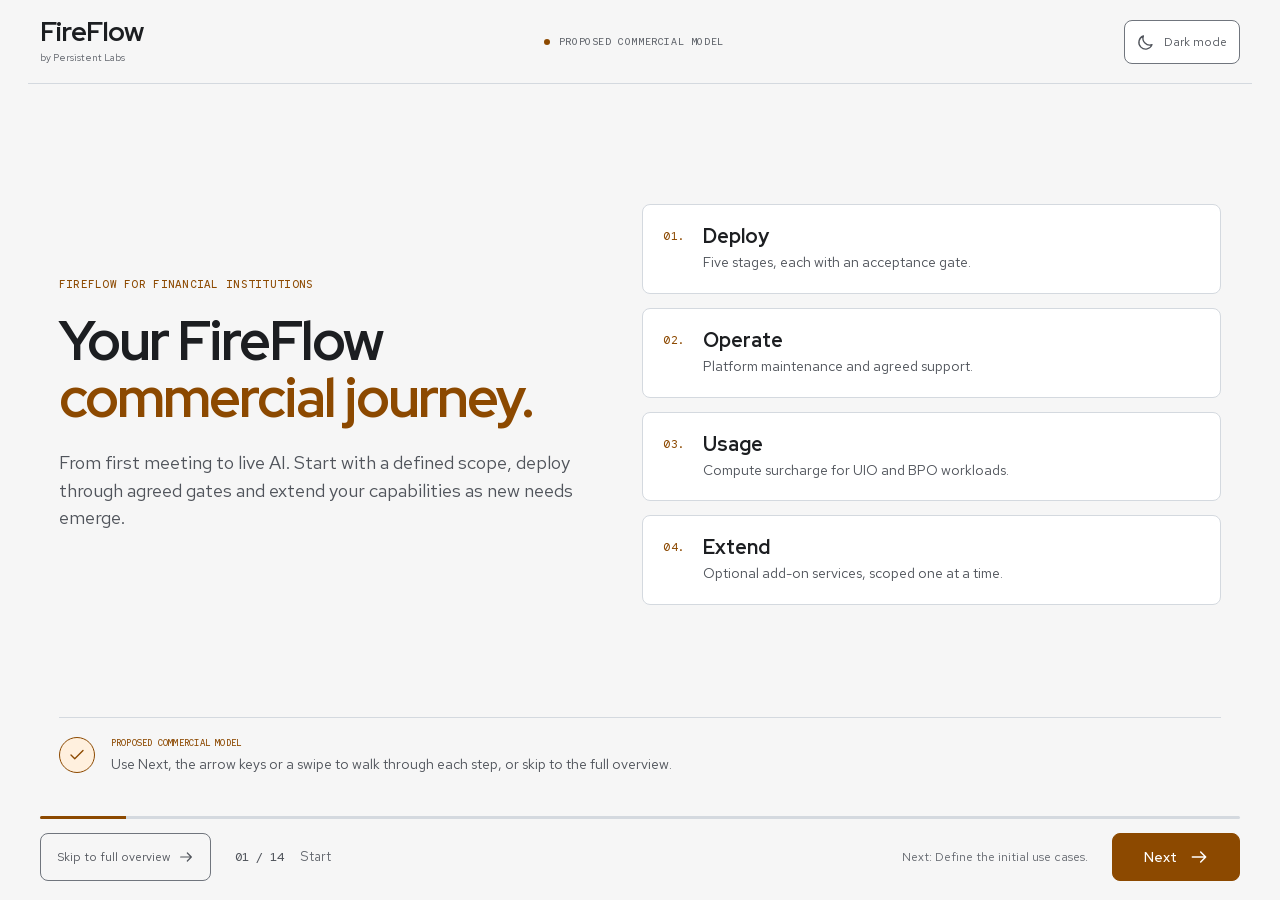
==== commit 9c427631: "Publish commercial journey v2: title slide, covered Stages 2-4 and renamed components Adds the new t" ====
--- a/index.html
+++ b/index.html
@@ -1,4 +1,4 @@
-<!doctype html><html lang="en" data-theme="dark"><head><meta charset="utf-8"><meta name="viewport" content="width=device-width, initial-scale=1"><title>FireFlow | A guided client journey</title><meta name="description" content="Explore the FireFlow client journey, one screen at a time. From initial meeting and deployment to usage pricing and optional projects."><script>try{document.documentElement.dataset.theme=localStorage.getItem('fireflow-theme')||(matchMedia('(prefers-color-scheme:dark)').matches?'dark':'light')}catch(e){document.documentElement.dataset.theme='dark'}</script><style>@font-face{font-family:'Red Hat Text';src:url([data-uri]) format('woff2');font-weight:300 900;font-display:block}
+<!doctype html><html lang="en" data-theme="dark"><head><meta charset="utf-8"><meta name="viewport" content="width=device-width, initial-scale=1"><title>FireFlow | A guided client journey</title><meta name="description" content="Explore the FireFlow client journey, one screen at a time. From initial meeting and deployment to usage pricing and optional add-on services."><script>try{document.documentElement.dataset.theme=localStorage.getItem('fireflow-theme')||(matchMedia('(prefers-color-scheme:dark)').matches?'dark':'light')}catch(e){document.documentElement.dataset.theme='dark'}</script><style>@font-face{font-family:'Red Hat Text';src:url([data-uri]) format('woff2');font-weight:300 900;font-display:block}
 @font-face{font-family:'Red Hat Display';src:url([data-uri]) format('woff2');font-weight:300 900;font-display:block}
 @font-face{font-family:'Red Hat Mono';src:url([data-uri]) format('woff2');font-weight:300 900;font-display:block}
 /* ===========================================
@@ -228,9 +228,9 @@
 <symbol id="code" viewBox="0 0 24 24"><path d="m8 6-6 6 6 6m8-12 6 6-6 6M14 3l-4 18"/></symbol>
 <symbol id="check" viewBox="0 0 24 24"><path d="m4 12 5 5L20 6"/></symbol>
 </defs></svg><div class="deck-viewport">
-<header class="deck-header"><a class="brand" href="#meeting" aria-label="FireFlow: return to the first screen"><b>FireFlow</b><span>by Persistent Labs</span></a><div class="header-centre"><span class="draft-dot"></span>PROPOSED COMMERCIAL MODEL</div><button class="theme-toggle" id="theme-toggle" type="button" aria-label="Switch to light mode"><svg class="icon" aria-hidden="true"><use href="#sun"/></svg><span>Light mode</span></button></header>
-<main class="deck-stage" id="deck-stage" aria-label="FireFlow client journey"><section class="slide gold " id="meeting" aria-labelledby="title-meeting"><div class="slide-content"><div class="copy"><p class="eyebrow">YOUR FIREFLOW JOURNEY · INITIAL MEETING</p><h1 id="title-meeting" tabindex="-1">Define the initial<br><em>use cases.</em></h1><p class="lead">Identify the core services deployed agents will provide, the systems involved and the departments responsible for them internally</p></div><div class="visual"><div class="opening-flow"><div class="route"><div class="flow-step gold"><span class="step-number">01.</span><b>Use cases</b><span>Institution’s own services</span></div><span class="flow-arrow" aria-hidden="true"><svg class="icon" aria-hidden="true"><use href="#arrow"/></svg></span><div class="flow-step orange"><span class="step-number">02.</span><b>Systems</b><span>API, MCP & data owners</span></div><span class="flow-arrow" aria-hidden="true"><svg class="icon" aria-hidden="true"><use href="#arrow"/></svg></span><div class="flow-step violet"><span class="step-number">03.</span><b>Owners</b><span>Business & engineering</span></div></div><div class="workload-pair"><p><b>UIO</b><span>Customer agents & chats</span></p><p><b>BPO</b><span>Internal business processes</span></p></div></div></div><div class="gate-line"><span class="gate-icon"><svg class="icon" aria-hidden="true"><use href="#check"/></svg></span><div><span class="mini-label">DELIVERY MODEL</span><p>Scoping &gt; Test deployment &gt; Production Rollout &gt; Go-Live</p></div></div></div></section><section class="slide orange " id="staging" aria-labelledby="title-staging"><div class="slide-content"><div class="copy"><p class="eyebrow">STAGE 1 · SETUP & INTEGRATION</p><h1 id="title-staging" tabindex="-1">Deploy the<br><em>test environment.</em></h1><p class="lead">Persistent Labs deploys staging, trains your teams and scopes the first three agents.</p></div><div class="visual"><div class="price-panel orange"><p class="mini-label">STAGE 1 · ONE-TIME SETUP</p><p class="amount">$100,000<span></span></p><p class="price-detail">Covers Stage 1. Invoiced at contract signature.</p></div><div class="fee-note"><b>Isolated sandbox</b><span>No internal API, SDK or production access.</span></div></div><div class="gate-line"><span class="gate-icon"><svg class="icon" aria-hidden="true"><use href="#check"/></svg></span><div><span class="mini-label">NEXT GATE</span><p>Staging ready, teams trained and three agent specifications agreed.</p></div></div></div></section><section class="slide orange " id="integration" aria-labelledby="title-integration"><div class="slide-content"><div class="copy"><p class="eyebrow">STAGE 2 · BUILD & TEST</p><h1 id="title-integration" tabindex="-1">Build and test<br><em>scoped agents.</em></h1><p class="lead">Persistent Labs builds the agents using one test account and sandbox data. No production APIs or external users.</p></div><div class="visual"><div class="system-flow"><div class="route"><div class="flow-step sky"><span class="step-number">01.</span><b>Set up</b><span>Permissions & budgets</span></div><span class="flow-arrow" aria-hidden="true"><svg class="icon" aria-hidden="true"><use href="#arrow"/></svg></span><div class="flow-step orange"><span class="step-number">02.</span><b>Build</b><span>Core agent flows</span></div><span class="flow-arrow" aria-hidden="true"><svg class="icon" aria-hidden="true"><use href="#arrow"/></svg></span><div class="flow-step mint"><span class="step-number">03.</span><b>Test</b><span>Agreed acceptance cases</span></div></div></div><div class="fee-note"><b>Start with the institution’s services.</b><span>Add partner services where agreed. Stage 2–4 fees are scoped separately.</span></div></div><div class="gate-line"><span class="gate-icon"><svg class="icon" aria-hidden="true"><use href="#check"/></svg></span><div><span class="mini-label">NEXT GATE</span><p>All scoped agents pass agreed tests; institution teams can edit the flows independently.</p></div></div></div></section><section class="slide sky " id="approval" aria-labelledby="title-approval"><div class="slide-content"><div class="copy"><p class="eyebrow">STAGE 3 · PREPARE PRODUCTION</p><h1 id="title-approval" tabindex="-1">Prepare for<br><em>production access.</em></h1><p class="lead">Both teams prepare integration and production API, MCP and other needed access.</p></div><div class="visual"><div class="control-list"><div><svg class="icon" aria-hidden="true"><use href="#shield"/></svg><span><b>Persistent Labs</b><small>User isolation, approvals, limits and logs.</small></span></div><div><svg class="icon" aria-hidden="true"><use href="#activity"/></svg><span><b>Your institution</b><small>APIs, fraud controls and compliance.</small></span></div><div><svg class="icon" aria-hidden="true"><use href="#check"/></svg><span><b>Joint security plan</b><small>Testing, rollback and incident response.</small></span></div></div></div><div class="gate-line"><span class="gate-icon"><svg class="icon" aria-hidden="true"><use href="#check"/></svg></span><div><span class="mini-label">NEXT GATE</span><p>Proceed after the institution approves the plan and both teams test the controls.</p></div></div></div></section><section class="slide sky " id="rollout" aria-labelledby="title-rollout"><div class="slide-content"><div class="copy"><p class="eyebrow">STAGE 4 · LIMITED ROLLOUT</p><h1 id="title-rollout" tabindex="-1">Connect APIs.<br><em>Limit the rollout.</em></h1><p class="lead">Connect production APIs under the approved security plan. Begin with a restricted group of real users.</p></div><div class="visual"><div class="rollout-flow"><div class="route"><div class="flow-step sky"><span class="step-number">01.</span><b>Connect</b><span>Production APIs</span></div><span class="flow-arrow" aria-hidden="true"><svg class="icon" aria-hidden="true"><use href="#arrow"/></svg></span><div class="flow-step orange"><span class="step-number">02.</span><b>Roll out</b><span>Selected real users</span></div><span class="flow-arrow" aria-hidden="true"><svg class="icon" aria-hidden="true"><use href="#arrow"/></svg></span><div class="flow-step mint"><span class="step-number">03.</span><b>Monitor</b><span>Executions & defects</span></div></div></div><div class="fee-note"><b>Keep the emergency stop available.</b><span>Review feedback and adjust approval thresholds and spending limits.</span></div></div><div class="gate-line"><span class="gate-icon"><svg class="icon" aria-hidden="true"><use href="#check"/></svg></span><div><span class="mini-label">NEXT GATE</span><p>Expand after an agreed stable period without critical incidents and compliance review of the audit trail.</p></div></div></div></section><section class="slide mint " id="operation" aria-labelledby="title-operation"><div class="slide-content"><div class="copy"><p class="eyebrow">STAGE 5 · FULL PRODUCTION</p><h1 id="title-operation" tabindex="-1">Move to<br><em>full production.</em></h1><p class="lead">Lift pilot restrictions and scale agent workloads under your institution’s control.</p></div><div class="visual"><div class="price-panel mint"><p class="mini-label">PLATFORM MAINTENANCE</p><p class="amount">$20,000<span>/month</span></p><p class="price-detail">Six-month minimum, prepaid: $120,000 at Stage 2. Monthly from month 7.</p></div><div class="ownership-split"><p><b>Your institution</b>Operations, end-user support and compliance.</p><p><b>Persistent Labs</b>Maintenance, updates and agreed incident response.</p></div></div><div class="gate-line"><span class="gate-icon"><svg class="icon" aria-hidden="true"><use href="#check"/></svg></span><div><span class="mini-label">FEE SCOPE</span><p>Maintenance excludes new agent development, infrastructure and model usage.</p></div></div></div></section><section class="slide mint " id="uio" aria-labelledby="title-uio"><div class="slide-content"><div class="copy"><p class="eyebrow">COMPUTE SURCHARGE · UIO</p><h1 id="title-uio" tabindex="-1">Customer agents:<br><em>private models only.</em></h1><p class="lead">UIO (User Intent Orchestration) covers customer agents and chats.</p></div><div class="visual"><div class="model-route"><div class="route"><div class="flow-step sky"><span class="step-number"></span><b>Customers</b><span>Agents & chats</span></div><span class="flow-arrow" aria-hidden="true"><svg class="icon" aria-hidden="true"><use href="#arrow"/></svg></span><div class="flow-step mint"><span class="step-number"></span><b>Private model</b><span>On-premises or private API</span></div></div></div><div class="price-panel mint"><p class="mini-label">SURCHARGE ON PRIVATE INFERENCE</p><p class="amount">25%<span></span></p><p class="price-detail">Hosted by your institution, Persistent Labs or an approved provider.</p></div></div><div class="gate-line"><span class="gate-icon"><svg class="icon" aria-hidden="true"><use href="#check"/></svg></span><div><span class="mini-label">MODEL POLICY</span><p>No frontier-model API access or fallback for UIO.</p></div></div></div></section><section class="slide sky " id="bpo" aria-labelledby="title-bpo"><div class="slide-content"><div class="copy"><p class="eyebrow">COMPUTE SURCHARGE · BPO</p><h1 id="title-bpo" tabindex="-1">Internal processes:<br><em>two model options.</em></h1><p class="lead">BPO (Business Process Orchestration) uses frontier or private models according to task complexity and data sensitivity.</p></div><div class="visual"><div class="choice-origin"><svg class="icon" aria-hidden="true"><use href="#branch"/></svg><span>Select per task</span></div><div class="model-choice"><div class="price-panel sky"><p class="mini-label">FRONTIER MODEL APIs</p><p class="amount">4%<span></span></p><p class="price-detail">i.e. OpenAI, Anthropic or other closed source models</p></div><div class="price-panel mint"><p class="mini-label">PRIVATE MODELS</p><p class="amount">25%<span></span></p><p class="price-detail">Institution-hosted or 3rd party hosted private inference.</p></div></div></div><div class="gate-line"><span class="gate-icon"><svg class="icon" aria-hidden="true"><use href="#check"/></svg></span><div><span class="mini-label">USAGE PRICING</span><p>Apply the surcharge for the model actually used on each task.</p></div></div></div></section><section class="slide orange " id="billing" aria-labelledby="title-billing"><div class="slide-content"><div class="copy"><p class="eyebrow">COMPUTE SURCHARGE · BILLING</p><h1 id="title-billing" tabindex="-1">Calculate the<br><em>monthly surcharge.</em></h1><p class="lead">Apply 4% or 25% to FireFlow inference costs after agreed discounts and credits. Bill monthly in arrears.</p></div><div class="visual"><div class="invoice"><div><span>Example: inference cost</span><b>$10,000</b></div><span class="math-sign">×</span><div><span>Frontier rate</span><b>4%</b></div><div class="invoice-total"><span>FireFlow surcharge</span><b>$400</b></div></div><p class="visual-note">If the model provider bills you directly, Persistent Labs invoices only the surcharge.</p></div><div class="gate-line"><span class="gate-icon"><svg class="icon" aria-hidden="true"><use href="#check"/></svg></span><div><span class="mini-label">USAGE BILLING</span><p>Billing starts with the first Stage 4 production workload. Infrastructure costs are excluded.</p></div></div></div></section><section class="slide orange " id="market-rate" aria-labelledby="title-market-rate"><div class="slide-content"><div class="copy"><p class="eyebrow">COMPUTE SURCHARGE · NO TOKEN PRICE</p><h1 id="title-market-rate" tabindex="-1">Models without<br><em>a token price.</em></h1><p class="lead">For self-hosted models or services without token pricing, use the model’s <strong>market rate per million tokens</strong>.</p></div><div class="visual"><div class="formula"><div><b>Tokens used</b><span>÷ 1,000,000</span></div><div><span>×</span><b>Model market rate</b></div><div><span>×</span><b>25%</b></div><div class="formula-result"><span>=</span><b>FireFlow surcharge</b></div></div><p class="visual-note">Use separate input and output rates where relevant. Agree the benchmark and review dates.</p></div><div class="gate-line"><span class="gate-icon"><svg class="icon" aria-hidden="true"><use href="#check"/></svg></span><div><span class="mini-label">NO DOUBLE BILLING</span><p>The reference amount is not an extra charge for inference or hardware already paid for by the institution.</p></div></div></div></section><section class="slide violet " id="capabilities" aria-labelledby="title-capabilities"><div class="slide-content"><div class="copy"><p class="eyebrow">OPTIONAL PROJECTS · ADD CAPABILITIES</p><h1 id="title-capabilities" tabindex="-1">Add back-office<br><em>access and agents.</em></h1><p class="lead">Commission work beyond the agreed deployment through separately priced projects.</p></div><div class="visual"><div class="service-list"><div><span class="service-number">01.</span><p><b>Back-office MCP access</b><span>Expose approved data and actions to agents.</span></p></div><div><span class="service-number">02.</span><p><b>New connectors and agents</b><span>Build integrations and custom UIO/BPO workflows.</span></p></div><div><span class="service-number">03.</span><p><b>Testing, migration and training</b><span>Evaluate agents, migrate workflows and train teams.</span></p></div></div></div><div class="gate-line"><span class="gate-icon"><svg class="icon" aria-hidden="true"><use href="#check"/></svg></span><div><span class="mini-label">PROJECT FEES</span><p>Each project has its own scope, price and acceptance criteria. Maintenance remains separate.</p></div></div></div></section><section class="slide violet " id="projects" aria-labelledby="title-projects"><div class="slide-content"><div class="copy"><p class="eyebrow">OPTIONAL PROJECTS · DELIVERY</p><h1 id="title-projects" tabindex="-1">Project delivery<br><em>and acceptance.</em></h1><p class="lead">A statement of work sets deliverables, access, fees and acceptance tests.</p></div><div class="visual"><div class="project-route"><div class="route"><div class="flow-step violet"><span class="step-number">01.</span><b>Scope</b><span>Deliverables, fees & tests</span></div><span class="flow-arrow" aria-hidden="true"><svg class="icon" aria-hidden="true"><use href="#arrow"/></svg></span><div class="flow-step violet"><span class="step-number">02.</span><b>Build</b><span>Implement & evaluate</span></div><span class="flow-arrow" aria-hidden="true"><svg class="icon" aria-hidden="true"><use href="#arrow"/></svg></span><div class="flow-step mint"><span class="step-number">03.</span><b>Accept</b><span>Institution sign-off</span></div></div><div class="return-path"><svg class="icon" aria-hidden="true"><use href="#arrow"/></svg><span>Accepted additions return to production.</span></div></div><p class="visual-note">Fixed fees or capped time and materials. Test against the agreed acceptance criteria.</p></div><div class="gate-line"><span class="gate-icon"><svg class="icon" aria-hidden="true"><use href="#check"/></svg></span><div><span class="mini-label">RELEASE REQUIREMENTS</span><p>Agree to support, capacity and usage change benchmarks before release.</p></div></div></div></section><section class="slide orange summary-slide" id="overview" aria-labelledby="title-overview"><div class="slide-content"><div class="copy"><p class="eyebrow">THE COMPLETE COMMERCIAL MODEL</p><h1 id="title-overview" tabindex="-1">The four<br><em>fee components.</em></h1><p class="lead">One-time setup, ongoing maintenance, inference surcharges and separately scoped projects.</p></div><div class="visual"><div class="summary-grid"><div class="orange"><span>1. Setup & integration</span><b>$100,000</b><small>Stage 1; Stages 2–4 quoted separately</small></div><div class="mint"><span>2. Maintenance</span><b>$20,000<small>/mo</small></b><small>$120,000 prepaid at Stage 2</small></div><div class="sky"><span>3. Compute surcharge</span><b>4% / 25%</b><small>Frontier / private inference</small></div><div class="violet"><span>4. Optional projects</span><b>Project fees</b><small>Quoted in a statement of work</small></div></div><div class="overview-links"><a class="primary-link" href="overview.html">Open full overview <svg class="icon" aria-hidden="true"><use href="#arrow"/></svg></a><a href="detailed.html">Detailed plan <svg class="icon" aria-hidden="true"><use href="#launch"/></svg></a><a href="FireFlow_Overview.pdf" download>One-page PDF <svg class="icon" aria-hidden="true"><use href="#download"/></svg></a></div></div><div class="gate-line"><span class="gate-icon"><svg class="icon" aria-hidden="true"><use href="#check"/></svg></span><div><span class="mini-label">PROPOSED TERMS</span><p>US dollars; taxes excluded. Final fees, scope and support commitments are agreed in the contract.</p></div></div></div></section></main>
-<footer class="deck-footer"><div class="progress-track" role="progressbar" aria-label="Journey progress" aria-valuemin="1" aria-valuemax="13" aria-valuenow="1"><span id="progress-fill"></span></div><div class="navigation"><a class="skip-overview" href="overview.html">Skip to full overview <svg class="icon" aria-hidden="true"><use href="#arrow"/></svg></a><button class="previous" id="previous" type="button" aria-label="Previous screen"><svg class="icon" aria-hidden="true"><use href="#arrow"/></svg><span>Back</span></button><div class="position"><span id="position-number">01 / 13</span><span id="chapter-name">Start</span></div><p id="next-topic" class="next-topic">Next: establish staging</p><button class="next" id="next" type="button"><span id="next-label">Next</span><svg class="icon" aria-hidden="true"><use href="#arrow"/></svg></button></div></footer></div><p id="announcement" class="sr-only" role="status" aria-live="polite"></p><noscript><div class="no-script"><p>This guided view needs JavaScript.</p><a href="overview.html">Open the complete overview</a></div></noscript><script id="slide-data" type="application/json">[{"id": "meeting", "chapter": "Start", "title": "Define the initial use cases."}, {"id": "staging", "chapter": "Deploy", "title": "Deploy the test environment."}, {"id": "integration", "chapter": "Deploy", "title": "Build and test scoped agents."}, {"id": "approval", "chapter": "Deploy", "title": "Prepare for production access."}, {"id": "rollout", "chapter": "Deploy", "title": "Connect APIs. Limit the rollout."}, {"id": "operation", "chapter": "Operate", "title": "Move to full production."}, {"id": "uio", "chapter": "Usage", "title": "Customer agents: private models only."}, {"id": "bpo", "chapter": "Usage", "title": "Internal processes: two model options."}, {"id": "billing", "chapter": "Usage", "title": "Calculate the monthly surcharge."}, {"id": "market-rate", "chapter": "Usage", "title": "Models without a token price."}, {"id": "capabilities", "chapter": "Extend", "title": "Add back-office access and agents."}, {"id": "projects", "chapter": "Extend", "title": "Project delivery and acceptance."}, {"id": "overview", "chapter": "Overview", "title": "The four fee components."}]</script><script>/* === Linear journey navigation: buttons, keyboard, swipe and browser history === */
+<header class="deck-header"><a class="brand" href="#intro" aria-label="FireFlow: return to the first screen"><b>FireFlow</b><span>by Persistent Labs</span></a><div class="header-centre"><span class="draft-dot"></span>PROPOSED COMMERCIAL MODEL</div><button class="theme-toggle" id="theme-toggle" type="button" aria-label="Switch to light mode"><svg class="icon" aria-hidden="true"><use href="#sun"/></svg><span>Light mode</span></button></header>
+<main class="deck-stage" id="deck-stage" aria-label="FireFlow client journey"><section class="slide orange intro-slide" id="intro" aria-labelledby="title-intro"><div class="slide-content"><div class="copy"><p class="eyebrow">FIREFLOW FOR FINANCIAL INSTITUTIONS</p><h1 id="title-intro" tabindex="-1">Your FireFlow<br><em>commercial journey.</em></h1><p class="lead">From first meeting to live AI. Start with a defined scope, deploy through agreed gates and extend your capabilities as new needs emerge.</p></div><div class="visual"><div class="service-list"><div><span class="service-number">01.</span><p><b>Deploy</b><span>Five stages, each with an acceptance gate.</span></p></div><div><span class="service-number">02.</span><p><b>Operate</b><span>Platform maintenance and agreed support.</span></p></div><div><span class="service-number">03.</span><p><b>Usage</b><span>Compute surcharge for UIO and BPO workloads.</span></p></div><div><span class="service-number">04.</span><p><b>Extend</b><span>Optional add-on services, scoped one at a time.</span></p></div></div></div><div class="gate-line"><span class="gate-icon"><svg class="icon" aria-hidden="true"><use href="#check"/></svg></span><div><span class="mini-label">PROPOSED COMMERCIAL MODEL</span><p>Use Next, the arrow keys or a swipe to walk through each step, or skip to the full overview.</p></div></div></div></section><section class="slide gold " id="meeting" aria-labelledby="title-meeting"><div class="slide-content"><div class="copy"><p class="eyebrow">YOUR FIREFLOW JOURNEY · INITIAL MEETING</p><h1 id="title-meeting" tabindex="-1">Define the initial<br><em>use cases.</em></h1><p class="lead">Identify the core services deployed agents will provide, the systems involved and the departments responsible for them internally.</p></div><div class="visual"><div class="opening-flow"><div class="route"><div class="flow-step gold"><span class="step-number">01.</span><b>Use cases</b><span>Institution’s own services</span></div><span class="flow-arrow" aria-hidden="true"><svg class="icon" aria-hidden="true"><use href="#arrow"/></svg></span><div class="flow-step orange"><span class="step-number">02.</span><b>Systems</b><span>API, MCP & data owners</span></div><span class="flow-arrow" aria-hidden="true"><svg class="icon" aria-hidden="true"><use href="#arrow"/></svg></span><div class="flow-step violet"><span class="step-number">03.</span><b>Owners</b><span>Business & engineering</span></div></div><div class="workload-pair"><p><b>UIO</b><span>Customer agents & chats</span></p><p><b>BPO</b><span>Internal business processes</span></p></div></div></div><div class="gate-line"><span class="gate-icon"><svg class="icon" aria-hidden="true"><use href="#check"/></svg></span><div><span class="mini-label">DELIVERY MODEL</span><p>Staging setup → Build &amp; test → Prepare production → Limited rollout → Full production</p></div></div></div></section><section class="slide orange " id="staging" aria-labelledby="title-staging"><div class="slide-content"><div class="copy"><p class="eyebrow">STAGE 1 · STAGING SETUP</p><h1 id="title-staging" tabindex="-1">Deploy the<br><em>test environment.</em></h1><p class="lead">Persistent Labs deploys staging, trains your teams and scopes the first three agents.</p></div><div class="visual"><div class="price-panel orange"><p class="mini-label">STAGE 1 · ONE-TIME SETUP</p><p class="amount">$100,000<span></span></p><p class="price-detail">Covers Stage 1. Invoiced at contract signature.</p></div><div class="fee-note"><b>Isolated sandbox</b><span>No internal API, SDK or production access.</span></div></div><div class="gate-line"><span class="gate-icon"><svg class="icon" aria-hidden="true"><use href="#check"/></svg></span><div><span class="mini-label">NEXT GATE</span><p>Staging ready, teams trained and three agent specifications agreed.</p></div></div></div></section><section class="slide orange " id="integration" aria-labelledby="title-integration"><div class="slide-content"><div class="copy"><p class="eyebrow">STAGE 2 · BUILD & TEST</p><h1 id="title-integration" tabindex="-1">Build and test<br><em>scoped agents.</em></h1><p class="lead">Persistent Labs builds the agents using one test account and sandbox data. No production APIs or external users.</p></div><div class="visual"><div class="system-flow"><div class="route"><div class="flow-step sky"><span class="step-number">01.</span><b>Set up</b><span>Permissions & budgets</span></div><span class="flow-arrow" aria-hidden="true"><svg class="icon" aria-hidden="true"><use href="#arrow"/></svg></span><div class="flow-step orange"><span class="step-number">02.</span><b>Build</b><span>Core agent flows</span></div><span class="flow-arrow" aria-hidden="true"><svg class="icon" aria-hidden="true"><use href="#arrow"/></svg></span><div class="flow-step mint"><span class="step-number">03.</span><b>Test</b><span>Agreed acceptance cases</span></div></div></div><div class="fee-note"><b>Start with the institution’s services.</b><span>Add partner services where agreed. Stages 2–4 are covered by the maintenance prepayment.</span></div></div><div class="gate-line"><span class="gate-icon"><svg class="icon" aria-hidden="true"><use href="#check"/></svg></span><div><span class="mini-label">NEXT GATE</span><p>All scoped agents pass agreed tests; institution teams can edit the flows independently.</p></div></div></div></section><section class="slide sky " id="approval" aria-labelledby="title-approval"><div class="slide-content"><div class="copy"><p class="eyebrow">STAGE 3 · PREPARE PRODUCTION</p><h1 id="title-approval" tabindex="-1">Prepare for<br><em>production access.</em></h1><p class="lead">Both teams prepare integration and production API, MCP and other needed access.</p></div><div class="visual"><div class="control-list"><div><svg class="icon" aria-hidden="true"><use href="#shield"/></svg><span><b>Persistent Labs</b><small>User isolation, approvals, limits and logs.</small></span></div><div><svg class="icon" aria-hidden="true"><use href="#activity"/></svg><span><b>Your institution</b><small>APIs, fraud controls and compliance.</small></span></div><div><svg class="icon" aria-hidden="true"><use href="#check"/></svg><span><b>Joint security plan</b><small>Testing, rollback and incident response.</small></span></div></div></div><div class="gate-line"><span class="gate-icon"><svg class="icon" aria-hidden="true"><use href="#check"/></svg></span><div><span class="mini-label">NEXT GATE</span><p>Proceed after the institution approves the plan and both teams test the controls.</p></div></div></div></section><section class="slide sky " id="rollout" aria-labelledby="title-rollout"><div class="slide-content"><div class="copy"><p class="eyebrow">STAGE 4 · LIMITED ROLLOUT</p><h1 id="title-rollout" tabindex="-1">Connect APIs.<br><em>Limit the rollout.</em></h1><p class="lead">Connect production APIs under the approved security plan. Begin with a restricted group of real users.</p></div><div class="visual"><div class="rollout-flow"><div class="route"><div class="flow-step sky"><span class="step-number">01.</span><b>Connect</b><span>Production APIs</span></div><span class="flow-arrow" aria-hidden="true"><svg class="icon" aria-hidden="true"><use href="#arrow"/></svg></span><div class="flow-step orange"><span class="step-number">02.</span><b>Roll out</b><span>Selected real users</span></div><span class="flow-arrow" aria-hidden="true"><svg class="icon" aria-hidden="true"><use href="#arrow"/></svg></span><div class="flow-step mint"><span class="step-number">03.</span><b>Monitor</b><span>Executions & defects</span></div></div></div><div class="fee-note"><b>Keep the emergency stop available.</b><span>Review feedback and adjust approval thresholds and spending limits.</span></div></div><div class="gate-line"><span class="gate-icon"><svg class="icon" aria-hidden="true"><use href="#check"/></svg></span><div><span class="mini-label">NEXT GATE</span><p>Expand once compliance has reviewed the audit trail and an agreed period has passed without critical incidents.</p></div></div></div></section><section class="slide mint " id="operation" aria-labelledby="title-operation"><div class="slide-content"><div class="copy"><p class="eyebrow">STAGE 5 · FULL PRODUCTION</p><h1 id="title-operation" tabindex="-1">Move to<br><em>full production.</em></h1><p class="lead">Lift pilot restrictions and scale agent workloads under your institution’s control.</p></div><div class="visual"><div class="price-panel mint"><p class="mini-label">PLATFORM MAINTENANCE</p><p class="amount">$20,000<span>/month</span></p><p class="price-detail">$120,000 prepaid at Stage 2 covers Stages 2–4. Monthly from go-live or after six months, whichever is later.</p></div><div class="ownership-split"><p><b>Your institution</b>Operations, end-user support and compliance.</p><p><b>Persistent Labs</b>Maintenance, updates and agreed incident response.</p></div></div><div class="gate-line"><span class="gate-icon"><svg class="icon" aria-hidden="true"><use href="#check"/></svg></span><div><span class="mini-label">FEE SCOPE</span><p>The prepayment covers Stage 2–4 integration of the agreed scope. New agents beyond it, infrastructure and model usage are excluded.</p></div></div></div></section><section class="slide mint " id="uio" aria-labelledby="title-uio"><div class="slide-content"><div class="copy"><p class="eyebrow">COMPUTE SURCHARGE · UIO</p><h1 id="title-uio" tabindex="-1">Customer agents:<br><em>private models only.</em></h1><p class="lead">UIO (User Intent Orchestration) covers customer agents and chats.</p></div><div class="visual"><div class="model-route"><div class="route"><div class="flow-step sky"><span class="step-number"></span><b>Customers</b><span>Agents & chats</span></div><span class="flow-arrow" aria-hidden="true"><svg class="icon" aria-hidden="true"><use href="#arrow"/></svg></span><div class="flow-step mint"><span class="step-number"></span><b>Private model</b><span>On-premises or private API</span></div></div></div><div class="price-panel mint"><p class="mini-label">SURCHARGE ON PRIVATE INFERENCE</p><p class="amount">25%<span></span></p><p class="price-detail">Hosted by your institution, Persistent Labs or an approved provider.</p></div></div><div class="gate-line"><span class="gate-icon"><svg class="icon" aria-hidden="true"><use href="#check"/></svg></span><div><span class="mini-label">MODEL POLICY</span><p>No frontier-model API access or fallback for UIO.</p></div></div></div></section><section class="slide sky " id="bpo" aria-labelledby="title-bpo"><div class="slide-content"><div class="copy"><p class="eyebrow">COMPUTE SURCHARGE · BPO</p><h1 id="title-bpo" tabindex="-1">Internal processes:<br><em>two model options.</em></h1><p class="lead">BPO (Business Process Orchestration) uses frontier or private models according to task complexity and data sensitivity.</p></div><div class="visual"><div class="choice-origin"><svg class="icon" aria-hidden="true"><use href="#branch"/></svg><span>Select per task</span></div><div class="model-choice"><div class="price-panel sky"><p class="mini-label">FRONTIER MODEL APIs</p><p class="amount">4%<span></span></p><p class="price-detail">e.g. OpenAI, Anthropic or other closed-source models.</p></div><div class="price-panel mint"><p class="mini-label">PRIVATE MODELS</p><p class="amount">25%<span></span></p><p class="price-detail">Hosted by your institution, Persistent Labs or an approved provider.</p></div></div></div><div class="gate-line"><span class="gate-icon"><svg class="icon" aria-hidden="true"><use href="#check"/></svg></span><div><span class="mini-label">USAGE PRICING</span><p>Apply the surcharge for the model actually used on each task.</p></div></div></div></section><section class="slide orange " id="billing" aria-labelledby="title-billing"><div class="slide-content"><div class="copy"><p class="eyebrow">COMPUTE SURCHARGE · BILLING</p><h1 id="title-billing" tabindex="-1">Calculate the<br><em>monthly surcharge.</em></h1><p class="lead">Apply 4% or 25% to FireFlow inference costs after agreed discounts and credits. Bill monthly in arrears.</p></div><div class="visual"><div class="invoice"><div><span>Example: inference cost</span><b>$10,000</b></div><span class="math-sign">×</span><div><span>Frontier rate</span><b>4%</b></div><div class="invoice-total"><span>FireFlow surcharge</span><b>$400</b></div></div><p class="visual-note">If the model provider bills you directly, Persistent Labs invoices only the surcharge.</p></div><div class="gate-line"><span class="gate-icon"><svg class="icon" aria-hidden="true"><use href="#check"/></svg></span><div><span class="mini-label">USAGE BILLING</span><p>Billing starts with the first Stage 4 production workload. Infrastructure costs are excluded.</p></div></div></div></section><section class="slide orange " id="market-rate" aria-labelledby="title-market-rate"><div class="slide-content"><div class="copy"><p class="eyebrow">COMPUTE SURCHARGE · NO TOKEN PRICE</p><h1 id="title-market-rate" tabindex="-1">Models without<br><em>a token price.</em></h1><p class="lead">For self-hosted models or services without token pricing, use the model’s <strong>market rate per million tokens</strong>.</p></div><div class="visual"><div class="formula"><div><b>Tokens used</b><span>÷ 1,000,000</span></div><div><span>×</span><b>Model market rate</b></div><div><span>×</span><b>25%</b></div><div class="formula-result"><span>=</span><b>FireFlow surcharge</b></div></div><p class="visual-note">Use separate input and output rates where relevant. Agree the benchmark and review dates.</p></div><div class="gate-line"><span class="gate-icon"><svg class="icon" aria-hidden="true"><use href="#check"/></svg></span><div><span class="mini-label">NO DOUBLE BILLING</span><p>The reference amount is not an extra charge for inference or hardware already paid for by the institution.</p></div></div></div></section><section class="slide violet " id="capabilities" aria-labelledby="title-capabilities"><div class="slide-content"><div class="copy"><p class="eyebrow">OPTIONAL ADD-ON SERVICES · ADD CAPABILITIES</p><h1 id="title-capabilities" tabindex="-1">Add back-office<br><em>access and agents.</em></h1><p class="lead">Commission work beyond the agreed deployment as separately priced add-on services.</p></div><div class="visual"><div class="service-list"><div><span class="service-number">01.</span><p><b>Back-office MCP access</b><span>Expose approved data and actions to agents.</span></p></div><div><span class="service-number">02.</span><p><b>New connectors and agents</b><span>Build integrations and custom UIO/BPO workflows.</span></p></div><div><span class="service-number">03.</span><p><b>Testing, migration and training</b><span>Evaluate agents, migrate workflows and train teams.</span></p></div></div></div><div class="gate-line"><span class="gate-icon"><svg class="icon" aria-hidden="true"><use href="#check"/></svg></span><div><span class="mini-label">PROJECT FEES</span><p>Each project has its own scope, price and acceptance criteria. Maintenance remains separate.</p></div></div></div></section><section class="slide violet " id="projects" aria-labelledby="title-projects"><div class="slide-content"><div class="copy"><p class="eyebrow">OPTIONAL ADD-ON SERVICES · DELIVERY</p><h1 id="title-projects" tabindex="-1">Project delivery<br><em>and acceptance.</em></h1><p class="lead">A statement of work sets deliverables, access, fees and acceptance tests.</p></div><div class="visual"><div class="project-route"><div class="route"><div class="flow-step violet"><span class="step-number">01.</span><b>Scope</b><span>Deliverables, fees & tests</span></div><span class="flow-arrow" aria-hidden="true"><svg class="icon" aria-hidden="true"><use href="#arrow"/></svg></span><div class="flow-step violet"><span class="step-number">02.</span><b>Build</b><span>Implement & evaluate</span></div><span class="flow-arrow" aria-hidden="true"><svg class="icon" aria-hidden="true"><use href="#arrow"/></svg></span><div class="flow-step mint"><span class="step-number">03.</span><b>Accept</b><span>Institution sign-off</span></div></div><div class="return-path"><svg class="icon" aria-hidden="true"><use href="#arrow"/></svg><span>Accepted additions return to production.</span></div></div><p class="visual-note">Fixed fees or capped time and materials. Test against the agreed acceptance criteria.</p></div><div class="gate-line"><span class="gate-icon"><svg class="icon" aria-hidden="true"><use href="#check"/></svg></span><div><span class="mini-label">RELEASE REQUIREMENTS</span><p>Align on concrete support, capacity &amp; usage benchmarks before release.</p></div></div></div></section><section class="slide orange summary-slide" id="overview" aria-labelledby="title-overview"><div class="slide-content"><div class="copy"><p class="eyebrow">THE COMPLETE COMMERCIAL MODEL</p><h1 id="title-overview" tabindex="-1">The four<br><em>fee components.</em></h1><p class="lead">One-time setup, ongoing maintenance, inference surcharges and optional add-on services.</p></div><div class="visual"><div class="summary-grid"><div class="orange"><span>01. Scoping to integration</span><b>$100,000</b><small>Stage 1; Stages 2–4 in maintenance</small></div><div class="mint"><span>02. Maintenance</span><b>$20,000<small>/mo</small></b><small>$120,000 prepaid at Stage 2, covers Stages 2–4</small></div><div class="sky"><span>03. Compute surcharge</span><b>4% / 25%</b><small>Frontier / private inference</small></div><div class="violet"><span>04. Optional add-on services</span><b>Project fees</b><small>Quoted in a statement of work</small></div></div><div class="overview-links"><a class="primary-link" href="overview.html">Open full overview <svg class="icon" aria-hidden="true"><use href="#arrow"/></svg></a><a href="detailed.html">Detailed plan <svg class="icon" aria-hidden="true"><use href="#launch"/></svg></a><a href="FireFlow_Overview.pdf" download>One-page PDF <svg class="icon" aria-hidden="true"><use href="#download"/></svg></a></div></div><div class="gate-line"><span class="gate-icon"><svg class="icon" aria-hidden="true"><use href="#check"/></svg></span><div><span class="mini-label">PROPOSED TERMS</span><p>US dollars; taxes excluded. Final fees, scope and support commitments are agreed in the contract.</p></div></div></div></section></main>
+<footer class="deck-footer"><div class="progress-track" role="progressbar" aria-label="Journey progress" aria-valuemin="1" aria-valuemax="14" aria-valuenow="1"><span id="progress-fill"></span></div><div class="navigation"><a class="skip-overview" href="overview.html">Skip to full overview <svg class="icon" aria-hidden="true"><use href="#arrow"/></svg></a><button class="previous" id="previous" type="button" aria-label="Previous screen"><svg class="icon" aria-hidden="true"><use href="#arrow"/></svg><span>Back</span></button><div class="position"><span id="position-number">01 / 14</span><span id="chapter-name">Start</span></div><p id="next-topic" class="next-topic">Next: Define the initial use cases.</p><button class="next" id="next" type="button"><span id="next-label">Next</span><svg class="icon" aria-hidden="true"><use href="#arrow"/></svg></button></div></footer></div><p id="announcement" class="sr-only" role="status" aria-live="polite"></p><noscript><div class="no-script"><p>This guided view needs JavaScript.</p><a href="overview.html">Open the complete overview</a></div></noscript><script id="slide-data" type="application/json">[{"id": "intro", "chapter": "Start", "title": "Your FireFlow commercial journey."}, {"id": "meeting", "chapter": "Start", "title": "Define the initial use cases."}, {"id": "staging", "chapter": "Deploy", "title": "Deploy the test environment."}, {"id": "integration", "chapter": "Deploy", "title": "Build and test scoped agents."}, {"id": "approval", "chapter": "Deploy", "title": "Prepare for production access."}, {"id": "rollout", "chapter": "Deploy", "title": "Connect APIs. Limit the rollout."}, {"id": "operation", "chapter": "Operate", "title": "Move to full production."}, {"id": "uio", "chapter": "Usage", "title": "Customer agents: private models only."}, {"id": "bpo", "chapter": "Usage", "title": "Internal processes: two model options."}, {"id": "billing", "chapter": "Usage", "title": "Calculate the monthly surcharge."}, {"id": "market-rate", "chapter": "Usage", "title": "Models without a token price."}, {"id": "capabilities", "chapter": "Extend", "title": "Add back-office access and agents."}, {"id": "projects", "chapter": "Extend", "title": "Project delivery and acceptance."}, {"id": "overview", "chapter": "Overview", "title": "The four fee components."}]</script><script>/* === Linear journey navigation: buttons, keyboard, swipe and browser history === */
 (() => {
  'use strict';
  const data=JSON.parse(document.getElementById('slide-data').textContent),slides=[...document.querySelectorAll('.slide')];
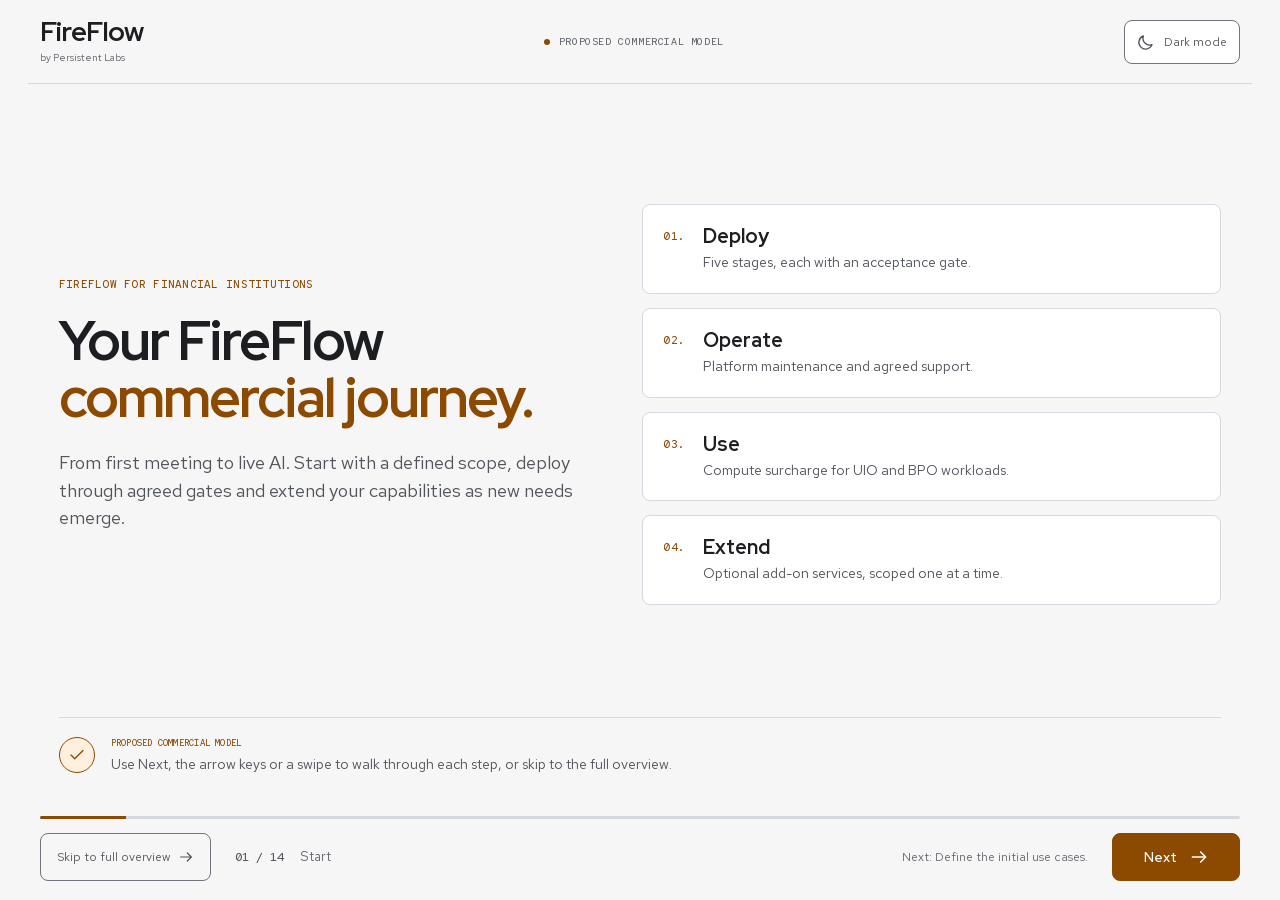
==== commit 3ab6a455: "Change page-one Usage label to Use" ====
--- a/index.html
+++ b/index.html
@@ -229,7 +229,7 @@
 <symbol id="check" viewBox="0 0 24 24"><path d="m4 12 5 5L20 6"/></symbol>
 </defs></svg><div class="deck-viewport">
 <header class="deck-header"><a class="brand" href="#intro" aria-label="FireFlow: return to the first screen"><b>FireFlow</b><span>by Persistent Labs</span></a><div class="header-centre"><span class="draft-dot"></span>PROPOSED COMMERCIAL MODEL</div><button class="theme-toggle" id="theme-toggle" type="button" aria-label="Switch to light mode"><svg class="icon" aria-hidden="true"><use href="#sun"/></svg><span>Light mode</span></button></header>
-<main class="deck-stage" id="deck-stage" aria-label="FireFlow client journey"><section class="slide orange intro-slide" id="intro" aria-labelledby="title-intro"><div class="slide-content"><div class="copy"><p class="eyebrow">FIREFLOW FOR FINANCIAL INSTITUTIONS</p><h1 id="title-intro" tabindex="-1">Your FireFlow<br><em>commercial journey.</em></h1><p class="lead">From first meeting to live AI. Start with a defined scope, deploy through agreed gates and extend your capabilities as new needs emerge.</p></div><div class="visual"><div class="service-list"><div><span class="service-number">01.</span><p><b>Deploy</b><span>Five stages, each with an acceptance gate.</span></p></div><div><span class="service-number">02.</span><p><b>Operate</b><span>Platform maintenance and agreed support.</span></p></div><div><span class="service-number">03.</span><p><b>Usage</b><span>Compute surcharge for UIO and BPO workloads.</span></p></div><div><span class="service-number">04.</span><p><b>Extend</b><span>Optional add-on services, scoped one at a time.</span></p></div></div></div><div class="gate-line"><span class="gate-icon"><svg class="icon" aria-hidden="true"><use href="#check"/></svg></span><div><span class="mini-label">PROPOSED COMMERCIAL MODEL</span><p>Use Next, the arrow keys or a swipe to walk through each step, or skip to the full overview.</p></div></div></div></section><section class="slide gold " id="meeting" aria-labelledby="title-meeting"><div class="slide-content"><div class="copy"><p class="eyebrow">YOUR FIREFLOW JOURNEY · INITIAL MEETING</p><h1 id="title-meeting" tabindex="-1">Define the initial<br><em>use cases.</em></h1><p class="lead">Identify the core services deployed agents will provide, the systems involved and the departments responsible for them internally.</p></div><div class="visual"><div class="opening-flow"><div class="route"><div class="flow-step gold"><span class="step-number">01.</span><b>Use cases</b><span>Institution’s own services</span></div><span class="flow-arrow" aria-hidden="true"><svg class="icon" aria-hidden="true"><use href="#arrow"/></svg></span><div class="flow-step orange"><span class="step-number">02.</span><b>Systems</b><span>API, MCP & data owners</span></div><span class="flow-arrow" aria-hidden="true"><svg class="icon" aria-hidden="true"><use href="#arrow"/></svg></span><div class="flow-step violet"><span class="step-number">03.</span><b>Owners</b><span>Business & engineering</span></div></div><div class="workload-pair"><p><b>UIO</b><span>Customer agents & chats</span></p><p><b>BPO</b><span>Internal business processes</span></p></div></div></div><div class="gate-line"><span class="gate-icon"><svg class="icon" aria-hidden="true"><use href="#check"/></svg></span><div><span class="mini-label">DELIVERY MODEL</span><p>Staging setup → Build &amp; test → Prepare production → Limited rollout → Full production</p></div></div></div></section><section class="slide orange " id="staging" aria-labelledby="title-staging"><div class="slide-content"><div class="copy"><p class="eyebrow">STAGE 1 · STAGING SETUP</p><h1 id="title-staging" tabindex="-1">Deploy the<br><em>test environment.</em></h1><p class="lead">Persistent Labs deploys staging, trains your teams and scopes the first three agents.</p></div><div class="visual"><div class="price-panel orange"><p class="mini-label">STAGE 1 · ONE-TIME SETUP</p><p class="amount">$100,000<span></span></p><p class="price-detail">Covers Stage 1. Invoiced at contract signature.</p></div><div class="fee-note"><b>Isolated sandbox</b><span>No internal API, SDK or production access.</span></div></div><div class="gate-line"><span class="gate-icon"><svg class="icon" aria-hidden="true"><use href="#check"/></svg></span><div><span class="mini-label">NEXT GATE</span><p>Staging ready, teams trained and three agent specifications agreed.</p></div></div></div></section><section class="slide orange " id="integration" aria-labelledby="title-integration"><div class="slide-content"><div class="copy"><p class="eyebrow">STAGE 2 · BUILD & TEST</p><h1 id="title-integration" tabindex="-1">Build and test<br><em>scoped agents.</em></h1><p class="lead">Persistent Labs builds the agents using one test account and sandbox data. No production APIs or external users.</p></div><div class="visual"><div class="system-flow"><div class="route"><div class="flow-step sky"><span class="step-number">01.</span><b>Set up</b><span>Permissions & budgets</span></div><span class="flow-arrow" aria-hidden="true"><svg class="icon" aria-hidden="true"><use href="#arrow"/></svg></span><div class="flow-step orange"><span class="step-number">02.</span><b>Build</b><span>Core agent flows</span></div><span class="flow-arrow" aria-hidden="true"><svg class="icon" aria-hidden="true"><use href="#arrow"/></svg></span><div class="flow-step mint"><span class="step-number">03.</span><b>Test</b><span>Agreed acceptance cases</span></div></div></div><div class="fee-note"><b>Start with the institution’s services.</b><span>Add partner services where agreed. Stages 2–4 are covered by the maintenance prepayment.</span></div></div><div class="gate-line"><span class="gate-icon"><svg class="icon" aria-hidden="true"><use href="#check"/></svg></span><div><span class="mini-label">NEXT GATE</span><p>All scoped agents pass agreed tests; institution teams can edit the flows independently.</p></div></div></div></section><section class="slide sky " id="approval" aria-labelledby="title-approval"><div class="slide-content"><div class="copy"><p class="eyebrow">STAGE 3 · PREPARE PRODUCTION</p><h1 id="title-approval" tabindex="-1">Prepare for<br><em>production access.</em></h1><p class="lead">Both teams prepare integration and production API, MCP and other needed access.</p></div><div class="visual"><div class="control-list"><div><svg class="icon" aria-hidden="true"><use href="#shield"/></svg><span><b>Persistent Labs</b><small>User isolation, approvals, limits and logs.</small></span></div><div><svg class="icon" aria-hidden="true"><use href="#activity"/></svg><span><b>Your institution</b><small>APIs, fraud controls and compliance.</small></span></div><div><svg class="icon" aria-hidden="true"><use href="#check"/></svg><span><b>Joint security plan</b><small>Testing, rollback and incident response.</small></span></div></div></div><div class="gate-line"><span class="gate-icon"><svg class="icon" aria-hidden="true"><use href="#check"/></svg></span><div><span class="mini-label">NEXT GATE</span><p>Proceed after the institution approves the plan and both teams test the controls.</p></div></div></div></section><section class="slide sky " id="rollout" aria-labelledby="title-rollout"><div class="slide-content"><div class="copy"><p class="eyebrow">STAGE 4 · LIMITED ROLLOUT</p><h1 id="title-rollout" tabindex="-1">Connect APIs.<br><em>Limit the rollout.</em></h1><p class="lead">Connect production APIs under the approved security plan. Begin with a restricted group of real users.</p></div><div class="visual"><div class="rollout-flow"><div class="route"><div class="flow-step sky"><span class="step-number">01.</span><b>Connect</b><span>Production APIs</span></div><span class="flow-arrow" aria-hidden="true"><svg class="icon" aria-hidden="true"><use href="#arrow"/></svg></span><div class="flow-step orange"><span class="step-number">02.</span><b>Roll out</b><span>Selected real users</span></div><span class="flow-arrow" aria-hidden="true"><svg class="icon" aria-hidden="true"><use href="#arrow"/></svg></span><div class="flow-step mint"><span class="step-number">03.</span><b>Monitor</b><span>Executions & defects</span></div></div></div><div class="fee-note"><b>Keep the emergency stop available.</b><span>Review feedback and adjust approval thresholds and spending limits.</span></div></div><div class="gate-line"><span class="gate-icon"><svg class="icon" aria-hidden="true"><use href="#check"/></svg></span><div><span class="mini-label">NEXT GATE</span><p>Expand once compliance has reviewed the audit trail and an agreed period has passed without critical incidents.</p></div></div></div></section><section class="slide mint " id="operation" aria-labelledby="title-operation"><div class="slide-content"><div class="copy"><p class="eyebrow">STAGE 5 · FULL PRODUCTION</p><h1 id="title-operation" tabindex="-1">Move to<br><em>full production.</em></h1><p class="lead">Lift pilot restrictions and scale agent workloads under your institution’s control.</p></div><div class="visual"><div class="price-panel mint"><p class="mini-label">PLATFORM MAINTENANCE</p><p class="amount">$20,000<span>/month</span></p><p class="price-detail">$120,000 prepaid at Stage 2 covers Stages 2–4. Monthly from go-live or after six months, whichever is later.</p></div><div class="ownership-split"><p><b>Your institution</b>Operations, end-user support and compliance.</p><p><b>Persistent Labs</b>Maintenance, updates and agreed incident response.</p></div></div><div class="gate-line"><span class="gate-icon"><svg class="icon" aria-hidden="true"><use href="#check"/></svg></span><div><span class="mini-label">FEE SCOPE</span><p>The prepayment covers Stage 2–4 integration of the agreed scope. New agents beyond it, infrastructure and model usage are excluded.</p></div></div></div></section><section class="slide mint " id="uio" aria-labelledby="title-uio"><div class="slide-content"><div class="copy"><p class="eyebrow">COMPUTE SURCHARGE · UIO</p><h1 id="title-uio" tabindex="-1">Customer agents:<br><em>private models only.</em></h1><p class="lead">UIO (User Intent Orchestration) covers customer agents and chats.</p></div><div class="visual"><div class="model-route"><div class="route"><div class="flow-step sky"><span class="step-number"></span><b>Customers</b><span>Agents & chats</span></div><span class="flow-arrow" aria-hidden="true"><svg class="icon" aria-hidden="true"><use href="#arrow"/></svg></span><div class="flow-step mint"><span class="step-number"></span><b>Private model</b><span>On-premises or private API</span></div></div></div><div class="price-panel mint"><p class="mini-label">SURCHARGE ON PRIVATE INFERENCE</p><p class="amount">25%<span></span></p><p class="price-detail">Hosted by your institution, Persistent Labs or an approved provider.</p></div></div><div class="gate-line"><span class="gate-icon"><svg class="icon" aria-hidden="true"><use href="#check"/></svg></span><div><span class="mini-label">MODEL POLICY</span><p>No frontier-model API access or fallback for UIO.</p></div></div></div></section><section class="slide sky " id="bpo" aria-labelledby="title-bpo"><div class="slide-content"><div class="copy"><p class="eyebrow">COMPUTE SURCHARGE · BPO</p><h1 id="title-bpo" tabindex="-1">Internal processes:<br><em>two model options.</em></h1><p class="lead">BPO (Business Process Orchestration) uses frontier or private models according to task complexity and data sensitivity.</p></div><div class="visual"><div class="choice-origin"><svg class="icon" aria-hidden="true"><use href="#branch"/></svg><span>Select per task</span></div><div class="model-choice"><div class="price-panel sky"><p class="mini-label">FRONTIER MODEL APIs</p><p class="amount">4%<span></span></p><p class="price-detail">e.g. OpenAI, Anthropic or other closed-source models.</p></div><div class="price-panel mint"><p class="mini-label">PRIVATE MODELS</p><p class="amount">25%<span></span></p><p class="price-detail">Hosted by your institution, Persistent Labs or an approved provider.</p></div></div></div><div class="gate-line"><span class="gate-icon"><svg class="icon" aria-hidden="true"><use href="#check"/></svg></span><div><span class="mini-label">USAGE PRICING</span><p>Apply the surcharge for the model actually used on each task.</p></div></div></div></section><section class="slide orange " id="billing" aria-labelledby="title-billing"><div class="slide-content"><div class="copy"><p class="eyebrow">COMPUTE SURCHARGE · BILLING</p><h1 id="title-billing" tabindex="-1">Calculate the<br><em>monthly surcharge.</em></h1><p class="lead">Apply 4% or 25% to FireFlow inference costs after agreed discounts and credits. Bill monthly in arrears.</p></div><div class="visual"><div class="invoice"><div><span>Example: inference cost</span><b>$10,000</b></div><span class="math-sign">×</span><div><span>Frontier rate</span><b>4%</b></div><div class="invoice-total"><span>FireFlow surcharge</span><b>$400</b></div></div><p class="visual-note">If the model provider bills you directly, Persistent Labs invoices only the surcharge.</p></div><div class="gate-line"><span class="gate-icon"><svg class="icon" aria-hidden="true"><use href="#check"/></svg></span><div><span class="mini-label">USAGE BILLING</span><p>Billing starts with the first Stage 4 production workload. Infrastructure costs are excluded.</p></div></div></div></section><section class="slide orange " id="market-rate" aria-labelledby="title-market-rate"><div class="slide-content"><div class="copy"><p class="eyebrow">COMPUTE SURCHARGE · NO TOKEN PRICE</p><h1 id="title-market-rate" tabindex="-1">Models without<br><em>a token price.</em></h1><p class="lead">For self-hosted models or services without token pricing, use the model’s <strong>market rate per million tokens</strong>.</p></div><div class="visual"><div class="formula"><div><b>Tokens used</b><span>÷ 1,000,000</span></div><div><span>×</span><b>Model market rate</b></div><div><span>×</span><b>25%</b></div><div class="formula-result"><span>=</span><b>FireFlow surcharge</b></div></div><p class="visual-note">Use separate input and output rates where relevant. Agree the benchmark and review dates.</p></div><div class="gate-line"><span class="gate-icon"><svg class="icon" aria-hidden="true"><use href="#check"/></svg></span><div><span class="mini-label">NO DOUBLE BILLING</span><p>The reference amount is not an extra charge for inference or hardware already paid for by the institution.</p></div></div></div></section><section class="slide violet " id="capabilities" aria-labelledby="title-capabilities"><div class="slide-content"><div class="copy"><p class="eyebrow">OPTIONAL ADD-ON SERVICES · ADD CAPABILITIES</p><h1 id="title-capabilities" tabindex="-1">Add back-office<br><em>access and agents.</em></h1><p class="lead">Commission work beyond the agreed deployment as separately priced add-on services.</p></div><div class="visual"><div class="service-list"><div><span class="service-number">01.</span><p><b>Back-office MCP access</b><span>Expose approved data and actions to agents.</span></p></div><div><span class="service-number">02.</span><p><b>New connectors and agents</b><span>Build integrations and custom UIO/BPO workflows.</span></p></div><div><span class="service-number">03.</span><p><b>Testing, migration and training</b><span>Evaluate agents, migrate workflows and train teams.</span></p></div></div></div><div class="gate-line"><span class="gate-icon"><svg class="icon" aria-hidden="true"><use href="#check"/></svg></span><div><span class="mini-label">PROJECT FEES</span><p>Each project has its own scope, price and acceptance criteria. Maintenance remains separate.</p></div></div></div></section><section class="slide violet " id="projects" aria-labelledby="title-projects"><div class="slide-content"><div class="copy"><p class="eyebrow">OPTIONAL ADD-ON SERVICES · DELIVERY</p><h1 id="title-projects" tabindex="-1">Project delivery<br><em>and acceptance.</em></h1><p class="lead">A statement of work sets deliverables, access, fees and acceptance tests.</p></div><div class="visual"><div class="project-route"><div class="route"><div class="flow-step violet"><span class="step-number">01.</span><b>Scope</b><span>Deliverables, fees & tests</span></div><span class="flow-arrow" aria-hidden="true"><svg class="icon" aria-hidden="true"><use href="#arrow"/></svg></span><div class="flow-step violet"><span class="step-number">02.</span><b>Build</b><span>Implement & evaluate</span></div><span class="flow-arrow" aria-hidden="true"><svg class="icon" aria-hidden="true"><use href="#arrow"/></svg></span><div class="flow-step mint"><span class="step-number">03.</span><b>Accept</b><span>Institution sign-off</span></div></div><div class="return-path"><svg class="icon" aria-hidden="true"><use href="#arrow"/></svg><span>Accepted additions return to production.</span></div></div><p class="visual-note">Fixed fees or capped time and materials. Test against the agreed acceptance criteria.</p></div><div class="gate-line"><span class="gate-icon"><svg class="icon" aria-hidden="true"><use href="#check"/></svg></span><div><span class="mini-label">RELEASE REQUIREMENTS</span><p>Align on concrete support, capacity &amp; usage benchmarks before release.</p></div></div></div></section><section class="slide orange summary-slide" id="overview" aria-labelledby="title-overview"><div class="slide-content"><div class="copy"><p class="eyebrow">THE COMPLETE COMMERCIAL MODEL</p><h1 id="title-overview" tabindex="-1">The four<br><em>fee components.</em></h1><p class="lead">One-time setup, ongoing maintenance, inference surcharges and optional add-on services.</p></div><div class="visual"><div class="summary-grid"><div class="orange"><span>01. Scoping to integration</span><b>$100,000</b><small>Stage 1; Stages 2–4 in maintenance</small></div><div class="mint"><span>02. Maintenance</span><b>$20,000<small>/mo</small></b><small>$120,000 prepaid at Stage 2, covers Stages 2–4</small></div><div class="sky"><span>03. Compute surcharge</span><b>4% / 25%</b><small>Frontier / private inference</small></div><div class="violet"><span>04. Optional add-on services</span><b>Project fees</b><small>Quoted in a statement of work</small></div></div><div class="overview-links"><a class="primary-link" href="overview.html">Open full overview <svg class="icon" aria-hidden="true"><use href="#arrow"/></svg></a><a href="detailed.html">Detailed plan <svg class="icon" aria-hidden="true"><use href="#launch"/></svg></a><a href="FireFlow_Overview.pdf" download>One-page PDF <svg class="icon" aria-hidden="true"><use href="#download"/></svg></a></div></div><div class="gate-line"><span class="gate-icon"><svg class="icon" aria-hidden="true"><use href="#check"/></svg></span><div><span class="mini-label">PROPOSED TERMS</span><p>US dollars; taxes excluded. Final fees, scope and support commitments are agreed in the contract.</p></div></div></div></section></main>
+<main class="deck-stage" id="deck-stage" aria-label="FireFlow client journey"><section class="slide orange intro-slide" id="intro" aria-labelledby="title-intro"><div class="slide-content"><div class="copy"><p class="eyebrow">FIREFLOW FOR FINANCIAL INSTITUTIONS</p><h1 id="title-intro" tabindex="-1">Your FireFlow<br><em>commercial journey.</em></h1><p class="lead">From first meeting to live AI. Start with a defined scope, deploy through agreed gates and extend your capabilities as new needs emerge.</p></div><div class="visual"><div class="service-list"><div><span class="service-number">01.</span><p><b>Deploy</b><span>Five stages, each with an acceptance gate.</span></p></div><div><span class="service-number">02.</span><p><b>Operate</b><span>Platform maintenance and agreed support.</span></p></div><div><span class="service-number">03.</span><p><b>Use</b><span>Compute surcharge for UIO and BPO workloads.</span></p></div><div><span class="service-number">04.</span><p><b>Extend</b><span>Optional add-on services, scoped one at a time.</span></p></div></div></div><div class="gate-line"><span class="gate-icon"><svg class="icon" aria-hidden="true"><use href="#check"/></svg></span><div><span class="mini-label">PROPOSED COMMERCIAL MODEL</span><p>Use Next, the arrow keys or a swipe to walk through each step, or skip to the full overview.</p></div></div></div></section><section class="slide gold " id="meeting" aria-labelledby="title-meeting"><div class="slide-content"><div class="copy"><p class="eyebrow">YOUR FIREFLOW JOURNEY · INITIAL MEETING</p><h1 id="title-meeting" tabindex="-1">Define the initial<br><em>use cases.</em></h1><p class="lead">Identify the core services deployed agents will provide, the systems involved and the departments responsible for them internally.</p></div><div class="visual"><div class="opening-flow"><div class="route"><div class="flow-step gold"><span class="step-number">01.</span><b>Use cases</b><span>Institution’s own services</span></div><span class="flow-arrow" aria-hidden="true"><svg class="icon" aria-hidden="true"><use href="#arrow"/></svg></span><div class="flow-step orange"><span class="step-number">02.</span><b>Systems</b><span>API, MCP & data owners</span></div><span class="flow-arrow" aria-hidden="true"><svg class="icon" aria-hidden="true"><use href="#arrow"/></svg></span><div class="flow-step violet"><span class="step-number">03.</span><b>Owners</b><span>Business & engineering</span></div></div><div class="workload-pair"><p><b>UIO</b><span>Customer agents & chats</span></p><p><b>BPO</b><span>Internal business processes</span></p></div></div></div><div class="gate-line"><span class="gate-icon"><svg class="icon" aria-hidden="true"><use href="#check"/></svg></span><div><span class="mini-label">DELIVERY MODEL</span><p>Staging setup → Build &amp; test → Prepare production → Limited rollout → Full production</p></div></div></div></section><section class="slide orange " id="staging" aria-labelledby="title-staging"><div class="slide-content"><div class="copy"><p class="eyebrow">STAGE 1 · STAGING SETUP</p><h1 id="title-staging" tabindex="-1">Deploy the<br><em>test environment.</em></h1><p class="lead">Persistent Labs deploys staging, trains your teams and scopes the first three agents.</p></div><div class="visual"><div class="price-panel orange"><p class="mini-label">STAGE 1 · ONE-TIME SETUP</p><p class="amount">$100,000<span></span></p><p class="price-detail">Covers Stage 1. Invoiced at contract signature.</p></div><div class="fee-note"><b>Isolated sandbox</b><span>No internal API, SDK or production access.</span></div></div><div class="gate-line"><span class="gate-icon"><svg class="icon" aria-hidden="true"><use href="#check"/></svg></span><div><span class="mini-label">NEXT GATE</span><p>Staging ready, teams trained and three agent specifications agreed.</p></div></div></div></section><section class="slide orange " id="integration" aria-labelledby="title-integration"><div class="slide-content"><div class="copy"><p class="eyebrow">STAGE 2 · BUILD & TEST</p><h1 id="title-integration" tabindex="-1">Build and test<br><em>scoped agents.</em></h1><p class="lead">Persistent Labs builds the agents using one test account and sandbox data. No production APIs or external users.</p></div><div class="visual"><div class="system-flow"><div class="route"><div class="flow-step sky"><span class="step-number">01.</span><b>Set up</b><span>Permissions & budgets</span></div><span class="flow-arrow" aria-hidden="true"><svg class="icon" aria-hidden="true"><use href="#arrow"/></svg></span><div class="flow-step orange"><span class="step-number">02.</span><b>Build</b><span>Core agent flows</span></div><span class="flow-arrow" aria-hidden="true"><svg class="icon" aria-hidden="true"><use href="#arrow"/></svg></span><div class="flow-step mint"><span class="step-number">03.</span><b>Test</b><span>Agreed acceptance cases</span></div></div></div><div class="fee-note"><b>Start with the institution’s services.</b><span>Add partner services where agreed. Stages 2–4 are covered by the maintenance prepayment.</span></div></div><div class="gate-line"><span class="gate-icon"><svg class="icon" aria-hidden="true"><use href="#check"/></svg></span><div><span class="mini-label">NEXT GATE</span><p>All scoped agents pass agreed tests; institution teams can edit the flows independently.</p></div></div></div></section><section class="slide sky " id="approval" aria-labelledby="title-approval"><div class="slide-content"><div class="copy"><p class="eyebrow">STAGE 3 · PREPARE PRODUCTION</p><h1 id="title-approval" tabindex="-1">Prepare for<br><em>production access.</em></h1><p class="lead">Both teams prepare integration and production API, MCP and other needed access.</p></div><div class="visual"><div class="control-list"><div><svg class="icon" aria-hidden="true"><use href="#shield"/></svg><span><b>Persistent Labs</b><small>User isolation, approvals, limits and logs.</small></span></div><div><svg class="icon" aria-hidden="true"><use href="#activity"/></svg><span><b>Your institution</b><small>APIs, fraud controls and compliance.</small></span></div><div><svg class="icon" aria-hidden="true"><use href="#check"/></svg><span><b>Joint security plan</b><small>Testing, rollback and incident response.</small></span></div></div></div><div class="gate-line"><span class="gate-icon"><svg class="icon" aria-hidden="true"><use href="#check"/></svg></span><div><span class="mini-label">NEXT GATE</span><p>Proceed after the institution approves the plan and both teams test the controls.</p></div></div></div></section><section class="slide sky " id="rollout" aria-labelledby="title-rollout"><div class="slide-content"><div class="copy"><p class="eyebrow">STAGE 4 · LIMITED ROLLOUT</p><h1 id="title-rollout" tabindex="-1">Connect APIs.<br><em>Limit the rollout.</em></h1><p class="lead">Connect production APIs under the approved security plan. Begin with a restricted group of real users.</p></div><div class="visual"><div class="rollout-flow"><div class="route"><div class="flow-step sky"><span class="step-number">01.</span><b>Connect</b><span>Production APIs</span></div><span class="flow-arrow" aria-hidden="true"><svg class="icon" aria-hidden="true"><use href="#arrow"/></svg></span><div class="flow-step orange"><span class="step-number">02.</span><b>Roll out</b><span>Selected real users</span></div><span class="flow-arrow" aria-hidden="true"><svg class="icon" aria-hidden="true"><use href="#arrow"/></svg></span><div class="flow-step mint"><span class="step-number">03.</span><b>Monitor</b><span>Executions & defects</span></div></div></div><div class="fee-note"><b>Keep the emergency stop available.</b><span>Review feedback and adjust approval thresholds and spending limits.</span></div></div><div class="gate-line"><span class="gate-icon"><svg class="icon" aria-hidden="true"><use href="#check"/></svg></span><div><span class="mini-label">NEXT GATE</span><p>Expand once compliance has reviewed the audit trail and an agreed period has passed without critical incidents.</p></div></div></div></section><section class="slide mint " id="operation" aria-labelledby="title-operation"><div class="slide-content"><div class="copy"><p class="eyebrow">STAGE 5 · FULL PRODUCTION</p><h1 id="title-operation" tabindex="-1">Move to<br><em>full production.</em></h1><p class="lead">Lift pilot restrictions and scale agent workloads under your institution’s control.</p></div><div class="visual"><div class="price-panel mint"><p class="mini-label">PLATFORM MAINTENANCE</p><p class="amount">$20,000<span>/month</span></p><p class="price-detail">$120,000 prepaid at Stage 2 covers Stages 2–4. Monthly from go-live or after six months, whichever is later.</p></div><div class="ownership-split"><p><b>Your institution</b>Operations, end-user support and compliance.</p><p><b>Persistent Labs</b>Maintenance, updates and agreed incident response.</p></div></div><div class="gate-line"><span class="gate-icon"><svg class="icon" aria-hidden="true"><use href="#check"/></svg></span><div><span class="mini-label">FEE SCOPE</span><p>The prepayment covers Stage 2–4 integration of the agreed scope. New agents beyond it, infrastructure and model usage are excluded.</p></div></div></div></section><section class="slide mint " id="uio" aria-labelledby="title-uio"><div class="slide-content"><div class="copy"><p class="eyebrow">COMPUTE SURCHARGE · UIO</p><h1 id="title-uio" tabindex="-1">Customer agents:<br><em>private models only.</em></h1><p class="lead">UIO (User Intent Orchestration) covers customer agents and chats.</p></div><div class="visual"><div class="model-route"><div class="route"><div class="flow-step sky"><span class="step-number"></span><b>Customers</b><span>Agents & chats</span></div><span class="flow-arrow" aria-hidden="true"><svg class="icon" aria-hidden="true"><use href="#arrow"/></svg></span><div class="flow-step mint"><span class="step-number"></span><b>Private model</b><span>On-premises or private API</span></div></div></div><div class="price-panel mint"><p class="mini-label">SURCHARGE ON PRIVATE INFERENCE</p><p class="amount">25%<span></span></p><p class="price-detail">Hosted by your institution, Persistent Labs or an approved provider.</p></div></div><div class="gate-line"><span class="gate-icon"><svg class="icon" aria-hidden="true"><use href="#check"/></svg></span><div><span class="mini-label">MODEL POLICY</span><p>No frontier-model API access or fallback for UIO.</p></div></div></div></section><section class="slide sky " id="bpo" aria-labelledby="title-bpo"><div class="slide-content"><div class="copy"><p class="eyebrow">COMPUTE SURCHARGE · BPO</p><h1 id="title-bpo" tabindex="-1">Internal processes:<br><em>two model options.</em></h1><p class="lead">BPO (Business Process Orchestration) uses frontier or private models according to task complexity and data sensitivity.</p></div><div class="visual"><div class="choice-origin"><svg class="icon" aria-hidden="true"><use href="#branch"/></svg><span>Select per task</span></div><div class="model-choice"><div class="price-panel sky"><p class="mini-label">FRONTIER MODEL APIs</p><p class="amount">4%<span></span></p><p class="price-detail">e.g. OpenAI, Anthropic or other closed-source models.</p></div><div class="price-panel mint"><p class="mini-label">PRIVATE MODELS</p><p class="amount">25%<span></span></p><p class="price-detail">Hosted by your institution, Persistent Labs or an approved provider.</p></div></div></div><div class="gate-line"><span class="gate-icon"><svg class="icon" aria-hidden="true"><use href="#check"/></svg></span><div><span class="mini-label">USAGE PRICING</span><p>Apply the surcharge for the model actually used on each task.</p></div></div></div></section><section class="slide orange " id="billing" aria-labelledby="title-billing"><div class="slide-content"><div class="copy"><p class="eyebrow">COMPUTE SURCHARGE · BILLING</p><h1 id="title-billing" tabindex="-1">Calculate the<br><em>monthly surcharge.</em></h1><p class="lead">Apply 4% or 25% to FireFlow inference costs after agreed discounts and credits. Bill monthly in arrears.</p></div><div class="visual"><div class="invoice"><div><span>Example: inference cost</span><b>$10,000</b></div><span class="math-sign">×</span><div><span>Frontier rate</span><b>4%</b></div><div class="invoice-total"><span>FireFlow surcharge</span><b>$400</b></div></div><p class="visual-note">If the model provider bills you directly, Persistent Labs invoices only the surcharge.</p></div><div class="gate-line"><span class="gate-icon"><svg class="icon" aria-hidden="true"><use href="#check"/></svg></span><div><span class="mini-label">USAGE BILLING</span><p>Billing starts with the first Stage 4 production workload. Infrastructure costs are excluded.</p></div></div></div></section><section class="slide orange " id="market-rate" aria-labelledby="title-market-rate"><div class="slide-content"><div class="copy"><p class="eyebrow">COMPUTE SURCHARGE · NO TOKEN PRICE</p><h1 id="title-market-rate" tabindex="-1">Models without<br><em>a token price.</em></h1><p class="lead">For self-hosted models or services without token pricing, use the model’s <strong>market rate per million tokens</strong>.</p></div><div class="visual"><div class="formula"><div><b>Tokens used</b><span>÷ 1,000,000</span></div><div><span>×</span><b>Model market rate</b></div><div><span>×</span><b>25%</b></div><div class="formula-result"><span>=</span><b>FireFlow surcharge</b></div></div><p class="visual-note">Use separate input and output rates where relevant. Agree the benchmark and review dates.</p></div><div class="gate-line"><span class="gate-icon"><svg class="icon" aria-hidden="true"><use href="#check"/></svg></span><div><span class="mini-label">NO DOUBLE BILLING</span><p>The reference amount is not an extra charge for inference or hardware already paid for by the institution.</p></div></div></div></section><section class="slide violet " id="capabilities" aria-labelledby="title-capabilities"><div class="slide-content"><div class="copy"><p class="eyebrow">OPTIONAL ADD-ON SERVICES · ADD CAPABILITIES</p><h1 id="title-capabilities" tabindex="-1">Add back-office<br><em>access and agents.</em></h1><p class="lead">Commission work beyond the agreed deployment as separately priced add-on services.</p></div><div class="visual"><div class="service-list"><div><span class="service-number">01.</span><p><b>Back-office MCP access</b><span>Expose approved data and actions to agents.</span></p></div><div><span class="service-number">02.</span><p><b>New connectors and agents</b><span>Build integrations and custom UIO/BPO workflows.</span></p></div><div><span class="service-number">03.</span><p><b>Testing, migration and training</b><span>Evaluate agents, migrate workflows and train teams.</span></p></div></div></div><div class="gate-line"><span class="gate-icon"><svg class="icon" aria-hidden="true"><use href="#check"/></svg></span><div><span class="mini-label">PROJECT FEES</span><p>Each project has its own scope, price and acceptance criteria. Maintenance remains separate.</p></div></div></div></section><section class="slide violet " id="projects" aria-labelledby="title-projects"><div class="slide-content"><div class="copy"><p class="eyebrow">OPTIONAL ADD-ON SERVICES · DELIVERY</p><h1 id="title-projects" tabindex="-1">Project delivery<br><em>and acceptance.</em></h1><p class="lead">A statement of work sets deliverables, access, fees and acceptance tests.</p></div><div class="visual"><div class="project-route"><div class="route"><div class="flow-step violet"><span class="step-number">01.</span><b>Scope</b><span>Deliverables, fees & tests</span></div><span class="flow-arrow" aria-hidden="true"><svg class="icon" aria-hidden="true"><use href="#arrow"/></svg></span><div class="flow-step violet"><span class="step-number">02.</span><b>Build</b><span>Implement & evaluate</span></div><span class="flow-arrow" aria-hidden="true"><svg class="icon" aria-hidden="true"><use href="#arrow"/></svg></span><div class="flow-step mint"><span class="step-number">03.</span><b>Accept</b><span>Institution sign-off</span></div></div><div class="return-path"><svg class="icon" aria-hidden="true"><use href="#arrow"/></svg><span>Accepted additions return to production.</span></div></div><p class="visual-note">Fixed fees or capped time and materials. Test against the agreed acceptance criteria.</p></div><div class="gate-line"><span class="gate-icon"><svg class="icon" aria-hidden="true"><use href="#check"/></svg></span><div><span class="mini-label">RELEASE REQUIREMENTS</span><p>Align on concrete support, capacity &amp; usage benchmarks before release.</p></div></div></div></section><section class="slide orange summary-slide" id="overview" aria-labelledby="title-overview"><div class="slide-content"><div class="copy"><p class="eyebrow">THE COMPLETE COMMERCIAL MODEL</p><h1 id="title-overview" tabindex="-1">The four<br><em>fee components.</em></h1><p class="lead">One-time setup, ongoing maintenance, inference surcharges and optional add-on services.</p></div><div class="visual"><div class="summary-grid"><div class="orange"><span>01. Scoping to integration</span><b>$100,000</b><small>Stage 1; Stages 2–4 in maintenance</small></div><div class="mint"><span>02. Maintenance</span><b>$20,000<small>/mo</small></b><small>$120,000 prepaid at Stage 2, covers Stages 2–4</small></div><div class="sky"><span>03. Compute surcharge</span><b>4% / 25%</b><small>Frontier / private inference</small></div><div class="violet"><span>04. Optional add-on services</span><b>Project fees</b><small>Quoted in a statement of work</small></div></div><div class="overview-links"><a class="primary-link" href="overview.html">Open full overview <svg class="icon" aria-hidden="true"><use href="#arrow"/></svg></a><a href="detailed.html">Detailed plan <svg class="icon" aria-hidden="true"><use href="#launch"/></svg></a><a href="FireFlow_Overview.pdf" download>One-page PDF <svg class="icon" aria-hidden="true"><use href="#download"/></svg></a></div></div><div class="gate-line"><span class="gate-icon"><svg class="icon" aria-hidden="true"><use href="#check"/></svg></span><div><span class="mini-label">PROPOSED TERMS</span><p>US dollars; taxes excluded. Final fees, scope and support commitments are agreed in the contract.</p></div></div></div></section></main>
 <footer class="deck-footer"><div class="progress-track" role="progressbar" aria-label="Journey progress" aria-valuemin="1" aria-valuemax="14" aria-valuenow="1"><span id="progress-fill"></span></div><div class="navigation"><a class="skip-overview" href="overview.html">Skip to full overview <svg class="icon" aria-hidden="true"><use href="#arrow"/></svg></a><button class="previous" id="previous" type="button" aria-label="Previous screen"><svg class="icon" aria-hidden="true"><use href="#arrow"/></svg><span>Back</span></button><div class="position"><span id="position-number">01 / 14</span><span id="chapter-name">Start</span></div><p id="next-topic" class="next-topic">Next: Define the initial use cases.</p><button class="next" id="next" type="button"><span id="next-label">Next</span><svg class="icon" aria-hidden="true"><use href="#arrow"/></svg></button></div></footer></div><p id="announcement" class="sr-only" role="status" aria-live="polite"></p><noscript><div class="no-script"><p>This guided view needs JavaScript.</p><a href="overview.html">Open the complete overview</a></div></noscript><script id="slide-data" type="application/json">[{"id": "intro", "chapter": "Start", "title": "Your FireFlow commercial journey."}, {"id": "meeting", "chapter": "Start", "title": "Define the initial use cases."}, {"id": "staging", "chapter": "Deploy", "title": "Deploy the test environment."}, {"id": "integration", "chapter": "Deploy", "title": "Build and test scoped agents."}, {"id": "approval", "chapter": "Deploy", "title": "Prepare for production access."}, {"id": "rollout", "chapter": "Deploy", "title": "Connect APIs. Limit the rollout."}, {"id": "operation", "chapter": "Operate", "title": "Move to full production."}, {"id": "uio", "chapter": "Usage", "title": "Customer agents: private models only."}, {"id": "bpo", "chapter": "Usage", "title": "Internal processes: two model options."}, {"id": "billing", "chapter": "Usage", "title": "Calculate the monthly surcharge."}, {"id": "market-rate", "chapter": "Usage", "title": "Models without a token price."}, {"id": "capabilities", "chapter": "Extend", "title": "Add back-office access and agents."}, {"id": "projects", "chapter": "Extend", "title": "Project delivery and acceptance."}, {"id": "overview", "chapter": "Overview", "title": "The four fee components."}]</script><script>/* === Linear journey navigation: buttons, keyboard, swipe and browser history === */
 (() => {
  'use strict';
